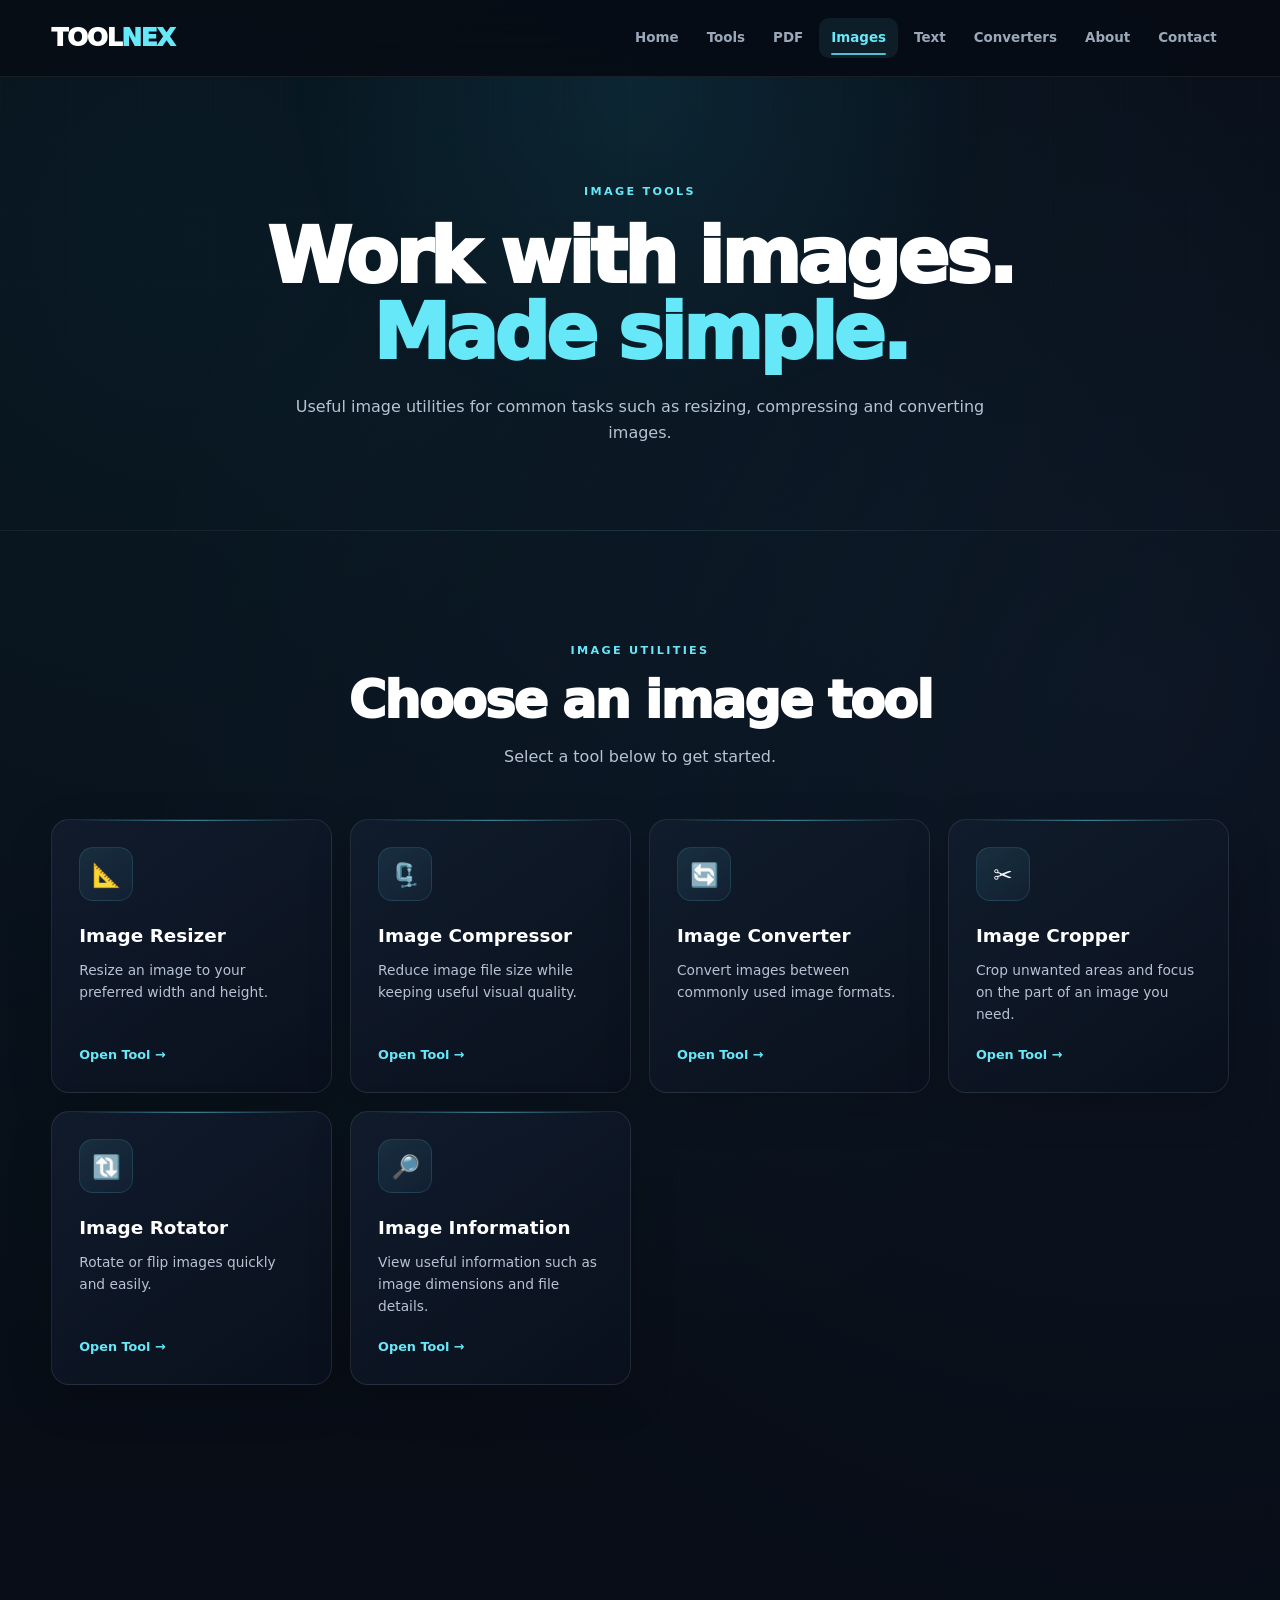
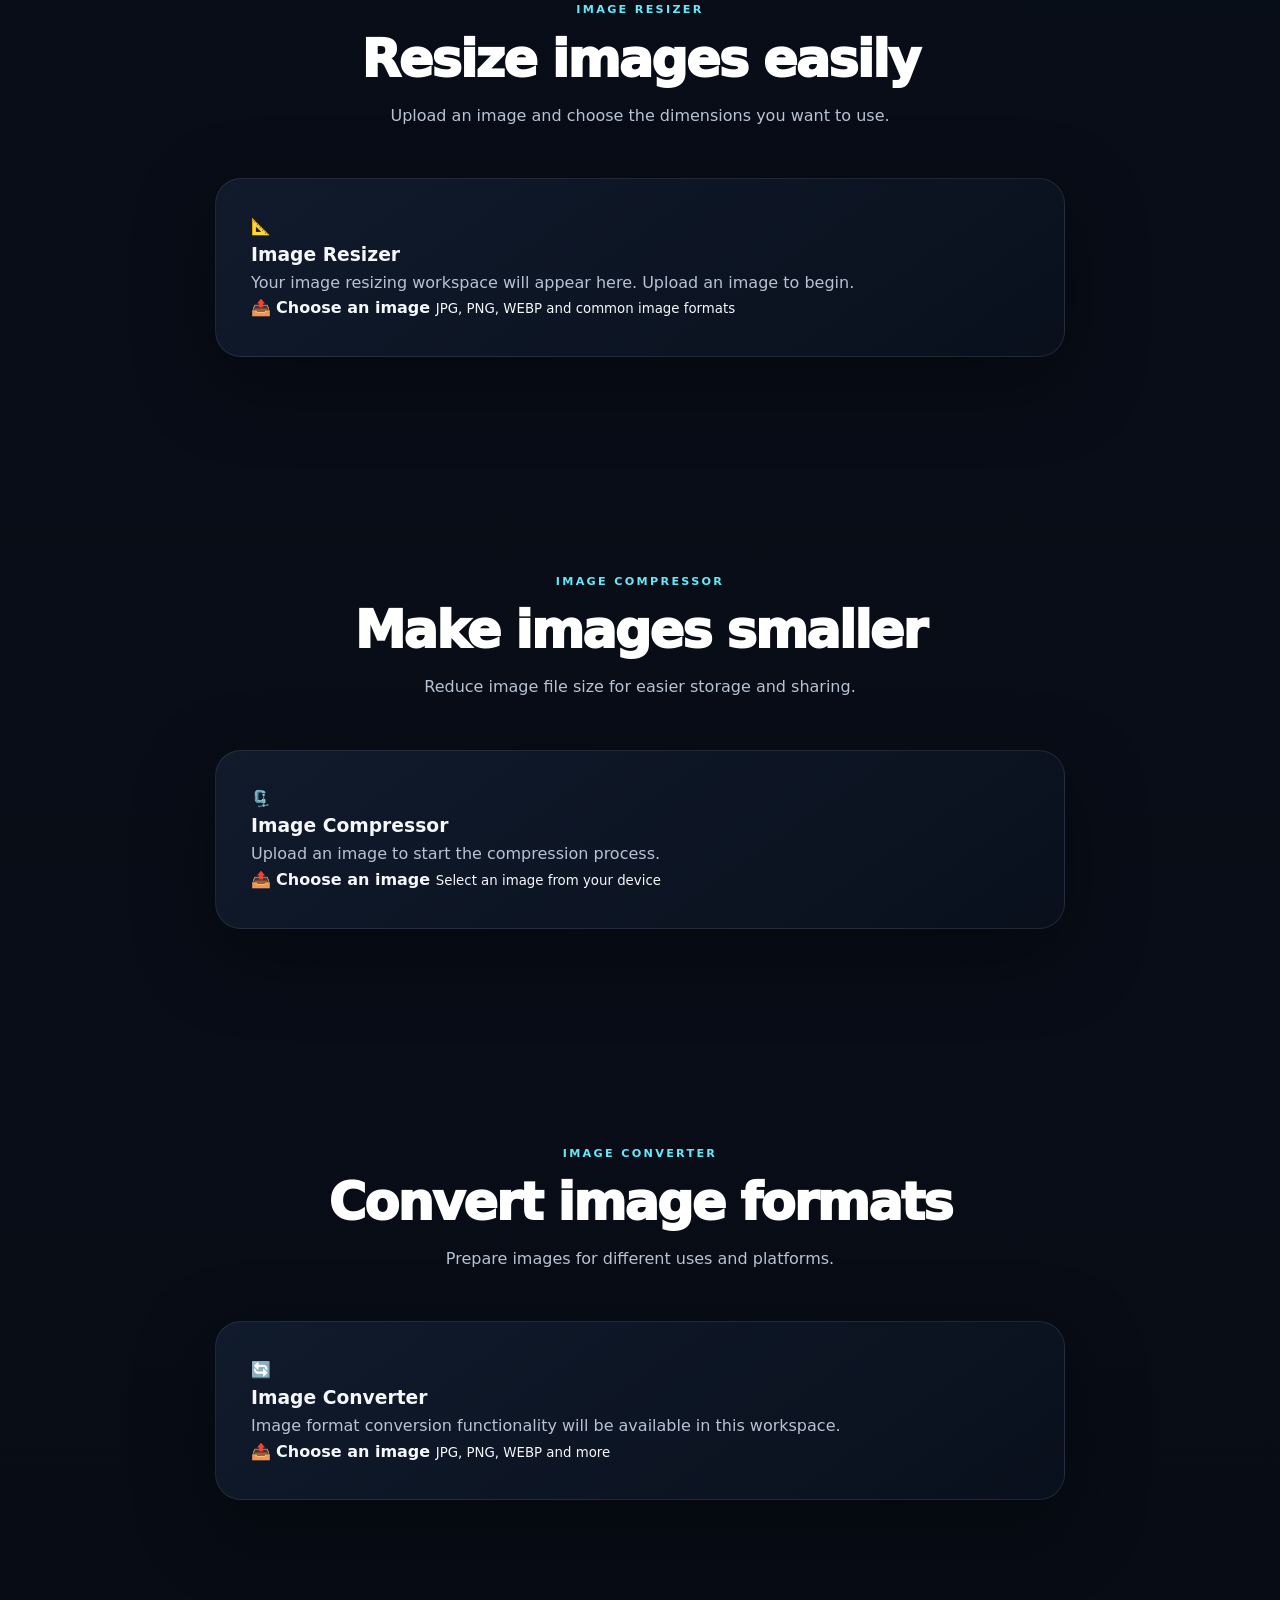
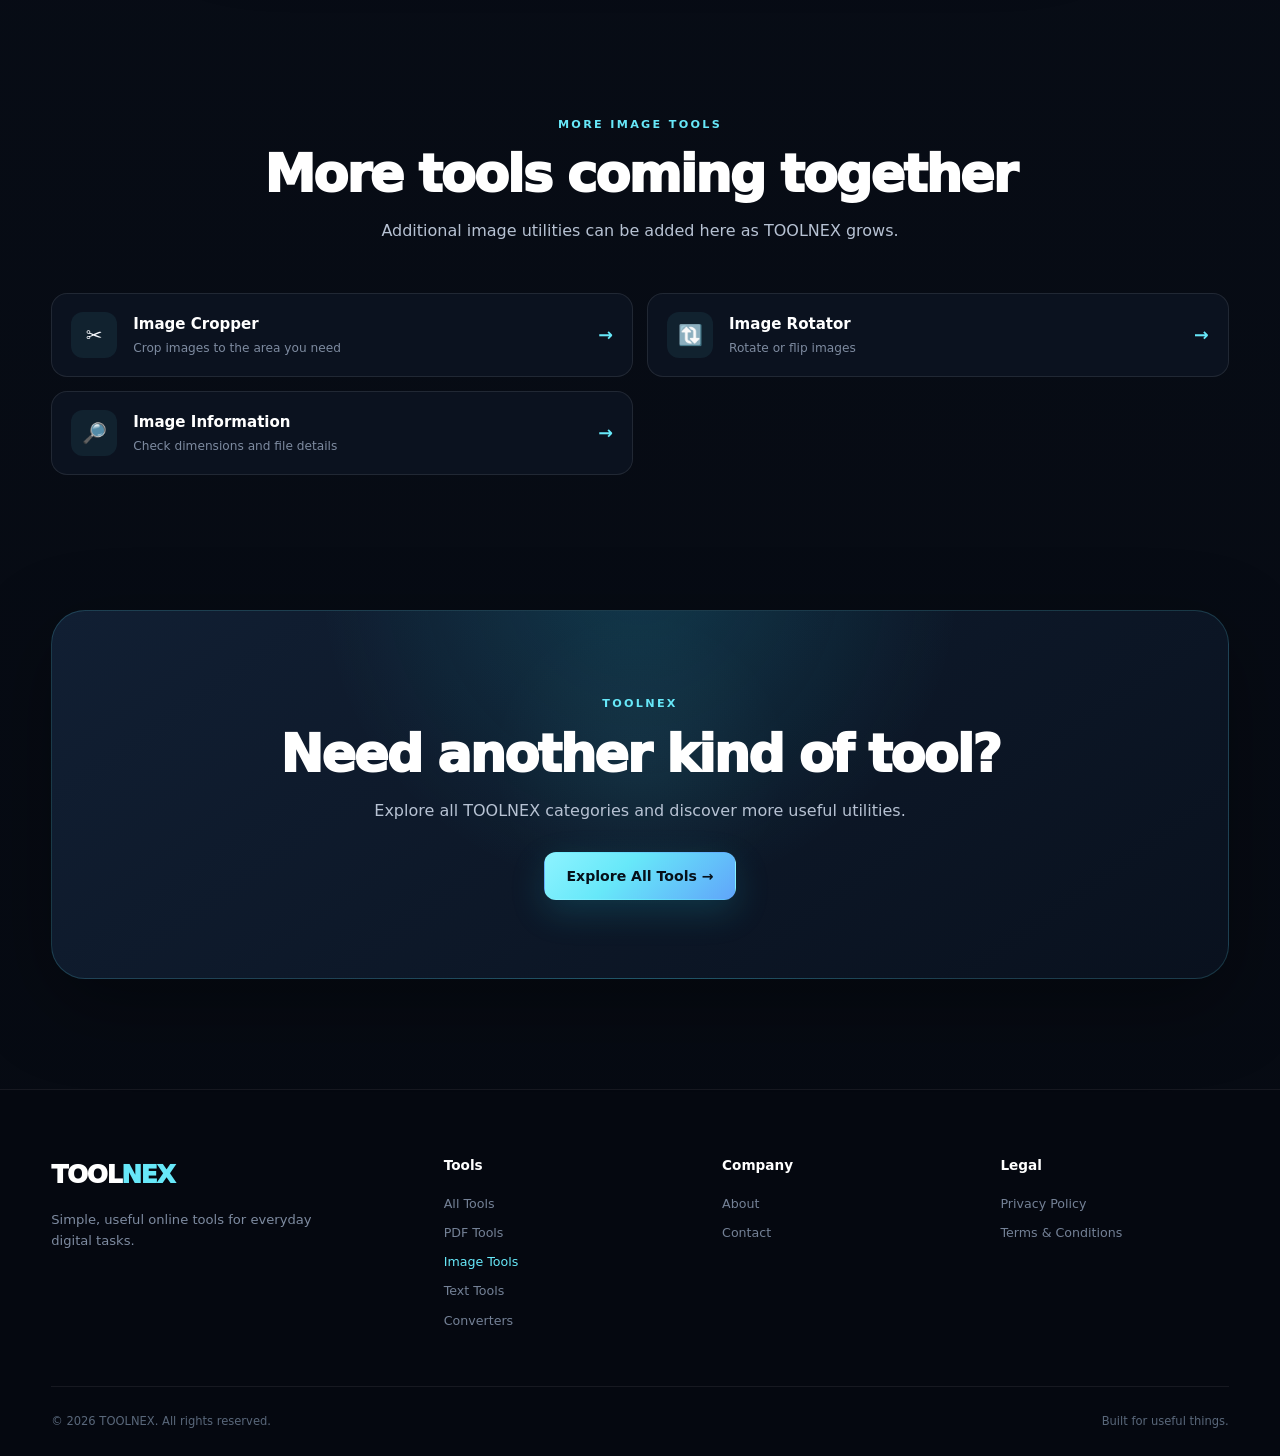
==== image-tools.html @ f95bafdc "Add files via upload" ====
<!DOCTYPE html>

<html lang="en">

<head>


<meta charset="UTF-8">

<meta
    name="viewport"
    content="width=device-width, initial-scale=1.0"
>

<meta
    name="description"
    content="TOOLNEX Image Tools — simple online tools for resizing, compressing and working with images."
>

<meta
    name="keywords"
    content="image tools, image resizer, image compressor, online image tools"
>

<meta
    name="author"
    content="TOOLNEX"
>

<title>Image Tools — TOOLNEX</title>

<link
    rel="stylesheet"
    href="style.css"
>


</head>

<body>


<!-- =========================
     HEADER / NAVBAR
========================== -->

<header class="site-header">

    <nav class="navbar">

        <a
            href="index.html"
            class="logo"
        >
            TOOL<span>NEX</span>
        </a>


        <button
            class="menu-toggle"
            id="menuToggle"
            aria-label="Open menu"
        >
            ☰
        </button>


        <div
            class="nav-links"
            id="navLinks"
        >

            <a href="index.html">
                Home
            </a>

            <a href="tools.html">
                Tools
            </a>

            <a href="pdf-tools.html">
                PDF
            </a>

            <a
                href="image-tools.html"
                class="active"
            >
                Images
            </a>

            <a href="text-tools.html">
                Text
            </a>

            <a href="converters.html">
                Converters
            </a>

            <a href="about.html">
                About
            </a>

            <a href="contact.html">
                Contact
            </a>

        </div>

    </nav>

</header>



<main>


    <!-- =========================
         PAGE HERO
    ========================== -->

    <section class="page-hero">

        <div class="page-hero-content">

            <span class="eyebrow">
                IMAGE TOOLS
            </span>

            <h1>
                Work with images.
                <span>Made simple.</span>
            </h1>

            <p>
                Useful image utilities for common tasks such as
                resizing, compressing and converting images.
            </p>

        </div>

    </section>



    <!-- =========================
         IMAGE TOOLS
    ========================== -->

    <section class="section">

        <div class="section-heading">

            <span class="eyebrow">
                IMAGE UTILITIES
            </span>

            <h2>
                Choose an image tool
            </h2>

            <p>
                Select a tool below to get started.
            </p>

        </div>


        <div class="tools-grid">


            <!-- IMAGE RESIZER -->

            <article
                class="tool-card tool-card-featured"
                data-tool="image resizer resize image"
            >

                <div class="tool-icon">
                    📐
                </div>

                <h3>
                    Image Resizer
                </h3>

                <p>
                    Resize an image to your preferred width
                    and height.
                </p>

                <a
                    href="#image-resizer"
                    class="tool-action"
                >
                    Open Tool →
                </a>

            </article>



            <!-- IMAGE COMPRESSOR -->

            <article
                class="tool-card"
                data-tool="image compressor compress image reduce size"
            >

                <div class="tool-icon">
                    🗜️
                </div>

                <h3>
                    Image Compressor
                </h3>

                <p>
                    Reduce image file size while keeping
                    useful visual quality.
                </p>

                <a
                    href="#image-compressor"
                    class="tool-action"
                >
                    Open Tool →
                </a>

            </article>



            <!-- IMAGE CONVERTER -->

            <article
                class="tool-card"
                data-tool="image converter jpg png webp convert image"
            >

                <div class="tool-icon">
                    🔄
                </div>

                <h3>
                    Image Converter
                </h3>

                <p>
                    Convert images between commonly used
                    image formats.
                </p>

                <a
                    href="#image-converter"
                    class="tool-action"
                >
                    Open Tool →
                </a>

            </article>



            <!-- IMAGE CROP -->

            <article
                class="tool-card"
                data-tool="image crop cropper"
            >

                <div class="tool-icon">
                    ✂️
                </div>

                <h3>
                    Image Cropper
                </h3>

                <p>
                    Crop unwanted areas and focus on the
                    part of an image you need.
                </p>

                <a
                    href="#image-cropper"
                    class="tool-action"
                >
                    Open Tool →
                </a>

            </article>



            <!-- IMAGE ROTATOR -->

            <article
                class="tool-card"
                data-tool="image rotate rotation flip image"
            >

                <div class="tool-icon">
                    🔃
                </div>

                <h3>
                    Image Rotator
                </h3>

                <p>
                    Rotate or flip images quickly and easily.
                </p>

                <a
                    href="#image-rotator"
                    class="tool-action"
                >
                    Open Tool →
                </a>

            </article>



            <!-- IMAGE INFORMATION -->

            <article
                class="tool-card"
                data-tool="image information image details metadata"
            >

                <div class="tool-icon">
                    🔎
                </div>

                <h3>
                    Image Information
                </h3>

                <p>
                    View useful information such as image
                    dimensions and file details.
                </p>

                <a
                    href="#image-information"
                    class="tool-action"
                >
                    Open Tool →
                </a>

            </article>


        </div>

    </section>



    <!-- =========================
         IMAGE RESIZER PREVIEW
    ========================== -->

    <section
        class="section tool-preview-section"
        id="image-resizer"
    >

        <div class="section-heading">

            <span class="eyebrow">
                IMAGE RESIZER
            </span>

            <h2>
                Resize images easily
            </h2>

            <p>
                Upload an image and choose the dimensions
                you want to use.
            </p>

        </div>


        <div class="tool-workspace">

            <div class="workspace-icon">
                📐
            </div>

            <h3>
                Image Resizer
            </h3>

            <p>
                Your image resizing workspace will appear here.
                Upload an image to begin.
            </p>

            <label
                class="upload-box"
                for="resizeImageInput"
            >

                <span>
                    📤
                </span>

                <strong>
                    Choose an image
                </strong>

                <small>
                    JPG, PNG, WEBP and common image formats
                </small>

            </label>

            <input
                type="file"
                id="resizeImageInput"
                accept="image/*"
                hidden
            >

        </div>

    </section>



    <!-- =========================
         COMPRESSOR PREVIEW
    ========================== -->

    <section
        class="section tool-preview-section"
        id="image-compressor"
    >

        <div class="section-heading">

            <span class="eyebrow">
                IMAGE COMPRESSOR
            </span>

            <h2>
                Make images smaller
            </h2>

            <p>
                Reduce image file size for easier storage
                and sharing.
            </p>

        </div>


        <div class="tool-workspace">

            <div class="workspace-icon">
                🗜️
            </div>

            <h3>
                Image Compressor
            </h3>

            <p>
                Upload an image to start the compression process.
            </p>

            <label
                class="upload-box"
                for="compressImageInput"
            >

                <span>
                    📤
                </span>

                <strong>
                    Choose an image
                </strong>

                <small>
                    Select an image from your device
                </small>

            </label>

            <input
                type="file"
                id="compressImageInput"
                accept="image/*"
                hidden
            >

        </div>

    </section>



    <!-- =========================
         CONVERTER PREVIEW
    ========================== -->

    <section
        class="section tool-preview-section"
        id="image-converter"
    >

        <div class="section-heading">

            <span class="eyebrow">
                IMAGE CONVERTER
            </span>

            <h2>
                Convert image formats
            </h2>

            <p>
                Prepare images for different uses and platforms.
            </p>

        </div>


        <div class="tool-workspace">

            <div class="workspace-icon">
                🔄
            </div>

            <h3>
                Image Converter
            </h3>

            <p>
                Image format conversion functionality will
                be available in this workspace.
            </p>

            <label
                class="upload-box"
                for="convertImageInput"
            >

                <span>
                    📤
                </span>

                <strong>
                    Choose an image
                </strong>

                <small>
                    JPG, PNG, WEBP and more
                </small>

            </label>

            <input
                type="file"
                id="convertImageInput"
                accept="image/*"
                hidden
            >

        </div>

    </section>



    <!-- =========================
         CROP / ROTATE / INFO
    ========================== -->

    <section class="section">

        <div class="section-heading">

            <span class="eyebrow">
                MORE IMAGE TOOLS
            </span>

            <h2>
                More tools coming together
            </h2>

            <p>
                Additional image utilities can be added here
                as TOOLNEX grows.
            </p>

        </div>


        <div class="quick-tools">


            <a
                href="#image-cropper"
                class="quick-tool"
            >

                <span>
                    ✂️
                </span>

                <div>

                    <strong>
                        Image Cropper
                    </strong>

                    <small>
                        Crop images to the area you need
                    </small>

                </div>

                <b>
                    →
                </b>

            </a>



            <a
                href="#image-rotator"
                class="quick-tool"
            >

                <span>
                    🔃
                </span>

                <div>

                    <strong>
                        Image Rotator
                    </strong>

                    <small>
                        Rotate or flip images
                    </small>

                </div>

                <b>
                    →
                </b>

            </a>



            <a
                href="#image-information"
                class="quick-tool"
            >

                <span>
                    🔎
                </span>

                <div>

                    <strong>
                        Image Information
                    </strong>

                    <small>
                        Check dimensions and file details
                    </small>

                </div>

                <b>
                    →
                </b>

            </a>


        </div>

    </section>



    <!-- =========================
         CTA
    ========================== -->

    <section class="cta-section">

        <div class="cta-box">

            <span class="eyebrow">
                TOOLNEX
            </span>

            <h2>
                Need another kind of tool?
            </h2>

            <p>
                Explore all TOOLNEX categories and discover
                more useful utilities.
            </p>

            <a
                href="tools.html"
                class="btn btn-primary"
            >
                Explore All Tools →
            </a>

        </div>

    </section>


</main>



<!-- =========================
     FOOTER
========================== -->

<footer class="footer">

    <div class="footer-main">


        <div class="footer-brand">

            <a
                href="index.html"
                class="logo"
            >
                TOOL<span>NEX</span>
            </a>

            <p>
                Simple, useful online tools for everyday
                digital tasks.
            </p>

        </div>



        <div class="footer-column">

            <h4>
                Tools
            </h4>

            <a href="tools.html">
                All Tools
            </a>

            <a href="pdf-tools.html">
                PDF Tools
            </a>

            <a
                href="image-tools.html"
                class="active"
            >
                Image Tools
            </a>

            <a href="text-tools.html">
                Text Tools
            </a>

            <a href="converters.html">
                Converters
            </a>

        </div>



        <div class="footer-column">

            <h4>
                Company
            </h4>

            <a href="about.html">
                About
            </a>

            <a href="contact.html">
                Contact
            </a>

        </div>



        <div class="footer-column">

            <h4>
                Legal
            </h4>

            <a href="privacy.html">
                Privacy Policy
            </a>

            <a href="terms.html">
                Terms & Conditions
            </a>

        </div>


    </div>



    <div class="footer-bottom">

        <p>
            © 2026 TOOLNEX. All rights reserved.
        </p>

        <p>
            Built for useful things.
        </p>

    </div>

</footer>



<script src="script.js"></script>


</body>

</html>
---- style.css ----
/* =========================================================
   TOOLNEX — MASTER STYLE
   Clean • Premium • Modern • Responsive
   ========================================================= */

/* =========================
   1. RESET
========================= */

* {
    margin: 0;
    padding: 0;
    box-sizing: border-box;
}

html {
    scroll-behavior: smooth;
}

body {
    min-height: 100vh;
    overflow-x: hidden;

    font-family:
        Inter,
        ui-sans-serif,
        system-ui,
        -apple-system,
        BlinkMacSystemFont,
        "Segoe UI",
        sans-serif;

    color: #f5f7fb;
    background: #070b14;
    line-height: 1.6;
}

a {
    color: inherit;
    text-decoration: none;
}

button,
input,
textarea,
select {
    font: inherit;
}

button {
    cursor: pointer;
}

img {
    display: block;
    max-width: 100%;
}

::selection {
    color: #07111d;
    background: #8df3ff;
}


/* =========================
   2. VARIABLES
========================= */

:root {
    --bg: #070b14;
    --bg-2: #0a101c;
    --bg-3: #0d1422;

    --card: rgba(15, 23, 38, 0.78);
    --card-solid: #0f1726;

    --line: rgba(255, 255, 255, 0.09);
    --line-hover: rgba(116, 230, 255, 0.38);

    --white: #ffffff;
    --text: #f5f7fb;
    --text-2: #b7c2d3;
    --muted: #7e8ba0;

    --cyan: #67e8f9;
    --cyan-2: #22d3ee;
    --blue: #60a5fa;
    --violet: #a78bfa;

    --max: 1180px;

    --radius-sm: 12px;
    --radius-md: 18px;
    --radius-lg: 26px;
    --radius-xl: 34px;

    --shadow:
        0 25px 80px rgba(0, 0, 0, 0.35);

    --ease: 0.25s ease;
}


/* =========================
   3. GLOBAL BACKGROUND
========================= */

body {
    background:
        radial-gradient(
            circle at 15% 5%,
            rgba(34, 211, 238, 0.07),
            transparent 28%
        ),
        radial-gradient(
            circle at 90% 15%,
            rgba(96, 165, 250, 0.06),
            transparent 25%
        ),
        linear-gradient(
            180deg,
            #070b14 0%,
            #080d17 50%,
            #060a12 100%
        );
}

body::before {
    content: "";
    position: fixed;
    inset: 0;

    pointer-events: none;
    z-index: -1;

    background:
        linear-gradient(
            rgba(255, 255, 255, 0.012) 1px,
            transparent 1px
        ),
        linear-gradient(
            90deg,
            rgba(255, 255, 255, 0.012) 1px,
            transparent 1px
        );

    background-size: 70px 70px;

    mask-image: linear-gradient(
        to bottom,
        black,
        transparent 75%
    );
}


/* =========================
   4. COMMON WIDTH
========================= */

.navbar,
.section,
.footer-main,
.footer-bottom,
.page-hero-content,
.cta-box {
    width: min(92%, var(--max));
    margin-left: auto;
    margin-right: auto;
}


/* =========================
   5. HEADER
========================= */

.site-header {
    position: sticky;
    top: 0;
    z-index: 1000;

    border-bottom: 1px solid rgba(255, 255, 255, 0.07);

    background: rgba(7, 11, 20, 0.82);

    backdrop-filter: blur(22px);
    -webkit-backdrop-filter: blur(22px);
}

.navbar {
    min-height: 76px;

    display: flex;
    align-items: center;
    justify-content: space-between;

    gap: 25px;
}


/* =========================
   LOGO
========================= */

.logo {
    display: inline-flex;
    align-items: center;

    font-size: 1.55rem;
    font-weight: 950;
    letter-spacing: -1.2px;

    color: #ffffff;
}

.logo span {
    color: var(--cyan);
}


/* =========================
   NAVIGATION
========================= */

.nav-links {
    display: flex;
    align-items: center;
    gap: 4px;
}

.nav-links a {
    position: relative;

    padding: 9px 12px;

    color: #9ba8ba;

    border-radius: 10px;

    font-size: 0.84rem;
    font-weight: 750;

    transition:
        color var(--ease),
        background var(--ease),
        transform var(--ease);
}

.nav-links a:hover {
    color: #ffffff;
    background: rgba(255, 255, 255, 0.05);
}

.nav-links a.active {
    color: var(--cyan);
    background: rgba(103, 232, 249, 0.08);
}

.nav-links a.active::after {
    content: "";

    position: absolute;
    left: 12px;
    right: 12px;
    bottom: 3px;

    height: 2px;

    border-radius: 99px;

    background: var(--cyan);

    opacity: 0.8;
}


/* =========================
   MOBILE MENU
========================= */

.menu-toggle {
    display: none;

    width: 44px;
    height: 44px;

    border: 1px solid var(--line);
    border-radius: 12px;

    color: #ffffff;
    background: rgba(255, 255, 255, 0.04);

    font-size: 1.25rem;

    transition:
        background var(--ease),
        border-color var(--ease);
}

.menu-toggle:hover {
    border-color: var(--line-hover);
    background: rgba(103, 232, 249, 0.07);
}


/* =========================
   6. BUTTONS
========================= */

.btn {
    min-height: 48px;

    display: inline-flex;
    align-items: center;
    justify-content: center;

    padding: 0 21px;

    border: 1px solid transparent;
    border-radius: 12px;

    font-size: 0.88rem;
    font-weight: 850;

    transition:
        transform var(--ease),
        box-shadow var(--ease),
        background var(--ease),
        border-color var(--ease);
}

.btn:hover {
    transform: translateY(-2px);
}

.btn-primary {
    color: #061019;

    background:
        linear-gradient(
            135deg,
            #8df3ff 0%,
            #67e8f9 40%,
            #60a5fa 100%
        );

    box-shadow:
        0 12px 35px rgba(34, 211, 238, 0.17);
}

.btn-primary:hover {
    box-shadow:
        0 18px 45px rgba(34, 211, 238, 0.28);
}

.btn-secondary {
    color: #e7edf6;

    border-color: rgba(255, 255, 255, 0.12);

    background: rgba(255, 255, 255, 0.035);
}

.btn-secondary:hover {
    border-color: var(--line-hover);
    background: rgba(103, 232, 249, 0.06);
}


/* =========================
   7. HERO
========================= */

.hero {
    position: relative;

    min-height: 690px;

    display: flex;
    align-items: center;

    padding: 110px 0;

    overflow: hidden;

    border-bottom: 1px solid rgba(255, 255, 255, 0.06);
}

.hero::before {
    content: "";

    position: absolute;

    width: 650px;
    height: 650px;

    right: -180px;
    top: 40px;

    border-radius: 50%;

    background:
        radial-gradient(
            circle,
            rgba(34, 211, 238, 0.13),
            rgba(34, 211, 238, 0.04) 35%,
            transparent 70%
        );

    filter: blur(8px);

    pointer-events: none;
}

.hero::after {
    content: "";

    position: absolute;

    width: 450px;
    height: 450px;

    right: 20%;
    bottom: -280px;

    border-radius: 50%;

    background:
        radial-gradient(
            circle,
            rgba(167, 139, 250, 0.09),
            transparent 70%
        );

    pointer-events: none;
}

.hero-content {
    position: relative;
    z-index: 2;

    width: min(92%, var(--max));
    margin: 0 auto;
}

.hero-badge,
.eyebrow {
    display: inline-flex;
    align-items: center;

    color: var(--cyan);

    font-size: 0.7rem;
    font-weight: 900;
    letter-spacing: 2.3px;
    text-transform: uppercase;
}

.hero-badge {
    padding: 8px 12px;

    border: 1px solid rgba(103, 232, 249, 0.2);
    border-radius: 999px;

    background: rgba(103, 232, 249, 0.055);
}

.hero h1 {
    max-width: 820px;

    margin-top: 22px;

    color: #ffffff;

    font-size: clamp(3.2rem, 7vw, 6.5rem);
    font-weight: 950;
    line-height: 0.94;
    letter-spacing: -5px;
}

.hero h1 span {
    display: block;

    color: transparent;

    background:
        linear-gradient(
            100deg,
            #8df3ff,
            #67e8f9 45%,
            #60a5fa
        );

    -webkit-background-clip: text;
    background-clip: text;
}

.hero p {
    max-width: 660px;

    margin-top: 28px;

    color: var(--text-2);

    font-size: 1.04rem;
    line-height: 1.8;
}

.hero-actions {
    display: flex;
    flex-wrap: wrap;
    gap: 12px;

    margin-top: 34px;
}


/* =========================
   HERO DECORATION
========================= */

.hero-decoration {
    position: absolute;
    inset: 0;

    pointer-events: none;
}

.hero-orb {
    position: absolute;

    border-radius: 50%;

    pointer-events: none;
}

.orb-one {
    width: 340px;
    height: 340px;

    right: 6%;
    top: 15%;

    border: 1px solid rgba(103, 232, 249, 0.08);

    background:
        radial-gradient(
            circle,
            rgba(103, 232, 249, 0.08),
            transparent 68%
        );
}

.orb-two {
    width: 220px;
    height: 220px;

    right: 24%;
    bottom: 5%;

    background:
        radial-gradient(
            circle,
            rgba(167, 139, 250, 0.08),
            transparent 70%
        );
}

.hero-grid {
    position: absolute;

    width: 520px;
    height: 520px;

    right: -100px;
    top: 70px;

    opacity: 0.32;

    background-image:
        linear-gradient(
            rgba(103, 232, 249, 0.07) 1px,
            transparent 1px
        ),
        linear-gradient(
            90deg,
            rgba(103, 232, 249, 0.07) 1px,
            transparent 1px
        );

    background-size: 40px 40px;

    transform:
        perspective(500px)
        rotateX(55deg)
        rotateZ(-12deg);

    mask-image:
        radial-gradient(
            circle,
            black,
            transparent 70%
        );
}


/* =========================
   8. PAGE HERO
========================= */

.page-hero {
    padding: 100px 0 85px;

    border-bottom: 1px solid rgba(255, 255, 255, 0.06);

    background:
        radial-gradient(
            circle at 50% 0%,
            rgba(34, 211, 238, 0.09),
            transparent 45%
        );
}

.page-hero-content {
    text-align: center;
}

.page-hero h1 {
    max-width: 900px;

    margin: 16px auto 0;

    color: #ffffff;

    font-size: clamp(2.7rem, 6vw, 5rem);
    font-weight: 950;
    line-height: 1;
    letter-spacing: -3.5px;
}

.page-hero h1 span {
    color: var(--cyan);
}

.page-hero p {
    max-width: 700px;

    margin: 22px auto 0;

    color: var(--text-2);

    font-size: 1rem;
}


/* =========================
   9. SECTIONS
========================= */

.section {
    padding-top: 105px;
    padding-bottom: 105px;
}

.section-heading {
    max-width: 760px;

    margin: 0 auto 50px;

    text-align: center;
}

.section-heading.align-left {
    margin-left: 0;
    margin-right: 0;

    text-align: left;
}

.section-heading h2 {
    margin-top: 12px;

    color: #ffffff;

    font-size: clamp(2rem, 4vw, 3.3rem);
    font-weight: 950;
    line-height: 1.05;
    letter-spacing: -2px;
}

.section-heading h2 span {
    color: var(--cyan);
}

.section-heading p {
    max-width: 650px;

    margin: 16px auto 0;

    color: var(--text-2);
}

.align-left p {
    margin-left: 0;
}


/* =========================
   10. SEARCH
========================= */

.search-section {
    padding: 100px 0 95px;

    border-bottom: 1px solid rgba(255, 255, 255, 0.06);

    background:
        linear-gradient(
            180deg,
            rgba(13, 20, 34, 0.75),
            rgba(7, 11, 20, 0.35)
        );
}

.search-section .section-heading {
    width: min(92%, 760px);
}

.tool-search {
    width: min(92%, 760px);
    min-height: 64px;

    display: flex;
    align-items: center;

    margin: 0 auto;

    padding: 7px;

    border: 1px solid rgba(255, 255, 255, 0.12);
    border-radius: 16px;

    background: #0d1523;

    box-shadow:
        0 20px 55px rgba(0, 0, 0, 0.25);

    transition:
        border-color var(--ease),
        box-shadow var(--ease);
}

.tool-search:focus-within {
    border-color: rgba(103, 232, 249, 0.5);

    box-shadow:
        0 0 0 4px rgba(103, 232, 249, 0.055),
        0 20px 60px rgba(0, 0, 0, 0.3);
}

.search-icon {
    width: 48px;

    display: flex;
    align-items: center;
    justify-content: center;

    color: var(--cyan);

    font-size: 1.6rem;
}

.tool-search input {
    flex: 1;
    min-width: 0;

    height: 48px;

    padding: 0 8px;

    border: 0;
    outline: 0;

    color: #ffffff;
    background: transparent;

    font-size: 0.98rem;
}

.tool-search input::placeholder {
    color: #69778a;
}

.tool-search button {
    min-height: 48px;

    padding: 0 21px;

    border: 0;
    border-radius: 11px;

    color: #061019;
    background: var(--cyan);

    font-weight: 900;

    transition:
        background var(--ease),
        transform var(--ease);
}

.tool-search button:hover {
    background: #a5f3fc;

    transform: translateY(-1px);
}


/* =========================
   SEARCH RESULTS
========================= */

.search-results {
    width: min(92%, 760px);

    margin: 22px auto 0;

    display: grid;
    gap: 12px;
}

.search-result {
    position: relative;

    display: flex;
    align-items: center;
    gap: 15px;

    padding: 17px;

    border: 1px solid var(--line);
    border-radius: 16px;

    background:
        linear-gradient(
            145deg,
            rgba(16, 26, 42, 0.95),
            rgba(10, 17, 29, 0.95)
        );

    transition:
        transform var(--ease),
        border-color var(--ease),
        background var(--ease),
        box-shadow var(--ease);
}

.search-result:hover {
    transform: translateY(-3px);

    border-color: var(--line-hover);

    background: #111d30;

    box-shadow:
        0 15px 40px rgba(0, 0, 0, 0.22);
}

.search-result-icon {
    width: 50px;
    height: 50px;

    flex: 0 0 50px;

    display: flex;
    align-items: center;
    justify-content: center;

    border: 1px solid rgba(103, 232, 249, 0.1);
    border-radius: 13px;

    background: rgba(103, 232, 249, 0.07);

    font-size: 1.35rem;
}

.search-result-content {
    flex: 1;
    min-width: 0;
}

.search-result-content h3 {
    color: #ffffff;

    font-size: 1rem;
    font-weight: 850;
}

.search-result-content p {
    margin-top: 3px;

    color: var(--text-2);

    font-size: 0.83rem;
}

.search-result-category {
    display: inline-block;

    margin-top: 5px;

    color: var(--cyan);

    font-size: 0.66rem;
    font-weight: 850;
    letter-spacing: 1px;
    text-transform: uppercase;
}

.search-result-arrow {
    color: var(--cyan);

    font-size: 1.1rem;
    font-weight: 900;
}

.no-results {
    padding: 24px;

    color: var(--muted);

    text-align: center;

    border: 1px dashed rgba(255, 255, 255, 0.13);
    border-radius: 15px;

    background: rgba(255, 255, 255, 0.02);
}


/* =========================
   11. TOOL GRID
========================= */

.tools-grid {
    display: grid;

    grid-template-columns: repeat(4, 1fr);

    gap: 18px;
}


/* =========================
   12. TOOL CARDS
========================= */

.tool-card {
    position: relative;

    min-height: 270px;

    display: flex;
    flex-direction: column;
    align-items: flex-start;

    padding: 27px;

    overflow: hidden;

    border: 1px solid var(--line);
    border-radius: var(--radius-md);

    background:
        linear-gradient(
            145deg,
            rgba(17, 28, 45, 0.95),
            rgba(10, 17, 29, 0.95)
        );

    box-shadow:
        0 15px 45px rgba(0, 0, 0, 0.16);

    transition:
        transform var(--ease),
        border-color var(--ease),
        box-shadow var(--ease);
}

.tool-card::before {
    content: "";

    position: absolute;

    left: 25px;
    right: 25px;
    top: 0;

    height: 1px;

    background:
        linear-gradient(
            90deg,
            transparent,
            rgba(103, 232, 249, 0.5),
            transparent
        );
}

.tool-card:hover {
    transform: translateY(-7px);

    border-color: var(--line-hover);

    box-shadow:
        0 25px 60px rgba(0, 0, 0, 0.3);
}

.tool-icon {
    width: 54px;
    height: 54px;

    display: flex;
    align-items: center;
    justify-content: center;

    margin-bottom: 20px;

    border: 1px solid rgba(103, 232, 249, 0.13);
    border-radius: 14px;

    background:
        linear-gradient(
            145deg,
            rgba(103, 232, 249, 0.1),
            rgba(96, 165, 250, 0.05)
        );

    font-size: 1.45rem;
}

.tool-card h3 {
    color: #ffffff;

    font-size: 1.15rem;
    font-weight: 900;
}

.tool-card p {
    margin-top: 8px;

    color: var(--text-2);

    font-size: 0.86rem;
}

.tool-card a {
    margin-top: auto;
    padding-top: 20px;

    color: var(--cyan);

    font-size: 0.8rem;
    font-weight: 900;

    transition: color var(--ease);
}

.tool-card a:hover {
    color: #b4f7ff;
}


/* =========================
   13. QUICK TOOLS
========================= */

.featured-section {
    background:
        linear-gradient(
            180deg,
            rgba(7, 11, 20, 0.2),
            rgba(13, 20, 34, 0.6)
        );
}

.quick-tools {
    display: grid;

    grid-template-columns: repeat(2, 1fr);

    gap: 14px;
}

.quick-tool {
    min-height: 84px;

    display: flex;
    align-items: center;

    gap: 16px;

    padding: 17px 19px;

    border: 1px solid var(--line);
    border-radius: 16px;

    background: rgba(13, 21, 35, 0.78);

    transition:
        transform var(--ease),
        border-color var(--ease),
        background var(--ease);
}

.quick-tool:hover {
    transform: translateX(5px);

    border-color: var(--line-hover);

    background: #111d30;
}

.quick-tool > span {
    width: 46px;
    height: 46px;

    flex: 0 0 46px;

    display: flex;
    align-items: center;
    justify-content: center;

    border-radius: 12px;

    background: rgba(103, 232, 249, 0.07);

    font-size: 1.25rem;
}

.quick-tool div {
    flex: 1;
}

.quick-tool strong {
    display: block;

    color: #ffffff;

    font-size: 0.94rem;
}

.quick-tool small {
    display: block;

    margin-top: 3px;

    color: var(--muted);

    font-size: 0.76rem;
}

.quick-tool b {
    color: var(--cyan);

    font-size: 1.1rem;
}


/* =========================
   14. CATEGORY CARDS
========================= */

.category-grid {
    display: grid;

    grid-template-columns: repeat(4, 1fr);

    gap: 18px;
}

.category-card {
    padding: 28px;

    border: 1px solid var(--line);
    border-radius: var(--radius-md);

    background: rgba(13, 21, 35, 0.72);

    transition:
        transform var(--ease),
        border-color var(--ease),
        background var(--ease);
}

.category-card:hover {
    transform: translateY(-6px);

    border-color: var(--line-hover);

    background: #111d30;
}

.category-card > span {
    display: block;

    margin-bottom: 17px;

    font-size: 2rem;
}

.category-card h3 {
    color: #ffffff;

    font-size: 1.18rem;
    font-weight: 900;
}

.category-card p {
    margin-top: 8px;

    color: var(--text-2);

    font-size: 0.84rem;
}

.category-card strong {
    display: inline-block;

    margin-top: 20px;

    color: var(--cyan);

    font-size: 0.77rem;
}


/* =========================
   15. WHY TOOLNEX
========================= */

.why-section {
    border-top: 1px solid rgba(255, 255, 255, 0.05);
    border-bottom: 1px solid rgba(255, 255, 255, 0.05);
}

.why-content {
    display: grid;

    grid-template-columns: 0.9fr 1.1fr;

    gap: 75px;

    align-items: center;
}

.benefits {
    display: grid;

    grid-template-columns: repeat(2, 1fr);

    gap: 15px;
}

.benefit {
    display: flex;
    align-items: flex-start;

    gap: 14px;

    padding: 20px;

    border: 1px solid var(--line);
    border-radius: 16px;

    background: rgba(13, 21, 35, 0.7);
}

.benefit-icon {
    width: 42px;
    height: 42px;

    flex: 0 0 42px;

    display: flex;
    align-items: center;
    justify-content: center;

    border-radius: 11px;

    background: rgba(103, 232, 249, 0.07);

    font-size: 1.1rem;
}

.benefit h3 {
    color: #ffffff;

    font-size: 0.95rem;
    font-weight: 850;
}

.benefit p {
    margin-top: 5px;

    color: var(--text-2);

    font-size: 0.77rem;
}


/* =========================
   16. HOW IT WORKS
========================= */

.steps {
    display: grid;

    grid-template-columns: repeat(3, 1fr);

    gap: 18px;
}

.step {
    position: relative;

    padding: 30px;

    border: 1px solid var(--line);
    border-radius: var(--radius-md);

    background: rgba(13, 21, 35, 0.65);
}

.step > span {
    display: inline-block;

    margin-bottom: 24px;

    color: var(--cyan);

    font-size: 0.73rem;
    font-weight: 900;
    letter-spacing: 2px;
}

.step h3 {
    color: #ffffff;

    font-size: 1.05rem;
    font-weight: 850;
}

.step p {
    margin-top: 8px;

    color: var(--text-2);

    font-size: 0.84rem;
}


/* =========================
   17. CTA
========================= */

.cta-section {
    padding: 30px 0 110px;
}

.cta-box {
    position: relative;

    overflow: hidden;

    padding: 78px 30px;

    text-align: center;

    border: 1px solid rgba(103, 232, 249, 0.18);
    border-radius: var(--radius-xl);

    background:
        radial-gradient(
            circle at 50% -10%,
            rgba(34, 211, 238, 0.16),
            transparent 45%
        ),
        linear-gradient(
            145deg,
            #111f33,
            #09111e
        );

    box-shadow: var(--shadow);
}

.cta-box::after {
    content: "";

    position: absolute;

    width: 300px;
    height: 300px;

    left: 50%;
    top: 0;

    transform: translateX(-50%);

    border-radius: 50%;

    background:
        radial-gradient(
            circle,
            rgba(103, 232, 249, 0.06),
            transparent 70%
        );

    pointer-events: none;
}

.cta-box h2 {
    position: relative;
    z-index: 1;

    max-width: 720px;

    margin: 13px auto 0;

    color: #ffffff;

    font-size: clamp(2rem, 4vw, 3.35rem);
    font-weight: 950;
    line-height: 1.05;
    letter-spacing: -2px;
}

.cta-box p {
    position: relative;
    z-index: 1;

    max-width: 600px;

    margin: 17px auto 28px;

    color: var(--text-2);
}

.cta-box .btn {
    position: relative;
    z-index: 2;
}


/* =========================
   18. ABOUT
========================= */

.about-content {
    display: grid;

    grid-template-columns: 1.2fr 0.8fr;

    gap: 70px;

    align-items: center;
}

.about-text h2 {
    margin-top: 12px;

    color: #ffffff;

    font-size: clamp(2rem, 4vw, 3.1rem);
    font-weight: 950;
    line-height: 1.05;
    letter-spacing: -2px;
}

.about-text p {
    max-width: 720px;

    margin-top: 18px;

    color: var(--text-2);
}

.about-highlight {
    padding: 38px;

    border: 1px solid rgba(103, 232, 249, 0.18);
    border-radius: var(--radius-lg);

    background:
        linear-gradient(
            145deg,
            rgba(17, 30, 48, 0.96),
            rgba(10, 17, 29, 0.96)
        );

    box-shadow: var(--shadow);
}

.highlight-icon {
    width: 55px;
    height: 55px;

    display: flex;
    align-items: center;
    justify-content: center;

    margin-bottom: 22px;

    border-radius: 15px;

    background: rgba(103, 232, 249, 0.08);

    color: var(--cyan);

    font-size: 1.6rem;
}

.about-highlight h3 {
    color: #ffffff;

    font-size: 1.4rem;
    font-weight: 900;
}

.about-highlight p {
    margin-top: 10px;

    color: var(--text-2);
}


/* =========================
   19. CONTACT
========================= */

.contact-layout {
    display: grid;

    grid-template-columns: 0.85fr 1.15fr;

    gap: 70px;

    align-items: start;
}

.contact-info h2 {
    margin-top: 12px;

    color: #ffffff;

    font-size: clamp(2rem, 4vw, 3rem);
    font-weight: 950;
    line-height: 1.05;
    letter-spacing: -2px;
}

.contact-info > p {
    margin-top: 18px;

    color: var(--text-2);
}

.contact-items {
    display: grid;

    gap: 14px;

    margin-top: 35px;
}

.contact-item {
    display: flex;

    gap: 15px;

    padding: 18px;

    border: 1px solid var(--line);
    border-radius: 16px;

    background: rgba(13, 21, 35, 0.65);
}

.contact-item-icon {
    width: 44px;
    height: 44px;

    flex: 0 0 44px;

    display: flex;
    align-items: center;
    justify-content: center;

    border-radius: 12px;

    background: rgba(103, 232, 249, 0.07);

    font-size: 1.15rem;
}

.contact-item h3 {
    color: #ffffff;

    font-size: 0.95rem;
}

.contact-item p {
    margin-top: 4px;

    color: var(--text-2);

    font-size: 0.78rem;
}


/* =========================
   CONTACT FORM
========================= */

.contact-form-wrapper {
    padding: 30px;

    border: 1px solid var(--line);
    border-radius: var(--radius-lg);

    background:
        linear-gradient(
            145deg,
            rgba(17, 28, 45, 0.95),
            rgba(10, 17, 29, 0.95)
        );

    box-shadow: var(--shadow);
}

.contact-form {
    display: grid;

    gap: 19px;
}

.form-group {
    display: grid;

    gap: 8px;
}

.form-group label {
    color: #dce6f4;

    font-size: 0.8rem;
    font-weight: 800;
}

.form-group input,
.form-group textarea,
.form-group select {
    width: 100%;

    border: 1px solid rgba(255, 255, 255, 0.11);
    border-radius: 12px;

    outline: none;

    color: #ffffff;
    background: #091321;

    transition:
        border-color var(--ease),
        box-shadow var(--ease);
}

.form-group input,
.form-group select {
    height: 51px;

    padding: 0 14px;
}

.form-group textarea {
    min-height: 150px;

    padding: 13px 14px;

    resize: vertical;
}

.form-group input::placeholder,
.form-group textarea::placeholder {
    color: #657388;
}

.form-group input:focus,
.form-group textarea:focus,
.form-group select:focus {
    border-color: rgba(103, 232, 249, 0.5);

    box-shadow:
        0 0 0 4px rgba(103, 232, 249, 0.055);
}

.form-submit {
    width: 100%;
}

.form-message {
    min-height: 20px;

    color: var(--cyan);

    font-size: 0.82rem;
}


/* =========================
   20. LEGAL
========================= */

.legal-section {
    padding-top: 85px;
}

.legal-content {
    width: min(100%, 850px);

    margin: auto;

    padding: 42px;

    border: 1px solid var(--line);
    border-radius: var(--radius-lg);

    background:
        linear-gradient(
            145deg,
            rgba(17, 28, 45, 0.9),
            rgba(8, 14, 24, 0.9)
        );
}

.legal-meta {
    margin-bottom: 40px;
    padding-bottom: 18px;

    border-bottom: 1px solid var(--line);

    color: var(--muted);

    font-size: 0.78rem;
}

.legal-block {
    padding-bottom: 35px;
    margin-bottom: 35px;

    border-bottom: 1px solid rgba(255, 255, 255, 0.07);
}

.legal-block:last-child {
    margin-bottom: 0;
    border-bottom: 0;
}

.legal-block h2 {
    margin-bottom: 13px;

    color: #ffffff;

    font-size: 1.3rem;
    font-weight: 900;
}

.legal-block p {
    margin-top: 10px;

    color: var(--text-2);

    font-size: 0.91rem;
}

.legal-block ul {
    margin-top: 14px;
    padding-left: 22px;

    color: var(--text-2);
}

.legal-block li {
    margin: 7px 0;
}


/* =========================
   21. TOOL WORKSPACE
========================= */

.tool-page {
    min-height: 500px;
}

.tool-workspace {
    width: min(100%, 850px);

    margin: auto;

    padding: 35px;

    border: 1px solid var(--line);
    border-radius: var(--radius-lg);

    background:
        linear-gradient(
            145deg,
            rgba(17, 28, 45, 0.95),
            rgba(10, 17, 29, 0.95)
        );

    box-shadow: var(--shadow);
}

.tool-workspace h2 {
    color: #ffffff;
}

.tool-workspace p {
    color: var(--text-2);
}


/* =========================
   22. FOOTER
========================= */

.footer {
    border-top: 1px solid rgba(255, 255, 255, 0.07);

    background: #050810;
}

.footer-main {
    display: grid;

    grid-template-columns: 1.5fr repeat(3, 1fr);

    gap: 50px;

    padding-top: 65px;
    padding-bottom: 55px;
}

.footer-brand p {
    max-width: 290px;

    margin-top: 14px;

    color: var(--muted);

    font-size: 0.82rem;
}

.footer-column {
    display: flex;
    flex-direction: column;
    align-items: flex-start;

    gap: 9px;
}

.footer-column h4 {
    margin-bottom: 8px;

    color: #ffffff;

    font-size: 0.85rem;
    font-weight: 850;
}

.footer-column a {
    color: #748196;

    font-size: 0.79rem;

    transition: color var(--ease);
}

.footer-column a:hover,
.footer-column a.active {
    color: var(--cyan);
}

.footer-bottom {
    min-height: 70px;

    display: flex;
    align-items: center;
    justify-content: space-between;

    gap: 20px;

    border-top: 1px solid rgba(255, 255, 255, 0.07);

    color: #59677a;

    font-size: 0.72rem;
}


/* =========================
   23. TABLET
========================= */

@media (max-width: 1050px) {

    .nav-links {
        gap: 1px;
    }

    .nav-links a {
        padding: 8px 8px;

        font-size: 0.77rem;
    }

    .tools-grid,
    .category-grid {
        grid-template-columns: repeat(2, 1fr);
    }

    .why-content {
        grid-template-columns: 1fr;

        gap: 45px;
    }

    .about-content {
        grid-template-columns: 1fr;

        gap: 45px;
    }

    .contact-layout {
        grid-template-columns: 1fr;

        gap: 45px;
    }
}


/* =========================
   24. MOBILE
========================= */

@media (max-width: 760px) {

    .navbar {
        min-height: 68px;
    }

    .menu-toggle {
        display: flex;

        align-items: center;
        justify-content: center;
    }

    .nav-links {
        position: absolute;

        top: calc(100% + 8px);
        left: 4%;
        right: 4%;

        display: none;
        flex-direction: column;
        align-items: stretch;

        padding: 9px;

        border: 1px solid var(--line);
        border-radius: 16px;

        background: rgba(5, 8, 16, 0.98);

        box-shadow: var(--shadow);
    }

    .nav-links.open {
        display: flex;
    }

    .nav-links a {
        padding: 12px 13px;
    }

    .nav-links a.active::after {
        display: none;
    }

    .hero {
        min-height: 620px;

        padding: 85px 0 90px;
    }

    .hero h1 {
        font-size: clamp(2.7rem, 13vw, 4.5rem);

        letter-spacing: -3px;
    }

    .hero p {
        font-size: 0.94rem;
    }

    .hero-actions {
        flex-direction: column;

        align-items: stretch;
    }

    .hero-actions .btn {
        width: 100%;
    }

    .hero-grid {
        right: -260px;
    }

    .section {
        padding-top: 78px;
        padding-bottom: 78px;
    }

    .search-section {
        padding-top: 78px;
        padding-bottom: 72px;
    }

    .section-heading {
        margin-bottom: 36px;
    }

    .section-heading h2 {
        font-size: 2rem;

        letter-spacing: -1.4px;
    }

    .section-heading p {
        font-size: 0.91rem;
    }

    .page-hero {
        padding: 78px 0 68px;
    }

    .page-hero h1 {
        font-size: 2.65rem;

        letter-spacing: -2px;
    }

    .page-hero p {
        font-size: 0.91rem;
    }

    .tools-grid,
    .category-grid,
    .quick-tools,
    .benefits,
    .steps {
        grid-template-columns: 1fr;
    }

    .tool-card {
        min-height: 240px;
    }

    .quick-tool {
        min-height: 78px;
    }

    .why-content {
        gap: 35px;
    }

    .cta-section {
        padding-bottom: 78px;
    }

    .cta-box {
        padding: 58px 22px;

        border-radius: 24px;
    }

    .cta-box h2 {
        font-size: 2rem;

        letter-spacing: -1.4px;
    }

    .about-text h2,
    .contact-info h2 {
        font-size: 2rem;

        letter-spacing: -1.3px;
    }

    .about-highlight {
        padding: 28px;
    }

    .contact-form-wrapper {
        padding: 22px;
    }

    .legal-section {
        padding-top: 65px;
    }

    .legal-content {
        padding: 25px 20px;

        border-radius: 18px;
    }

    .legal-block h2 {
        font-size: 1.15rem;
    }

    .legal-block p,
    .legal-block li {
        font-size: 0.86rem;
    }

    .footer-main {
        grid-template-columns: 1fr 1fr;

        gap: 38px 25px;

        padding-top: 50px;
        padding-bottom: 40px;
    }

    .footer-brand {
        grid-column: 1 / -1;
    }

    .footer-bottom {
        min-height: auto;

        flex-direction: column;
        align-items: flex-start;

        padding-top: 20px;
        padding-bottom: 20px;

        gap: 6px;
    }
}


/* =========================
   25. SMALL PHONES
========================= */

@media (max-width: 430px) {

    .navbar,
    .section,
    .footer-main,
    .footer-bottom,
    .page-hero-content,
    .cta-box {
        width: min(91%, var(--max));
    }

    .logo {
        font-size: 1.3rem;
    }

    .hero {
        min-height: 590px;
    }

    .hero h1 {
        font-size: 2.6rem;
    }

    .hero-badge {
        font-size: 0.62rem;

        letter-spacing: 1.4px;
    }

    .tool-search {
        display: grid;

        grid-template-columns: 40px 1fr;

        gap: 0;

        padding: 6px;
    }

    .tool-search button {
        grid-column: 1 / -1;

        width: 100%;

        margin-top: 6px;
    }

    .tool-search input {
        width: 100%;
    }

    .search-result {
        align-items: flex-start;

        padding: 15px;
    }

    .search-result-arrow {
        display: none;
    }

    .search-result-icon {
        width: 44px;
        height: 44px;

        flex-basis: 44px;
    }

    .footer-main {
        grid-template-columns: 1fr;
    }

    .footer-brand {
        grid-column: auto;
    }
}


/* =========================
   26. REDUCED MOTION
========================= */

@media (prefers-reduced-motion: reduce) {

    html {
        scroll-behavior: auto;
    }

    *,
    *::before,
    *::after {
        transition-duration: 0.01ms !important;
        animation-duration: 0.01ms !important;
        animation-iteration-count: 1 !important;
    }
}
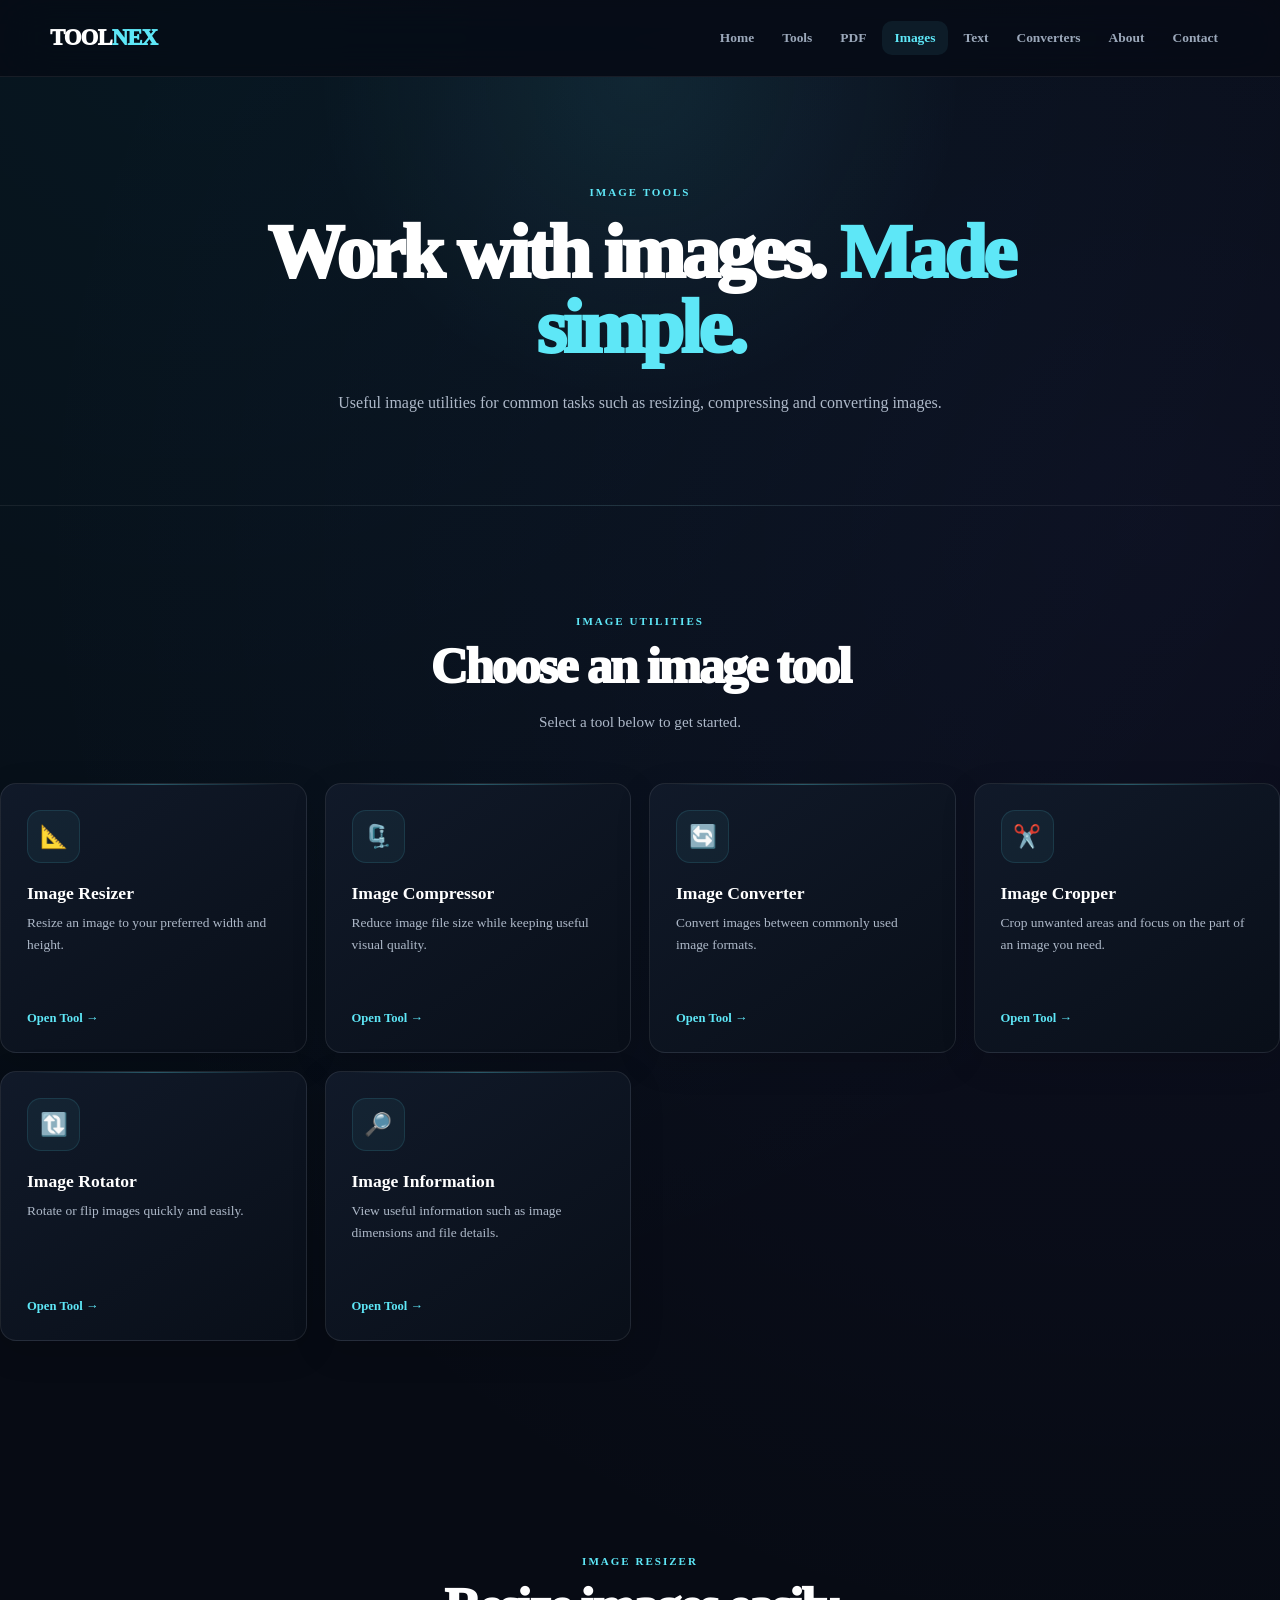
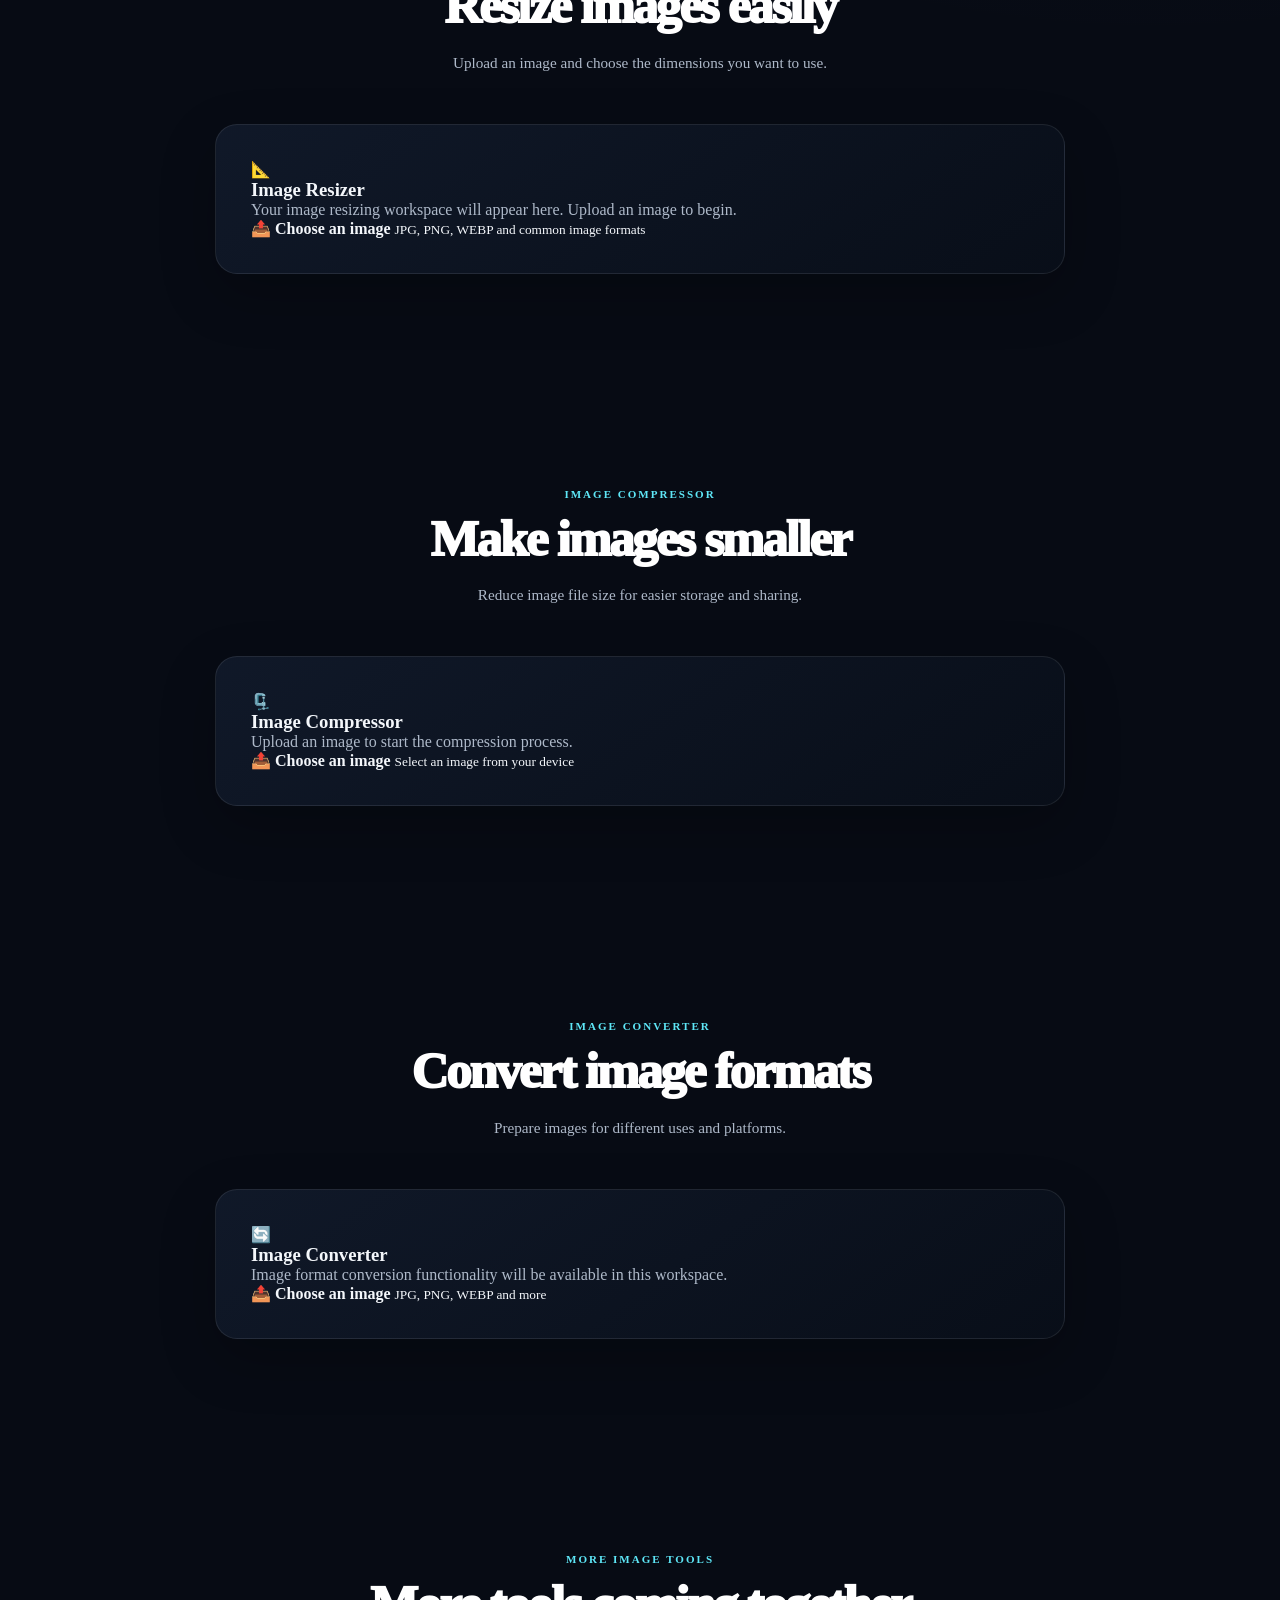
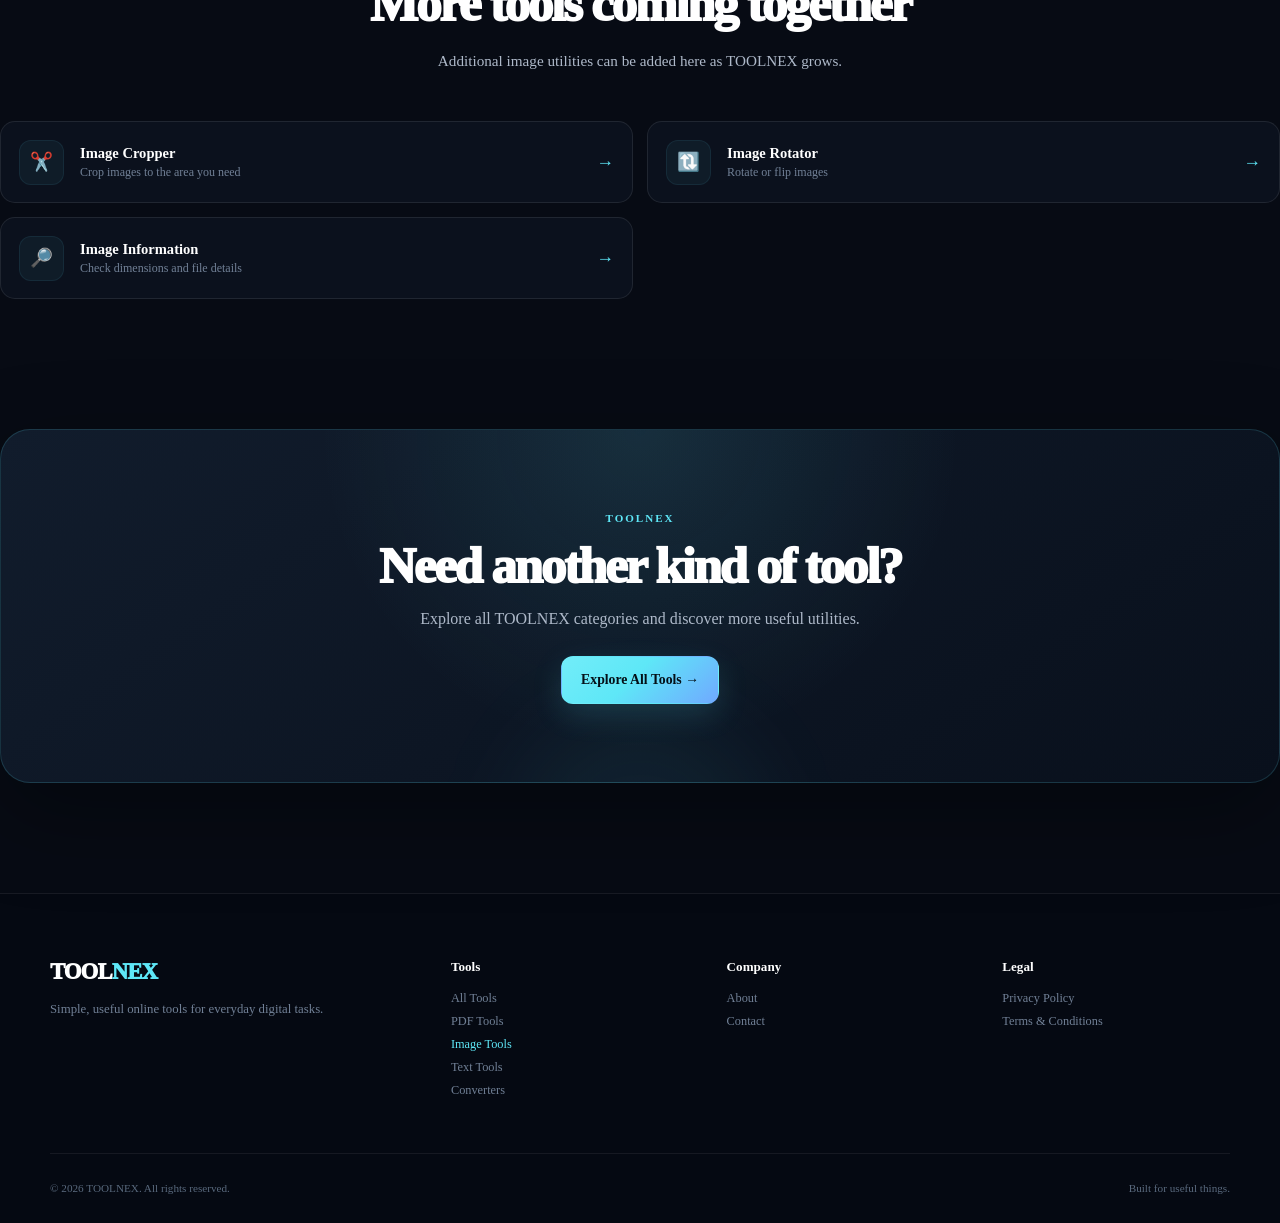
==== commit 4671ffa6: "Fix HTML structure and add JavaScript for image tools" ====
--- a/image-tools.html
+++ b/image-tools.html
@@ -845,7 +845,7 @@
             Built for useful things.
         </p>
 
-    </div>
+  </div>
 
 </footer>
 
@@ -853,7 +853,11 @@
 
 <script src="script.js"></script>
 
+<!-- IMAGE TOOLS JAVASCRIPT -->
+<script src="image-tools.js"></script>
+
 
 </body>
 
 </html>
+
--- a/style.css
+++ b/style.css
@@ -1,13 +1,15 @@
 /* =========================================================
-   TOOLNEX — MASTER STYLE
-   Clean • Premium • Modern • Responsive
-   ========================================================= */
-
-/* =========================
-   1. RESET
-========================= */
-
-* {
+   TOOLNEX — FINAL MASTER CSS
+   Premium Dark Utility Platform
+   ========================================================= */
+
+/* =========================================================
+   01 — RESET
+   ========================================================= */
+
+*,
+*::before,
+*::after {
     margin: 0;
     padding: 0;
     box-sizing: border-box;
@@ -15,11 +17,18 @@
 
 html {
     scroll-behavior: smooth;
+    background: #070b14;
 }
 
 body {
     min-height: 100vh;
     overflow-x: hidden;
+
+    color: #f4f7fb;
+    background:
+        radial-gradient(circle at 15% 0%, rgba(0, 229, 255, 0.055), transparent 30%),
+        radial-gradient(circle at 90% 12%, rgba(124, 92, 255, 0.055), transparent 28%),
+        #070b14;
 
     font-family:
         Inter,
@@ -28,18 +37,15 @@
         -apple-system,
         BlinkMacSystemFont,
         "Segoe UI",
+        Arial,
         sans-serif;
 
-    color: #f5f7fb;
-    background: #070b14;
     line-height: 1.6;
-}
-
-a {
-    color: inherit;
-    text-decoration: none;
-}
-
+    -webkit-font-smoothing: antialiased;
+    text-rendering: optimizeLegibility;
+}
+
+body,
 button,
 input,
 textarea,
@@ -47,806 +53,698 @@
     font: inherit;
 }
 
+button,
+a,
+input,
+textarea,
+select {
+    -webkit-tap-highlight-color: transparent;
+}
+
 button {
     cursor: pointer;
 }
 
-img {
+a {
+    color: inherit;
+    text-decoration: none;
+}
+
+img,
+svg {
     display: block;
     max-width: 100%;
 }
 
 ::selection {
-    color: #07111d;
-    background: #8df3ff;
-}
-
-
-/* =========================
-   2. VARIABLES
-========================= */
+    color: #061018;
+    background: #5ee7f7;
+}
+
+/* =========================================================
+   02 — DESIGN TOKENS
+   ========================================================= */
 
 :root {
     --bg: #070b14;
-    --bg-2: #0a101c;
-    --bg-3: #0d1422;
-
-    --card: rgba(15, 23, 38, 0.78);
-    --card-solid: #0f1726;
-
-    --line: rgba(255, 255, 255, 0.09);
-    --line-hover: rgba(116, 230, 255, 0.38);
-
-    --white: #ffffff;
-    --text: #f5f7fb;
-    --text-2: #b7c2d3;
-    --muted: #7e8ba0;
-
-    --cyan: #67e8f9;
-    --cyan-2: #22d3ee;
-    --blue: #60a5fa;
-    --violet: #a78bfa;
-
-    --max: 1180px;
-
-    --radius-sm: 12px;
-    --radius-md: 18px;
-    --radius-lg: 26px;
-    --radius-xl: 34px;
-
-    --shadow:
-        0 25px 80px rgba(0, 0, 0, 0.35);
-
-    --ease: 0.25s ease;
-}
-
-
-/* =========================
-   3. GLOBAL BACKGROUND
-========================= */
-
-body {
+    --bg-soft: #0a101b;
+    --surface: #0d1421;
+    --surface-2: #111a2a;
+    --surface-3: #151f31;
+
+    --line: rgba(255, 255, 255, 0.085);
+    --line-hover: rgba(94, 231, 247, 0.32);
+
+    --text: #f4f7fb;
+    --text-soft: #aeb9c9;
+    --text-muted: #718096;
+
+    --accent: #5ee7f7;
+    --accent-2: #38c9df;
+    --blue: #6ea8ff;
+    --purple: #9b8cff;
+
+    --success: #65e6a5;
+    --danger: #ff7f96;
+
+    --container: 1180px;
+
+    --radius-sm: 10px;
+    --radius-md: 16px;
+    --radius-lg: 22px;
+    --radius-xl: 30px;
+
+    --shadow-sm: 0 10px 30px rgba(0, 0, 0, 0.18);
+    --shadow-md: 0 20px 55px rgba(0, 0, 0, 0.24);
+    --shadow-lg: 0 30px 90px rgba(0, 0, 0, 0.34);
+
+    --ease: 220ms ease;
+}
+
+/* =========================================================
+   03 — GLOBAL
+   ========================================================= */
+
+.container,
+.navbar,
+.footer-main,
+.footer-bottom {
+    width: min(calc(100% - 40px), var(--container));
+    margin-inline: auto;
+}
+
+main {
+    position: relative;
+}
+
+section {
+    position: relative;
+}
+
+.section {
+    padding-block: 105px;
+}
+
+.muted {
+    color: var(--text-muted);
+}
+
+/* =========================================================
+   04 — HEADER / NAVBAR
+   ========================================================= */
+
+.site-header {
+    position: sticky;
+    top: 0;
+    z-index: 1000;
+
+    border-bottom: 1px solid rgba(255, 255, 255, 0.07);
+
+    background: rgba(7, 11, 20, 0.78);
+
+    backdrop-filter: blur(22px) saturate(140%);
+    -webkit-backdrop-filter: blur(22px) saturate(140%);
+}
+
+.navbar {
+    min-height: 76px;
+
+    display: flex;
+    align-items: center;
+    justify-content: space-between;
+
+    gap: 28px;
+}
+
+.logo {
+    display: inline-flex;
+    align-items: center;
+
+    flex-shrink: 0;
+
+    color: #ffffff;
+
+    font-size: 1.42rem;
+    font-weight: 950;
+    letter-spacing: -0.9px;
+}
+
+.logo span {
+    color: var(--accent);
+}
+
+.nav-links {
+    display: flex;
+    align-items: center;
+    justify-content: flex-end;
+
+    gap: 4px;
+}
+
+.nav-links a {
+    position: relative;
+
+    padding: 9px 12px;
+
+    color: #9ba8ba;
+
+    border-radius: 10px;
+
+    font-size: 0.84rem;
+    font-weight: 750;
+
+    transition:
+        color var(--ease),
+        background var(--ease),
+        transform var(--ease);
+}
+
+.nav-links a:hover {
+    color: #ffffff;
+    background: rgba(255, 255, 255, 0.045);
+}
+
+.nav-links a.active {
+    color: var(--accent);
+    background: rgba(94, 231, 247, 0.075);
+}
+
+.menu-toggle {
+    display: none;
+
+    width: 43px;
+    height: 43px;
+
+    align-items: center;
+    justify-content: center;
+
+    color: #ffffff;
+
+    border: 1px solid var(--line);
+    border-radius: 12px;
+
+    background: rgba(255, 255, 255, 0.035);
+
+    font-size: 1.2rem;
+
+    transition:
+        background var(--ease),
+        border-color var(--ease);
+}
+
+.menu-toggle:hover {
+    border-color: var(--line-hover);
+    background: rgba(94, 231, 247, 0.06);
+}
+
+/* =========================================================
+   05 — BUTTONS
+   ========================================================= */
+
+.btn {
+    min-height: 48px;
+
+    display: inline-flex;
+    align-items: center;
+    justify-content: center;
+
+    gap: 8px;
+
+    padding: 0 19px;
+
+    border: 1px solid transparent;
+    border-radius: 12px;
+
+    font-size: 0.86rem;
+    font-weight: 850;
+
+    transition:
+        transform var(--ease),
+        border-color var(--ease),
+        background var(--ease),
+        box-shadow var(--ease),
+        color var(--ease);
+}
+
+.btn:hover {
+    transform: translateY(-2px);
+}
+
+.btn-primary {
+    color: #041017;
+
+    background: linear-gradient(
+        135deg,
+        #72edf9 0%,
+        #5ee7f7 45%,
+        #70a9ff 100%
+    );
+
+    box-shadow: 0 10px 30px rgba(94, 231, 247, 0.15);
+}
+
+.btn-primary:hover {
+    box-shadow: 0 16px 42px rgba(94, 231, 247, 0.24);
+}
+
+.btn-secondary {
+    color: #e5edf7;
+
+    border-color: rgba(255, 255, 255, 0.12);
+
+    background: rgba(255, 255, 255, 0.035);
+}
+
+.btn-secondary:hover {
+    border-color: var(--line-hover);
+    background: rgba(94, 231, 247, 0.065);
+}
+
+/* =========================================================
+   06 — HERO
+   ========================================================= */
+
+.hero {
+    position: relative;
+    min-height: 690px;
+
+    display: flex;
+    align-items: center;
+
+    overflow: hidden;
+
+    border-bottom: 1px solid rgba(255, 255, 255, 0.065);
+
     background:
         radial-gradient(
-            circle at 15% 5%,
-            rgba(34, 211, 238, 0.07),
+            circle at 75% 28%,
+            rgba(94, 231, 247, 0.105),
             transparent 28%
         ),
         radial-gradient(
-            circle at 90% 15%,
-            rgba(96, 165, 250, 0.06),
-            transparent 25%
-        ),
+            circle at 85% 72%,
+            rgba(110, 168, 255, 0.075),
+            transparent 27%
+        );
+}
+
+.hero-content {
+    position: relative;
+    z-index: 5;
+
+    width: min(calc(100% - 40px), var(--container));
+    margin-inline: auto;
+}
+
+.hero-badge,
+.eyebrow {
+    display: inline-flex;
+    align-items: center;
+
+    color: var(--accent);
+
+    font-size: 0.69rem;
+    font-weight: 900;
+    letter-spacing: 2px;
+    text-transform: uppercase;
+}
+
+.hero-badge {
+    padding: 7px 11px;
+
+    border: 1px solid rgba(94, 231, 247, 0.18);
+    border-radius: 999px;
+
+    background: rgba(94, 231, 247, 0.055);
+}
+
+.hero h1 {
+    max-width: 850px;
+
+    margin-top: 22px;
+
+    color: #ffffff;
+
+    font-size: clamp(3.3rem, 7vw, 6.4rem);
+    line-height: 0.94;
+    letter-spacing: -5.5px;
+    font-weight: 950;
+}
+
+.hero h1 span {
+    color: var(--accent);
+}
+
+.hero p {
+    max-width: 650px;
+
+    margin-top: 27px;
+
+    color: var(--text-soft);
+
+    font-size: 1.06rem;
+    line-height: 1.75;
+}
+
+.hero-actions {
+    display: flex;
+    flex-wrap: wrap;
+
+    gap: 12px;
+
+    margin-top: 34px;
+}
+
+/* HERO DECORATION */
+
+.hero-decoration {
+    position: absolute;
+    inset: 0;
+
+    pointer-events: none;
+}
+
+.hero-orb {
+    position: absolute;
+
+    border-radius: 50%;
+
+    pointer-events: none;
+}
+
+.orb-one {
+    width: 390px;
+    height: 390px;
+
+    top: 9%;
+    right: 5%;
+
+    background:
+        radial-gradient(
+            circle,
+            rgba(94, 231, 247, 0.13),
+            rgba(94, 231, 247, 0.025) 56%,
+            transparent 72%
+        );
+
+    filter: blur(2px);
+}
+
+.orb-two {
+    width: 280px;
+    height: 280px;
+
+    right: 22%;
+    bottom: -3%;
+
+    background:
+        radial-gradient(
+            circle,
+            rgba(155, 140, 255, 0.095),
+            transparent 68%
+        );
+}
+
+.hero-grid {
+    position: absolute;
+
+    width: 570px;
+    height: 570px;
+
+    top: 55px;
+    right: -145px;
+
+    opacity: 0.28;
+
+    background-image:
         linear-gradient(
-            180deg,
-            #070b14 0%,
-            #080d17 50%,
-            #060a12 100%
-        );
-}
-
-body::before {
-    content: "";
-    position: fixed;
-    inset: 0;
-
-    pointer-events: none;
-    z-index: -1;
-
-    background:
-        linear-gradient(
-            rgba(255, 255, 255, 0.012) 1px,
+            rgba(94, 231, 247, 0.075) 1px,
             transparent 1px
         ),
         linear-gradient(
             90deg,
-            rgba(255, 255, 255, 0.012) 1px,
+            rgba(94, 231, 247, 0.075) 1px,
             transparent 1px
         );
 
-    background-size: 70px 70px;
-
-    mask-image: linear-gradient(
-        to bottom,
-        black,
-        transparent 75%
-    );
-}
-
-
-/* =========================
-   4. COMMON WIDTH
-========================= */
-
-.navbar,
-.section,
-.footer-main,
-.footer-bottom,
-.page-hero-content,
-.cta-box {
-    width: min(92%, var(--max));
-    margin-left: auto;
-    margin-right: auto;
-}
-
-
-/* =========================
-   5. HEADER
-========================= */
-
-.site-header {
-    position: sticky;
-    top: 0;
-    z-index: 1000;
-
-    border-bottom: 1px solid rgba(255, 255, 255, 0.07);
-
-    background: rgba(7, 11, 20, 0.82);
-
-    backdrop-filter: blur(22px);
-    -webkit-backdrop-filter: blur(22px);
-}
-
-.navbar {
-    min-height: 76px;
+    background-size: 42px 42px;
+
+    transform:
+        perspective(650px)
+        rotateX(58deg)
+        rotateZ(-13deg);
+
+    mask-image: radial-gradient(circle, #000, transparent 70%);
+    -webkit-mask-image: radial-gradient(circle, #000, transparent 70%);
+}
+
+/* =========================================================
+   07 — PAGE HERO
+   ========================================================= */
+
+.page-hero {
+    padding: 105px 0 88px;
+
+    border-bottom: 1px solid rgba(255, 255, 255, 0.065);
+
+    background:
+        radial-gradient(
+            circle at 50% 0%,
+            rgba(94, 231, 247, 0.085),
+            transparent 42%
+        );
+}
+
+.page-hero-content {
+    width: min(calc(100% - 40px), 900px);
+    margin-inline: auto;
+
+    text-align: center;
+}
+
+.page-hero h1 {
+    margin-top: 15px;
+
+    color: #ffffff;
+
+    font-size: clamp(2.8rem, 6vw, 5.1rem);
+    line-height: 0.98;
+    letter-spacing: -3.5px;
+    font-weight: 950;
+}
+
+.page-hero h1 span {
+    color: var(--accent);
+}
+
+.page-hero p {
+    max-width: 700px;
+
+    margin: 23px auto 0;
+
+    color: var(--text-soft);
+
+    font-size: 1rem;
+    line-height: 1.75;
+}
+
+/* =========================================================
+   08 — SECTION HEADINGS
+   ========================================================= */
+
+.section-heading {
+    max-width: 760px;
+
+    margin: 0 auto 48px;
+
+    text-align: center;
+}
+
+.section-heading.align-left {
+    margin-left: 0;
+    margin-right: 0;
+
+    text-align: left;
+}
+
+.section-heading h2 {
+    margin-top: 11px;
+
+    color: #ffffff;
+
+    font-size: clamp(2.1rem, 4vw, 3.35rem);
+    line-height: 1.03;
+    letter-spacing: -2.3px;
+    font-weight: 920;
+}
+
+.section-heading h2 span {
+    color: var(--accent);
+}
+
+.section-heading p {
+    max-width: 650px;
+
+    margin: 17px auto 0;
+
+    color: var(--text-soft);
+
+    font-size: 0.95rem;
+    line-height: 1.7;
+}
+
+.section-heading.align-left p {
+    margin-left: 0;
+}
+
+/* =========================================================
+   09 — SEARCH SECTION
+   ========================================================= */
+
+.search-section {
+    padding: 100px 0 92px;
+
+    border-bottom: 1px solid rgba(255, 255, 255, 0.065);
+
+    background:
+        linear-gradient(
+            180deg,
+            rgba(17, 26, 42, 0.32),
+            rgba(7, 11, 20, 0)
+        );
+}
+
+.search-section .section-heading {
+    width: min(calc(100% - 40px), 760px);
+}
+
+.tool-search {
+    width: min(calc(100% - 40px), 760px);
+    min-height: 64px;
 
     display: flex;
     align-items: center;
-    justify-content: space-between;
-
-    gap: 25px;
-}
-
-
-/* =========================
-   LOGO
-========================= */
-
-.logo {
-    display: inline-flex;
-    align-items: center;
-
-    font-size: 1.55rem;
-    font-weight: 950;
-    letter-spacing: -1.2px;
-
-    color: #ffffff;
-}
-
-.logo span {
-    color: var(--cyan);
-}
-
-
-/* =========================
-   NAVIGATION
-========================= */
-
-.nav-links {
+
+    gap: 6px;
+
+    margin-inline: auto;
+    padding: 7px;
+
+    border: 1px solid rgba(255, 255, 255, 0.105);
+    border-radius: 17px;
+
+    background: rgba(13, 20, 33, 0.9);
+
+    box-shadow: var(--shadow-sm);
+
+    transition:
+        border-color var(--ease),
+        box-shadow var(--ease),
+        transform var(--ease);
+}
+
+.tool-search:focus-within {
+    border-color: rgba(94, 231, 247, 0.45);
+
+    box-shadow:
+        0 0 0 4px rgba(94, 231, 247, 0.055),
+        var(--shadow-md);
+}
+
+.search-icon {
+    width: 46px;
+    height: 48px;
+
+    flex: 0 0 46px;
+
     display: flex;
     align-items: center;
-    gap: 4px;
-}
-
-.nav-links a {
-    position: relative;
-
-    padding: 9px 12px;
-
-    color: #9ba8ba;
-
-    border-radius: 10px;
-
-    font-size: 0.84rem;
-    font-weight: 750;
-
-    transition:
-        color var(--ease),
-        background var(--ease),
-        transform var(--ease);
-}
-
-.nav-links a:hover {
+    justify-content: center;
+
+    color: var(--accent);
+
+    font-size: 1.4rem;
+}
+
+.tool-search input {
+    flex: 1;
+    min-width: 0;
+
+    height: 48px;
+
+    outline: none;
+    border: 0;
+
     color: #ffffff;
-    background: rgba(255, 255, 255, 0.05);
-}
-
-.nav-links a.active {
-    color: var(--cyan);
-    background: rgba(103, 232, 249, 0.08);
-}
-
-.nav-links a.active::after {
-    content: "";
-
-    position: absolute;
-    left: 12px;
-    right: 12px;
-    bottom: 3px;
-
-    height: 2px;
-
-    border-radius: 99px;
-
-    background: var(--cyan);
-
-    opacity: 0.8;
-}
-
-
-/* =========================
-   MOBILE MENU
-========================= */
-
-.menu-toggle {
-    display: none;
-
-    width: 44px;
-    height: 44px;
-
-    border: 1px solid var(--line);
-    border-radius: 12px;
-
-    color: #ffffff;
-    background: rgba(255, 255, 255, 0.04);
-
-    font-size: 1.25rem;
+    background: transparent;
+
+    font-size: 0.95rem;
+}
+
+.tool-search input::placeholder {
+    color: #65758a;
+}
+
+.tool-search button {
+    min-height: 48px;
+
+    padding: 0 20px;
+
+    border: 0;
+    border-radius: 11px;
+
+    color: #041017;
+    background: var(--accent);
+
+    font-size: 0.82rem;
+    font-weight: 900;
 
     transition:
         background var(--ease),
-        border-color var(--ease);
-}
-
-.menu-toggle:hover {
-    border-color: var(--line-hover);
-    background: rgba(103, 232, 249, 0.07);
-}
-
-
-/* =========================
-   6. BUTTONS
-========================= */
-
-.btn {
-    min-height: 48px;
-
-    display: inline-flex;
+        transform var(--ease),
+        box-shadow var(--ease);
+}
+
+.tool-search button:hover {
+    background: #8af1fc;
+
+    transform: translateY(-1px);
+
+    box-shadow: 0 8px 25px rgba(94, 231, 247, 0.18);
+}
+
+/* SEARCH RESULTS */
+
+.search-results {
+    width: min(calc(100% - 40px), 760px);
+
+    display: grid;
+    gap: 12px;
+
+    margin: 24px auto 0;
+}
+
+.search-result {
+    position: relative;
+
+    display: flex;
     align-items: center;
-    justify-content: center;
-
-    padding: 0 21px;
-
-    border: 1px solid transparent;
-    border-radius: 12px;
-
-    font-size: 0.88rem;
-    font-weight: 850;
-
-    transition:
-        transform var(--ease),
-        box-shadow var(--ease),
-        background var(--ease),
-        border-color var(--ease);
-}
-
-.btn:hover {
-    transform: translateY(-2px);
-}
-
-.btn-primary {
-    color: #061019;
+
+    gap: 15px;
+
+    padding: 17px;
+
+    border: 1px solid var(--line);
+    border-radius: 16px;
 
     background:
         linear-gradient(
             135deg,
-            #8df3ff 0%,
-            #67e8f9 40%,
-            #60a5fa 100%
+            rgba(17, 26, 42, 0.96),
+            rgba(10, 16, 27, 0.96)
         );
 
-    box-shadow:
-        0 12px 35px rgba(34, 211, 238, 0.17);
-}
-
-.btn-primary:hover {
-    box-shadow:
-        0 18px 45px rgba(34, 211, 238, 0.28);
-}
-
-.btn-secondary {
-    color: #e7edf6;
-
-    border-color: rgba(255, 255, 255, 0.12);
-
-    background: rgba(255, 255, 255, 0.035);
-}
-
-.btn-secondary:hover {
-    border-color: var(--line-hover);
-    background: rgba(103, 232, 249, 0.06);
-}
-
-
-/* =========================
-   7. HERO
-========================= */
-
-.hero {
-    position: relative;
-
-    min-height: 690px;
-
-    display: flex;
-    align-items: center;
-
-    padding: 110px 0;
-
-    overflow: hidden;
-
-    border-bottom: 1px solid rgba(255, 255, 255, 0.06);
-}
-
-.hero::before {
-    content: "";
-
-    position: absolute;
-
-    width: 650px;
-    height: 650px;
-
-    right: -180px;
-    top: 40px;
-
-    border-radius: 50%;
-
-    background:
-        radial-gradient(
-            circle,
-            rgba(34, 211, 238, 0.13),
-            rgba(34, 211, 238, 0.04) 35%,
-            transparent 70%
-        );
-
-    filter: blur(8px);
-
-    pointer-events: none;
-}
-
-.hero::after {
-    content: "";
-
-    position: absolute;
-
-    width: 450px;
-    height: 450px;
-
-    right: 20%;
-    bottom: -280px;
-
-    border-radius: 50%;
-
-    background:
-        radial-gradient(
-            circle,
-            rgba(167, 139, 250, 0.09),
-            transparent 70%
-        );
-
-    pointer-events: none;
-}
-
-.hero-content {
-    position: relative;
-    z-index: 2;
-
-    width: min(92%, var(--max));
-    margin: 0 auto;
-}
-
-.hero-badge,
-.eyebrow {
-    display: inline-flex;
-    align-items: center;
-
-    color: var(--cyan);
-
-    font-size: 0.7rem;
-    font-weight: 900;
-    letter-spacing: 2.3px;
-    text-transform: uppercase;
-}
-
-.hero-badge {
-    padding: 8px 12px;
-
-    border: 1px solid rgba(103, 232, 249, 0.2);
-    border-radius: 999px;
-
-    background: rgba(103, 232, 249, 0.055);
-}
-
-.hero h1 {
-    max-width: 820px;
-
-    margin-top: 22px;
-
-    color: #ffffff;
-
-    font-size: clamp(3.2rem, 7vw, 6.5rem);
-    font-weight: 950;
-    line-height: 0.94;
-    letter-spacing: -5px;
-}
-
-.hero h1 span {
-    display: block;
-
-    color: transparent;
-
-    background:
-        linear-gradient(
-            100deg,
-            #8df3ff,
-            #67e8f9 45%,
-            #60a5fa
-        );
-
-    -webkit-background-clip: text;
-    background-clip: text;
-}
-
-.hero p {
-    max-width: 660px;
-
-    margin-top: 28px;
-
-    color: var(--text-2);
-
-    font-size: 1.04rem;
-    line-height: 1.8;
-}
-
-.hero-actions {
-    display: flex;
-    flex-wrap: wrap;
-    gap: 12px;
-
-    margin-top: 34px;
-}
-
-
-/* =========================
-   HERO DECORATION
-========================= */
-
-.hero-decoration {
-    position: absolute;
-    inset: 0;
-
-    pointer-events: none;
-}
-
-.hero-orb {
-    position: absolute;
-
-    border-radius: 50%;
-
-    pointer-events: none;
-}
-
-.orb-one {
-    width: 340px;
-    height: 340px;
-
-    right: 6%;
-    top: 15%;
-
-    border: 1px solid rgba(103, 232, 249, 0.08);
-
-    background:
-        radial-gradient(
-            circle,
-            rgba(103, 232, 249, 0.08),
-            transparent 68%
-        );
-}
-
-.orb-two {
-    width: 220px;
-    height: 220px;
-
-    right: 24%;
-    bottom: 5%;
-
-    background:
-        radial-gradient(
-            circle,
-            rgba(167, 139, 250, 0.08),
-            transparent 70%
-        );
-}
-
-.hero-grid {
-    position: absolute;
-
-    width: 520px;
-    height: 520px;
-
-    right: -100px;
-    top: 70px;
-
-    opacity: 0.32;
-
-    background-image:
-        linear-gradient(
-            rgba(103, 232, 249, 0.07) 1px,
-            transparent 1px
-        ),
-        linear-gradient(
-            90deg,
-            rgba(103, 232, 249, 0.07) 1px,
-            transparent 1px
-        );
-
-    background-size: 40px 40px;
-
-    transform:
-        perspective(500px)
-        rotateX(55deg)
-        rotateZ(-12deg);
-
-    mask-image:
-        radial-gradient(
-            circle,
-            black,
-            transparent 70%
-        );
-}
-
-
-/* =========================
-   8. PAGE HERO
-========================= */
-
-.page-hero {
-    padding: 100px 0 85px;
-
-    border-bottom: 1px solid rgba(255, 255, 255, 0.06);
-
-    background:
-        radial-gradient(
-            circle at 50% 0%,
-            rgba(34, 211, 238, 0.09),
-            transparent 45%
-        );
-}
-
-.page-hero-content {
-    text-align: center;
-}
-
-.page-hero h1 {
-    max-width: 900px;
-
-    margin: 16px auto 0;
-
-    color: #ffffff;
-
-    font-size: clamp(2.7rem, 6vw, 5rem);
-    font-weight: 950;
-    line-height: 1;
-    letter-spacing: -3.5px;
-}
-
-.page-hero h1 span {
-    color: var(--cyan);
-}
-
-.page-hero p {
-    max-width: 700px;
-
-    margin: 22px auto 0;
-
-    color: var(--text-2);
-
-    font-size: 1rem;
-}
-
-
-/* =========================
-   9. SECTIONS
-========================= */
-
-.section {
-    padding-top: 105px;
-    padding-bottom: 105px;
-}
-
-.section-heading {
-    max-width: 760px;
-
-    margin: 0 auto 50px;
-
-    text-align: center;
-}
-
-.section-heading.align-left {
-    margin-left: 0;
-    margin-right: 0;
-
-    text-align: left;
-}
-
-.section-heading h2 {
-    margin-top: 12px;
-
-    color: #ffffff;
-
-    font-size: clamp(2rem, 4vw, 3.3rem);
-    font-weight: 950;
-    line-height: 1.05;
-    letter-spacing: -2px;
-}
-
-.section-heading h2 span {
-    color: var(--cyan);
-}
-
-.section-heading p {
-    max-width: 650px;
-
-    margin: 16px auto 0;
-
-    color: var(--text-2);
-}
-
-.align-left p {
-    margin-left: 0;
-}
-
-
-/* =========================
-   10. SEARCH
-========================= */
-
-.search-section {
-    padding: 100px 0 95px;
-
-    border-bottom: 1px solid rgba(255, 255, 255, 0.06);
-
-    background:
-        linear-gradient(
-            180deg,
-            rgba(13, 20, 34, 0.75),
-            rgba(7, 11, 20, 0.35)
-        );
-}
-
-.search-section .section-heading {
-    width: min(92%, 760px);
-}
-
-.tool-search {
-    width: min(92%, 760px);
-    min-height: 64px;
-
-    display: flex;
-    align-items: center;
-
-    margin: 0 auto;
-
-    padding: 7px;
-
-    border: 1px solid rgba(255, 255, 255, 0.12);
-    border-radius: 16px;
-
-    background: #0d1523;
-
-    box-shadow:
-        0 20px 55px rgba(0, 0, 0, 0.25);
-
-    transition:
-        border-color var(--ease),
-        box-shadow var(--ease);
-}
-
-.tool-search:focus-within {
-    border-color: rgba(103, 232, 249, 0.5);
-
-    box-shadow:
-        0 0 0 4px rgba(103, 232, 249, 0.055),
-        0 20px 60px rgba(0, 0, 0, 0.3);
-}
-
-.search-icon {
-    width: 48px;
-
-    display: flex;
-    align-items: center;
-    justify-content: center;
-
-    color: var(--cyan);
-
-    font-size: 1.6rem;
-}
-
-.tool-search input {
-    flex: 1;
-    min-width: 0;
-
-    height: 48px;
-
-    padding: 0 8px;
-
-    border: 0;
-    outline: 0;
-
-    color: #ffffff;
-    background: transparent;
-
-    font-size: 0.98rem;
-}
-
-.tool-search input::placeholder {
-    color: #69778a;
-}
-
-.tool-search button {
-    min-height: 48px;
-
-    padding: 0 21px;
-
-    border: 0;
-    border-radius: 11px;
-
-    color: #061019;
-    background: var(--cyan);
-
-    font-weight: 900;
-
-    transition:
-        background var(--ease),
-        transform var(--ease);
-}
-
-.tool-search button:hover {
-    background: #a5f3fc;
-
-    transform: translateY(-1px);
-}
-
-
-/* =========================
-   SEARCH RESULTS
-========================= */
-
-.search-results {
-    width: min(92%, 760px);
-
-    margin: 22px auto 0;
-
-    display: grid;
-    gap: 12px;
-}
-
-.search-result {
-    position: relative;
-
-    display: flex;
-    align-items: center;
-    gap: 15px;
-
-    padding: 17px;
-
-    border: 1px solid var(--line);
-    border-radius: 16px;
-
-    background:
-        linear-gradient(
-            145deg,
-            rgba(16, 26, 42, 0.95),
-            rgba(10, 17, 29, 0.95)
-        );
+    box-shadow: 0 8px 30px rgba(0, 0, 0, 0.12);
 
     transition:
         transform var(--ease),
@@ -860,100 +758,104 @@
 
     border-color: var(--line-hover);
 
-    background: #111d30;
-
-    box-shadow:
-        0 15px 40px rgba(0, 0, 0, 0.22);
+    background:
+        linear-gradient(
+            135deg,
+            rgba(21, 31, 49, 0.98),
+            rgba(12, 20, 32, 0.98)
+        );
+
+    box-shadow: var(--shadow-sm);
 }
 
 .search-result-icon {
-    width: 50px;
-    height: 50px;
-
-    flex: 0 0 50px;
+    width: 48px;
+    height: 48px;
+
+    flex: 0 0 48px;
 
     display: flex;
     align-items: center;
     justify-content: center;
 
-    border: 1px solid rgba(103, 232, 249, 0.1);
+    border: 1px solid rgba(94, 231, 247, 0.11);
     border-radius: 13px;
 
-    background: rgba(103, 232, 249, 0.07);
-
-    font-size: 1.35rem;
+    color: var(--accent);
+
+    background: rgba(94, 231, 247, 0.055);
+
+    font-size: 1.25rem;
 }
 
 .search-result-content {
+    min-width: 0;
     flex: 1;
-    min-width: 0;
 }
 
 .search-result-content h3 {
     color: #ffffff;
 
-    font-size: 1rem;
+    font-size: 0.98rem;
     font-weight: 850;
 }
 
 .search-result-content p {
     margin-top: 3px;
 
-    color: var(--text-2);
-
-    font-size: 0.83rem;
+    color: var(--text-soft);
+
+    font-size: 0.82rem;
 }
 
 .search-result-category {
     display: inline-block;
 
-    margin-top: 5px;
-
-    color: var(--cyan);
-
-    font-size: 0.66rem;
+    margin-top: 4px;
+
+    color: var(--accent);
+
+    font-size: 0.64rem;
     font-weight: 850;
-    letter-spacing: 1px;
+    letter-spacing: 1.2px;
     text-transform: uppercase;
 }
 
 .search-result-arrow {
-    color: var(--cyan);
+    color: var(--accent);
 
     font-size: 1.1rem;
     font-weight: 900;
 }
 
 .no-results {
-    padding: 24px;
-
-    color: var(--muted);
+    padding: 25px;
+
+    color: var(--text-muted);
 
     text-align: center;
 
-    border: 1px dashed rgba(255, 255, 255, 0.13);
+    border: 1px dashed rgba(255, 255, 255, 0.14);
     border-radius: 15px;
 
-    background: rgba(255, 255, 255, 0.02);
-}
-
-
-/* =========================
-   11. TOOL GRID
-========================= */
+    background: rgba(255, 255, 255, 0.015);
+}
+
+/* =========================================================
+   10 — TOOL GRID
+   ========================================================= */
 
 .tools-grid {
     display: grid;
 
-    grid-template-columns: repeat(4, 1fr);
+    grid-template-columns: repeat(4, minmax(0, 1fr));
 
     gap: 18px;
 }
 
-
-/* =========================
-   12. TOOL CARDS
-========================= */
+/* =========================================================
+   11 — TOOL CARD
+   ========================================================= */
 
 .tool-card {
     position: relative;
@@ -964,9 +866,9 @@
     flex-direction: column;
     align-items: flex-start;
 
-    padding: 27px;
-
     overflow: hidden;
+
+    padding: 26px;
 
     border: 1px solid var(--line);
     border-radius: var(--radius-md);
@@ -974,12 +876,11 @@
     background:
         linear-gradient(
             145deg,
-            rgba(17, 28, 45, 0.95),
-            rgba(10, 17, 29, 0.95)
+            rgba(17, 26, 42, 0.98),
+            rgba(9, 15, 25, 0.98)
         );
 
-    box-shadow:
-        0 15px 45px rgba(0, 0, 0, 0.16);
+    box-shadow: 0 10px 35px rgba(0, 0, 0, 0.14);
 
     transition:
         transform var(--ease),
@@ -992,9 +893,9 @@
 
     position: absolute;
 
-    left: 25px;
-    right: 25px;
     top: 0;
+    left: 24px;
+    right: 24px;
 
     height: 1px;
 
@@ -1002,7 +903,7 @@
         linear-gradient(
             90deg,
             transparent,
-            rgba(103, 232, 249, 0.5),
+            rgba(94, 231, 247, 0.32),
             transparent
         );
 }
@@ -1010,15 +911,14 @@
 .tool-card:hover {
     transform: translateY(-7px);
 
-    border-color: var(--line-hover);
-
-    box-shadow:
-        0 25px 60px rgba(0, 0, 0, 0.3);
+    border-color: rgba(94, 231, 247, 0.27);
+
+    box-shadow: var(--shadow-md);
 }
 
 .tool-icon {
-    width: 54px;
-    height: 54px;
+    width: 53px;
+    height: 53px;
 
     display: flex;
     align-items: center;
@@ -1026,86 +926,83 @@
 
     margin-bottom: 20px;
 
-    border: 1px solid rgba(103, 232, 249, 0.13);
+    border: 1px solid rgba(94, 231, 247, 0.12);
     border-radius: 14px;
 
-    background:
-        linear-gradient(
-            145deg,
-            rgba(103, 232, 249, 0.1),
-            rgba(96, 165, 250, 0.05)
-        );
-
-    font-size: 1.45rem;
+    color: var(--accent);
+
+    background: rgba(94, 231, 247, 0.055);
+
+    font-size: 1.4rem;
 }
 
 .tool-card h3 {
     color: #ffffff;
 
-    font-size: 1.15rem;
+    font-size: 1.1rem;
     font-weight: 900;
 }
 
 .tool-card p {
     margin-top: 8px;
 
-    color: var(--text-2);
-
-    font-size: 0.86rem;
+    color: var(--text-soft);
+
+    font-size: 0.84rem;
+    line-height: 1.65;
 }
 
 .tool-card a {
     margin-top: auto;
-    padding-top: 20px;
-
-    color: var(--cyan);
-
-    font-size: 0.8rem;
+    padding-top: 21px;
+
+    color: var(--accent);
+
+    font-size: 0.79rem;
     font-weight: 900;
 
     transition: color var(--ease);
 }
 
 .tool-card a:hover {
-    color: #b4f7ff;
-}
-
-
-/* =========================
-   13. QUICK TOOLS
-========================= */
+    color: #a2f5fd;
+}
+
+/* =========================================================
+   12 — QUICK TOOLS
+   ========================================================= */
 
 .featured-section {
     background:
         linear-gradient(
             180deg,
-            rgba(7, 11, 20, 0.2),
-            rgba(13, 20, 34, 0.6)
+            rgba(255, 255, 255, 0.008),
+            rgba(17, 26, 42, 0.22)
         );
 }
 
 .quick-tools {
     display: grid;
 
-    grid-template-columns: repeat(2, 1fr);
+    grid-template-columns: repeat(2, minmax(0, 1fr));
 
     gap: 14px;
 }
 
 .quick-tool {
-    min-height: 84px;
+    min-height: 82px;
 
     display: flex;
     align-items: center;
 
     gap: 16px;
 
-    padding: 17px 19px;
+    padding: 16px 18px;
 
     border: 1px solid var(--line);
-    border-radius: 16px;
-
-    background: rgba(13, 21, 35, 0.78);
+    border-radius: 15px;
+
+    background: rgba(13, 20, 33, 0.78);
 
     transition:
         transform var(--ease),
@@ -1114,32 +1011,36 @@
 }
 
 .quick-tool:hover {
-    transform: translateX(5px);
+    transform: translateX(4px);
 
     border-color: var(--line-hover);
 
-    background: #111d30;
+    background: rgba(17, 26, 42, 0.95);
 }
 
 .quick-tool > span {
-    width: 46px;
-    height: 46px;
-
-    flex: 0 0 46px;
+    width: 45px;
+    height: 45px;
+
+    flex: 0 0 45px;
 
     display: flex;
     align-items: center;
     justify-content: center;
 
+    border: 1px solid rgba(94, 231, 247, 0.08);
     border-radius: 12px;
 
-    background: rgba(103, 232, 249, 0.07);
-
-    font-size: 1.25rem;
+    color: var(--accent);
+
+    background: rgba(94, 231, 247, 0.05);
+
+    font-size: 1.15rem;
 }
 
 .quick-tool div {
     flex: 1;
+    min-width: 0;
 }
 
 .quick-tool strong {
@@ -1147,7 +1048,8 @@
 
     color: #ffffff;
 
-    font-size: 0.94rem;
+    font-size: 0.91rem;
+    font-weight: 850;
 }
 
 .quick-tool small {
@@ -1155,26 +1057,25 @@
 
     margin-top: 3px;
 
-    color: var(--muted);
-
-    font-size: 0.76rem;
+    color: var(--text-muted);
+
+    font-size: 0.75rem;
 }
 
 .quick-tool b {
-    color: var(--cyan);
+    color: var(--accent);
 
     font-size: 1.1rem;
 }
 
-
-/* =========================
-   14. CATEGORY CARDS
-========================= */
+/* =========================================================
+   13 — CATEGORY CARDS
+   ========================================================= */
 
 .category-grid {
     display: grid;
 
-    grid-template-columns: repeat(4, 1fr);
+    grid-template-columns: repeat(4, minmax(0, 1fr));
 
     gap: 18px;
 }
@@ -1185,12 +1086,13 @@
     border: 1px solid var(--line);
     border-radius: var(--radius-md);
 
-    background: rgba(13, 21, 35, 0.72);
+    background: rgba(13, 20, 33, 0.78);
 
     transition:
         transform var(--ease),
         border-color var(--ease),
-        background var(--ease);
+        background var(--ease),
+        box-shadow var(--ease);
 }
 
 .category-card:hover {
@@ -1198,58 +1100,61 @@
 
     border-color: var(--line-hover);
 
-    background: #111d30;
+    background: rgba(17, 26, 42, 0.96);
+
+    box-shadow: var(--shadow-sm);
 }
 
 .category-card > span {
     display: block;
 
-    margin-bottom: 17px;
-
-    font-size: 2rem;
+    margin-bottom: 18px;
+
+    color: var(--accent);
+
+    font-size: 1.9rem;
 }
 
 .category-card h3 {
     color: #ffffff;
 
-    font-size: 1.18rem;
+    font-size: 1.13rem;
     font-weight: 900;
 }
 
 .category-card p {
     margin-top: 8px;
 
-    color: var(--text-2);
-
-    font-size: 0.84rem;
+    color: var(--text-soft);
+
+    font-size: 0.83rem;
 }
 
 .category-card strong {
     display: inline-block;
 
-    margin-top: 20px;
-
-    color: var(--cyan);
-
-    font-size: 0.77rem;
-}
-
-
-/* =========================
-   15. WHY TOOLNEX
-========================= */
+    margin-top: 19px;
+
+    color: var(--accent);
+
+    font-size: 0.75rem;
+}
+
+/* =========================================================
+   14 — WHY / BENEFITS
+   ========================================================= */
 
 .why-section {
-    border-top: 1px solid rgba(255, 255, 255, 0.05);
-    border-bottom: 1px solid rgba(255, 255, 255, 0.05);
+    border-top: 1px solid rgba(255, 255, 255, 0.055);
+    border-bottom: 1px solid rgba(255, 255, 255, 0.055);
 }
 
 .why-content {
     display: grid;
 
-    grid-template-columns: 0.9fr 1.1fr;
-
-    gap: 75px;
+    grid-template-columns: 0.88fr 1.12fr;
+
+    gap: 80px;
 
     align-items: center;
 }
@@ -1257,9 +1162,9 @@
 .benefits {
     display: grid;
 
-    grid-template-columns: repeat(2, 1fr);
-
-    gap: 15px;
+    grid-template-columns: repeat(2, minmax(0, 1fr));
+
+    gap: 16px;
 }
 
 .benefit {
@@ -1271,9 +1176,22 @@
     padding: 20px;
 
     border: 1px solid var(--line);
-    border-radius: 16px;
-
-    background: rgba(13, 21, 35, 0.7);
+    border-radius: 15px;
+
+    background: rgba(13, 20, 33, 0.68);
+
+    transition:
+        border-color var(--ease),
+        background var(--ease),
+        transform var(--ease);
+}
+
+.benefit:hover {
+    transform: translateY(-3px);
+
+    border-color: rgba(94, 231, 247, 0.2);
+
+    background: rgba(17, 26, 42, 0.9);
 }
 
 .benefit-icon {
@@ -1288,58 +1206,67 @@
 
     border-radius: 11px;
 
-    background: rgba(103, 232, 249, 0.07);
-
-    font-size: 1.1rem;
+    color: var(--accent);
+
+    background: rgba(94, 231, 247, 0.055);
+
+    font-size: 1rem;
 }
 
 .benefit h3 {
     color: #ffffff;
 
-    font-size: 0.95rem;
+    font-size: 0.92rem;
     font-weight: 850;
 }
 
 .benefit p {
     margin-top: 5px;
 
-    color: var(--text-2);
-
-    font-size: 0.77rem;
-}
-
-
-/* =========================
-   16. HOW IT WORKS
-========================= */
+    color: var(--text-soft);
+
+    font-size: 0.76rem;
+}
+
+/* =========================================================
+   15 — STEPS
+   ========================================================= */
 
 .steps {
     display: grid;
 
-    grid-template-columns: repeat(3, 1fr);
+    grid-template-columns: repeat(3, minmax(0, 1fr));
 
     gap: 18px;
 }
 
 .step {
-    position: relative;
-
-    padding: 30px;
+    padding: 29px;
 
     border: 1px solid var(--line);
     border-radius: var(--radius-md);
 
-    background: rgba(13, 21, 35, 0.65);
+    background: rgba(13, 20, 33, 0.68);
+
+    transition:
+        transform var(--ease),
+        border-color var(--ease);
+}
+
+.step:hover {
+    transform: translateY(-5px);
+
+    border-color: rgba(94, 231, 247, 0.22);
 }
 
 .step > span {
     display: inline-block;
 
-    margin-bottom: 24px;
-
-    color: var(--cyan);
-
-    font-size: 0.73rem;
+    margin-bottom: 22px;
+
+    color: var(--accent);
+
+    font-size: 0.7rem;
     font-weight: 900;
     letter-spacing: 2px;
 }
@@ -1347,25 +1274,24 @@
 .step h3 {
     color: #ffffff;
 
-    font-size: 1.05rem;
+    font-size: 1.03rem;
     font-weight: 850;
 }
 
 .step p {
     margin-top: 8px;
 
-    color: var(--text-2);
-
-    font-size: 0.84rem;
-}
-
-
-/* =========================
-   17. CTA
-========================= */
+    color: var(--text-soft);
+
+    font-size: 0.82rem;
+}
+
+/* =========================================================
+   16 — CTA
+   ========================================================= */
 
 .cta-section {
-    padding: 30px 0 110px;
+    padding: 25px 0 110px;
 }
 
 .cta-box {
@@ -1377,22 +1303,22 @@
 
     text-align: center;
 
-    border: 1px solid rgba(103, 232, 249, 0.18);
+    border: 1px solid rgba(94, 231, 247, 0.16);
     border-radius: var(--radius-xl);
 
     background:
         radial-gradient(
-            circle at 50% -10%,
-            rgba(34, 211, 238, 0.16),
-            transparent 45%
+            circle at 50% 0%,
+            rgba(94, 231, 247, 0.11),
+            transparent 44%
         ),
         linear-gradient(
             145deg,
-            #111f33,
-            #09111e
+            #111c2c,
+            #09101c
         );
 
-    box-shadow: var(--shadow);
+    box-shadow: var(--shadow-lg);
 }
 
 .cta-box::after {
@@ -1400,106 +1326,106 @@
 
     position: absolute;
 
-    width: 300px;
-    height: 300px;
+    width: 260px;
+    height: 260px;
 
     left: 50%;
-    top: 0;
+    bottom: -190px;
 
     transform: translateX(-50%);
 
     border-radius: 50%;
 
-    background:
-        radial-gradient(
-            circle,
-            rgba(103, 232, 249, 0.06),
-            transparent 70%
-        );
+    background: rgba(94, 231, 247, 0.06);
+
+    filter: blur(45px);
 
     pointer-events: none;
 }
 
 .cta-box h2 {
     position: relative;
-    z-index: 1;
-
-    max-width: 720px;
+    z-index: 2;
+
+    max-width: 700px;
 
     margin: 13px auto 0;
 
     color: #ffffff;
 
-    font-size: clamp(2rem, 4vw, 3.35rem);
-    font-weight: 950;
-    line-height: 1.05;
-    letter-spacing: -2px;
+    font-size: clamp(2.1rem, 4vw, 3.45rem);
+    line-height: 1.04;
+    letter-spacing: -2.3px;
+    font-weight: 920;
 }
 
 .cta-box p {
     position: relative;
-    z-index: 1;
+    z-index: 2;
 
     max-width: 600px;
 
     margin: 17px auto 28px;
 
-    color: var(--text-2);
+    color: var(--text-soft);
 }
 
 .cta-box .btn {
     position: relative;
-    z-index: 2;
-}
-
-
-/* =========================
-   18. ABOUT
-========================= */
+    z-index: 3;
+}
+
+/* =========================================================
+   17 — ABOUT
+   ========================================================= */
 
 .about-content {
     display: grid;
 
-    grid-template-columns: 1.2fr 0.8fr;
+    grid-template-columns: 1.18fr 0.82fr;
 
     gap: 70px;
 
     align-items: center;
 }
 
-.about-text h2 {
+.about-text h2,
+.contact-info h2 {
     margin-top: 12px;
 
     color: #ffffff;
 
-    font-size: clamp(2rem, 4vw, 3.1rem);
-    font-weight: 950;
-    line-height: 1.05;
+    font-size: clamp(2rem, 4vw, 3.15rem);
+    line-height: 1.04;
     letter-spacing: -2px;
-}
-
-.about-text p {
+    font-weight: 920;
+}
+
+.about-text p,
+.contact-info > p {
     max-width: 720px;
 
     margin-top: 18px;
 
-    color: var(--text-2);
+    color: var(--text-soft);
+
+    line-height: 1.75;
 }
 
 .about-highlight {
     padding: 38px;
 
-    border: 1px solid rgba(103, 232, 249, 0.18);
+    border: 1px solid rgba(94, 231, 247, 0.16);
     border-radius: var(--radius-lg);
 
     background:
         linear-gradient(
             145deg,
-            rgba(17, 30, 48, 0.96),
-            rgba(10, 17, 29, 0.96)
+            rgba(17, 26, 42, 0.98),
+            rgba(9, 15, 25, 0.98)
         );
 
-    box-shadow: var(--shadow);
+    box-shadow: var(--shadow-md);
 }
 
 .highlight-icon {
@@ -1514,11 +1440,11 @@
 
     border-radius: 15px;
 
-    background: rgba(103, 232, 249, 0.08);
-
-    color: var(--cyan);
-
-    font-size: 1.6rem;
+    color: var(--accent);
+
+    background: rgba(94, 231, 247, 0.06);
+
+    font-size: 1.5rem;
 }
 
 .about-highlight h3 {
@@ -1531,13 +1457,12 @@
 .about-highlight p {
     margin-top: 10px;
 
-    color: var(--text-2);
-}
-
-
-/* =========================
-   19. CONTACT
-========================= */
+    color: var(--text-soft);
+}
+
+/* =========================================================
+   18 — CONTACT
+   ========================================================= */
 
 .contact-layout {
     display: grid;
@@ -1549,29 +1474,12 @@
     align-items: start;
 }
 
-.contact-info h2 {
-    margin-top: 12px;
-
-    color: #ffffff;
-
-    font-size: clamp(2rem, 4vw, 3rem);
-    font-weight: 950;
-    line-height: 1.05;
-    letter-spacing: -2px;
-}
-
-.contact-info > p {
-    margin-top: 18px;
-
-    color: var(--text-2);
-}
-
 .contact-items {
     display: grid;
 
-    gap: 14px;
-
-    margin-top: 35px;
+    gap: 13px;
+
+    margin-top: 34px;
 }
 
 .contact-item {
@@ -1582,9 +1490,19 @@
     padding: 18px;
 
     border: 1px solid var(--line);
-    border-radius: 16px;
-
-    background: rgba(13, 21, 35, 0.65);
+    border-radius: 15px;
+
+    background: rgba(13, 20, 33, 0.66);
+
+    transition:
+        border-color var(--ease),
+        transform var(--ease);
+}
+
+.contact-item:hover {
+    transform: translateY(-2px);
+
+    border-color: rgba(94, 231, 247, 0.2);
 }
 
 .contact-item-icon {
@@ -1599,29 +1517,27 @@
 
     border-radius: 12px;
 
-    background: rgba(103, 232, 249, 0.07);
-
-    font-size: 1.15rem;
+    color: var(--accent);
+
+    background: rgba(94, 231, 247, 0.055);
+
+    font-size: 1.1rem;
 }
 
 .contact-item h3 {
     color: #ffffff;
 
-    font-size: 0.95rem;
+    font-size: 0.93rem;
+    font-weight: 850;
 }
 
 .contact-item p {
     margin-top: 4px;
 
-    color: var(--text-2);
-
-    font-size: 0.78rem;
-}
-
-
-/* =========================
-   CONTACT FORM
-========================= */
+    color: var(--text-soft);
+
+    font-size: 0.77rem;
+}
 
 .contact-form-wrapper {
     padding: 30px;
@@ -1632,17 +1548,17 @@
     background:
         linear-gradient(
             145deg,
-            rgba(17, 28, 45, 0.95),
-            rgba(10, 17, 29, 0.95)
+            rgba(17, 26, 42, 0.94),
+            rgba(9, 15, 25, 0.94)
         );
 
-    box-shadow: var(--shadow);
+    box-shadow: var(--shadow-md);
 }
 
 .contact-form {
     display: grid;
 
-    gap: 19px;
+    gap: 18px;
 }
 
 .form-group {
@@ -1652,10 +1568,10 @@
 }
 
 .form-group label {
-    color: #dce6f4;
-
-    font-size: 0.8rem;
-    font-weight: 800;
+    color: #dbe5f2;
+
+    font-size: 0.77rem;
+    font-weight: 850;
 }
 
 .form-group input,
@@ -1663,22 +1579,24 @@
 .form-group select {
     width: 100%;
 
-    border: 1px solid rgba(255, 255, 255, 0.11);
-    border-radius: 12px;
-
     outline: none;
 
     color: #ffffff;
-    background: #091321;
+
+    border: 1px solid rgba(255, 255, 255, 0.1);
+    border-radius: 11px;
+
+    background: #0a111d;
 
     transition:
         border-color var(--ease),
-        box-shadow var(--ease);
+        box-shadow var(--ease),
+        background var(--ease);
 }
 
 .form-group input,
 .form-group select {
-    height: 51px;
+    height: 50px;
 
     padding: 0 14px;
 }
@@ -1693,44 +1611,48 @@
 
 .form-group input::placeholder,
 .form-group textarea::placeholder {
-    color: #657388;
+    color: #596a7f;
 }
 
 .form-group input:focus,
 .form-group textarea:focus,
 .form-group select:focus {
-    border-color: rgba(103, 232, 249, 0.5);
-
-    box-shadow:
-        0 0 0 4px rgba(103, 232, 249, 0.055);
+    border-color: rgba(94, 231, 247, 0.45);
+
+    background: #0b1422;
+
+    box-shadow: 0 0 0 4px rgba(94, 231, 247, 0.055);
+}
+
+.form-group select {
+    cursor: pointer;
 }
 
 .form-submit {
     width: 100%;
+    margin-top: 3px;
 }
 
 .form-message {
     min-height: 20px;
 
-    color: var(--cyan);
-
-    font-size: 0.82rem;
-}
-
-
-/* =========================
-   20. LEGAL
-========================= */
+    color: var(--accent);
+
+    font-size: 0.8rem;
+}
+
+/* =========================================================
+   19 — LEGAL PAGES
+   ========================================================= */
 
 .legal-section {
-    padding-top: 85px;
+    padding-top: 82px;
 }
 
 .legal-content {
     width: min(100%, 850px);
 
-    margin: auto;
-
+    margin-inline: auto;
     padding: 42px;
 
     border: 1px solid var(--line);
@@ -1739,66 +1661,72 @@
     background:
         linear-gradient(
             145deg,
-            rgba(17, 28, 45, 0.9),
+            rgba(17, 26, 42, 0.9),
             rgba(8, 14, 24, 0.9)
         );
 }
 
 .legal-meta {
-    margin-bottom: 40px;
+    margin-bottom: 38px;
     padding-bottom: 18px;
 
     border-bottom: 1px solid var(--line);
 
-    color: var(--muted);
-
-    font-size: 0.78rem;
+    color: var(--text-muted);
+
+    font-size: 0.76rem;
 }
 
 .legal-block {
-    padding-bottom: 35px;
-    margin-bottom: 35px;
-
-    border-bottom: 1px solid rgba(255, 255, 255, 0.07);
+    margin-bottom: 34px;
+    padding-bottom: 34px;
+
+    border-bottom: 1px solid rgba(255, 255, 255, 0.065);
 }
 
 .legal-block:last-child {
     margin-bottom: 0;
+    padding-bottom: 0;
+
     border-bottom: 0;
 }
 
 .legal-block h2 {
-    margin-bottom: 13px;
+    margin-bottom: 12px;
 
     color: #ffffff;
 
-    font-size: 1.3rem;
-    font-weight: 900;
+    font-size: 1.25rem;
+    font-weight: 850;
 }
 
 .legal-block p {
-    margin-top: 10px;
-
-    color: var(--text-2);
-
-    font-size: 0.91rem;
+    margin-top: 9px;
+
+    color: var(--text-soft);
+
+    font-size: 0.88rem;
+    line-height: 1.75;
 }
 
 .legal-block ul {
-    margin-top: 14px;
-    padding-left: 22px;
-
-    color: var(--text-2);
+    margin-top: 13px;
+    padding-left: 21px;
+
+    color: var(--text-soft);
 }
 
 .legal-block li {
     margin: 7px 0;
 }
 
-
-/* =========================
-   21. TOOL WORKSPACE
-========================= */
+.legal-block .btn {
+    margin-top: 21px;
+}
+
+/* =========================================================
+   20 — TOOL WORKSPACE
+   ========================================================= */
 
 .tool-page {
     min-height: 500px;
@@ -1807,8 +1735,7 @@
 .tool-workspace {
     width: min(100%, 850px);
 
-    margin: auto;
-
+    margin-inline: auto;
     padding: 35px;
 
     border: 1px solid var(--line);
@@ -1817,51 +1744,99 @@
     background:
         linear-gradient(
             145deg,
-            rgba(17, 28, 45, 0.95),
-            rgba(10, 17, 29, 0.95)
+            rgba(17, 26, 42, 0.94),
+            rgba(9, 15, 25, 0.94)
         );
 
-    box-shadow: var(--shadow);
+    box-shadow: var(--shadow-md);
 }
 
 .tool-workspace h2 {
     color: #ffffff;
+
+    font-size: 1.35rem;
+    font-weight: 900;
 }
 
 .tool-workspace p {
-    color: var(--text-2);
-}
-
-
-/* =========================
-   22. FOOTER
-========================= */
+    color: var(--text-soft);
+}
+
+/* Generic controls used by tool pages */
+
+.tool-workspace input[type="text"],
+.tool-workspace input[type="number"],
+.tool-workspace input[type="file"],
+.tool-workspace textarea,
+.tool-workspace select {
+    width: 100%;
+
+    outline: none;
+
+    color: #ffffff;
+
+    border: 1px solid rgba(255, 255, 255, 0.1);
+    border-radius: 11px;
+
+    background: #0a111d;
+}
+
+.tool-workspace input[type="text"],
+.tool-workspace input[type="number"],
+.tool-workspace select {
+    min-height: 48px;
+
+    padding: 0 13px;
+}
+
+.tool-workspace textarea {
+    min-height: 170px;
+
+    padding: 13px;
+
+    resize: vertical;
+}
+
+.tool-workspace input:focus,
+.tool-workspace textarea:focus,
+.tool-workspace select:focus {
+    border-color: rgba(94, 231, 247, 0.42);
+
+    box-shadow: 0 0 0 4px rgba(94, 231, 247, 0.05);
+}
+
+/* =========================================================
+   21 — FOOTER
+   ========================================================= */
 
 .footer {
-    border-top: 1px solid rgba(255, 255, 255, 0.07);
-
-    background: #050810;
+    margin-top: 0;
+
+    border-top: 1px solid rgba(255, 255, 255, 0.075);
+
+    background: #050912;
 }
 
 .footer-main {
     display: grid;
 
-    grid-template-columns: 1.5fr repeat(3, 1fr);
-
-    gap: 50px;
+    grid-template-columns: 1.55fr repeat(3, 1fr);
+
+    gap: 48px;
 
     padding-top: 65px;
     padding-bottom: 55px;
 }
 
 .footer-brand p {
-    max-width: 290px;
+    max-width: 300px;
 
     margin-top: 14px;
 
-    color: var(--muted);
-
-    font-size: 0.82rem;
+    color: var(--text-muted);
+
+    font-size: 0.8rem;
+    line-height: 1.7;
 }
 
 .footer-column {
@@ -1869,7 +1844,7 @@
     flex-direction: column;
     align-items: flex-start;
 
-    gap: 9px;
+    gap: 8px;
 }
 
 .footer-column h4 {
@@ -1877,21 +1852,21 @@
 
     color: #ffffff;
 
-    font-size: 0.85rem;
+    font-size: 0.82rem;
     font-weight: 850;
 }
 
 .footer-column a {
-    color: #748196;
-
-    font-size: 0.79rem;
+    color: #718096;
+
+    font-size: 0.77rem;
 
     transition: color var(--ease);
 }
 
 .footer-column a:hover,
 .footer-column a.active {
-    color: var(--cyan);
+    color: var(--accent);
 }
 
 .footer-bottom {
@@ -1903,60 +1878,73 @@
 
     gap: 20px;
 
-    border-top: 1px solid rgba(255, 255, 255, 0.07);
-
-    color: #59677a;
-
-    font-size: 0.72rem;
-}
-
-
-/* =========================
-   23. TABLET
-========================= */
-
-@media (max-width: 1050px) {
+    border-top: 1px solid rgba(255, 255, 255, 0.065);
+
+    color: #59697d;
+
+    font-size: 0.7rem;
+}
+
+/* =========================================================
+   22 — UTILITY / ACCESSIBILITY
+   ========================================================= */
+
+:focus-visible {
+    outline: 2px solid var(--accent);
+    outline-offset: 3px;
+}
+
+a,
+button {
+    user-select: none;
+}
+
+/* =========================================================
+   23 — TABLET
+   ========================================================= */
+
+@media (max-width: 1080px) {
 
     .nav-links {
         gap: 1px;
     }
 
     .nav-links a {
-        padding: 8px 8px;
+        padding-inline: 8px;
 
         font-size: 0.77rem;
     }
 
     .tools-grid,
     .category-grid {
-        grid-template-columns: repeat(2, 1fr);
+        grid-template-columns: repeat(2, minmax(0, 1fr));
     }
 
     .why-content {
         grid-template-columns: 1fr;
 
-        gap: 45px;
-    }
-
-    .about-content {
-        grid-template-columns: 1fr;
-
-        gap: 45px;
-    }
-
+        gap: 48px;
+    }
+
+    .about-content,
     .contact-layout {
         grid-template-columns: 1fr;
 
-        gap: 45px;
-    }
-}
-
-
-/* =========================
-   24. MOBILE
-========================= */
-
-@media (max-width: 760px) {
+        gap: 48px;
+    }
+
+    .footer-main {
+        grid-template-columns: 1.5fr repeat(3, 1fr);
+
+        gap: 28px;
+    }
+}
+
+/* =========================================================
+   24 — MOBILE NAVIGATION
+   ========================================================= */
+
+@media (max-width: 800px) {
 
     .navbar {
         min-height: 68px;
@@ -1964,30 +1952,33 @@
 
     .menu-toggle {
         display: flex;
-
-        align-items: center;
-        justify-content: center;
     }
 
     .nav-links {
         position: absolute;
 
         top: calc(100% + 8px);
-        left: 4%;
-        right: 4%;
+        left: 20px;
+        right: 20px;
 
         display: none;
+
         flex-direction: column;
         align-items: stretch;
 
+        gap: 3px;
+
         padding: 9px;
 
         border: 1px solid var(--line);
         border-radius: 16px;
 
-        background: rgba(5, 8, 16, 0.98);
-
-        box-shadow: var(--shadow);
+        background: rgba(7, 11, 20, 0.97);
+
+        box-shadow: var(--shadow-lg);
+
+        backdrop-filter: blur(20px);
+        -webkit-backdrop-filter: blur(20px);
     }
 
     .nav-links.open {
@@ -1998,29 +1989,68 @@
         padding: 12px 13px;
     }
 
-    .nav-links a.active::after {
-        display: none;
-    }
-
     .hero {
-        min-height: 620px;
-
-        padding: 85px 0 90px;
+        min-height: 625px;
+    }
+
+    .hero-grid {
+        right: -270px;
+    }
+
+    .footer-main {
+        grid-template-columns: 1fr 1fr;
+
+        gap: 38px 24px;
+    }
+
+    .footer-brand {
+        grid-column: 1 / -1;
+    }
+}
+
+/* =========================================================
+   25 — MOBILE
+   ========================================================= */
+
+@media (max-width: 600px) {
+
+    .container,
+    .navbar,
+    .footer-main,
+    .footer-bottom {
+        width: min(calc(100% - 30px), var(--container));
+    }
+
+    .section {
+        padding-block: 75px;
+    }
+
+    .hero-content {
+        width: min(calc(100% - 30px), var(--container));
+    }
+
+    .hero {
+        min-height: 590px;
+
+        padding-block: 80px 85px;
     }
 
     .hero h1 {
-        font-size: clamp(2.7rem, 13vw, 4.5rem);
-
-        letter-spacing: -3px;
+        max-width: 100%;
+
+        font-size: clamp(2.7rem, 14vw, 4.3rem);
+
+        letter-spacing: -3.5px;
     }
 
     .hero p {
-        font-size: 0.94rem;
+        margin-top: 22px;
+
+        font-size: 0.91rem;
     }
 
     .hero-actions {
         flex-direction: column;
-
         align-items: stretch;
     }
 
@@ -2028,22 +2058,26 @@
         width: 100%;
     }
 
-    .hero-grid {
-        right: -260px;
-    }
-
-    .section {
-        padding-top: 78px;
-        padding-bottom: 78px;
-    }
-
-    .search-section {
-        padding-top: 78px;
-        padding-bottom: 72px;
+    .page-hero {
+        padding: 78px 0 68px;
+    }
+
+    .page-hero-content {
+        width: min(calc(100% - 30px), 900px);
+    }
+
+    .page-hero h1 {
+        font-size: 2.65rem;
+
+        letter-spacing: -2.2px;
+    }
+
+    .page-hero p {
+        font-size: 0.9rem;
     }
 
     .section-heading {
-        margin-bottom: 36px;
+        margin-bottom: 35px;
     }
 
     .section-heading h2 {
@@ -2053,21 +2087,39 @@
     }
 
     .section-heading p {
-        font-size: 0.91rem;
-    }
-
-    .page-hero {
-        padding: 78px 0 68px;
-    }
-
-    .page-hero h1 {
-        font-size: 2.65rem;
-
-        letter-spacing: -2px;
-    }
-
-    .page-hero p {
-        font-size: 0.91rem;
+        font-size: 0.87rem;
+    }
+
+    .search-section {
+        padding-block: 75px 70px;
+    }
+
+    .tool-search,
+    .search-results {
+        width: min(calc(100% - 30px), 760px);
+    }
+
+    .tool-search {
+        min-height: 59px;
+    }
+
+    .search-icon {
+        width: 39px;
+        height: 46px;
+
+        flex-basis: 39px;
+    }
+
+    .tool-search input {
+        height: 46px;
+
+        font-size: 0.88rem;
+    }
+
+    .tool-search button {
+        min-height: 46px;
+
+        padding-inline: 15px;
     }
 
     .tools-grid,
@@ -2083,27 +2135,33 @@
     }
 
     .quick-tool {
-        min-height: 78px;
-    }
-
-    .why-content {
-        gap: 35px;
+        min-height: 76px;
+    }
+
+    .benefit {
+        padding: 17px;
+    }
+
+    .step {
+        padding: 25px;
     }
 
     .cta-section {
-        padding-bottom: 78px;
+        padding-bottom: 75px;
     }
 
     .cta-box {
-        padding: 58px 22px;
-
-        border-radius: 24px;
+        width: min(calc(100% - 30px), var(--container));
+
+        padding: 55px 20px;
+
+        border-radius: 22px;
     }
 
     .cta-box h2 {
         font-size: 2rem;
 
-        letter-spacing: -1.4px;
+        letter-spacing: -1.5px;
     }
 
     .about-text h2,
@@ -2118,39 +2176,43 @@
     }
 
     .contact-form-wrapper {
-        padding: 22px;
+        padding: 21px;
     }
 
     .legal-section {
-        padding-top: 65px;
+        padding-top: 62px;
     }
 
     .legal-content {
-        padding: 25px 20px;
+        padding: 25px 19px;
 
         border-radius: 18px;
     }
 
     .legal-block h2 {
-        font-size: 1.15rem;
+        font-size: 1.12rem;
     }
 
     .legal-block p,
     .legal-block li {
-        font-size: 0.86rem;
+        font-size: 0.84rem;
+    }
+
+    .tool-workspace {
+        padding: 22px 18px;
+
+        border-radius: 18px;
     }
 
     .footer-main {
-        grid-template-columns: 1fr 1fr;
-
-        gap: 38px 25px;
+        grid-template-columns: 1fr;
 
         padding-top: 50px;
         padding-bottom: 40px;
     }
 
     .footer-brand {
-        grid-column: 1 / -1;
+        grid-column: auto;
     }
 
     .footer-bottom {
@@ -2166,36 +2228,28 @@
     }
 }
 
-
-/* =========================
-   25. SMALL PHONES
-========================= */
+/* =========================================================
+   26 — SMALL PHONES
+   ========================================================= */
 
 @media (max-width: 430px) {
 
-    .navbar,
-    .section,
-    .footer-main,
-    .footer-bottom,
-    .page-hero-content,
-    .cta-box {
-        width: min(91%, var(--max));
-    }
-
     .logo {
-        font-size: 1.3rem;
+        font-size: 1.24rem;
     }
 
     .hero {
-        min-height: 590px;
+        min-height: 565px;
     }
 
     .hero h1 {
-        font-size: 2.6rem;
+        font-size: 2.55rem;
+
+        letter-spacing: -2.8px;
     }
 
     .hero-badge {
-        font-size: 0.62rem;
+        font-size: 0.61rem;
 
         letter-spacing: 1.4px;
     }
@@ -2203,7 +2257,7 @@
     .tool-search {
         display: grid;
 
-        grid-template-columns: 40px 1fr;
+        grid-template-columns: 39px 1fr;
 
         gap: 0;
 
@@ -2225,33 +2279,28 @@
     .search-result {
         align-items: flex-start;
 
-        padding: 15px;
+        padding: 14px;
+    }
+
+    .search-result-icon {
+        width: 43px;
+        height: 43px;
+
+        flex-basis: 43px;
     }
 
     .search-result-arrow {
         display: none;
     }
 
-    .search-result-icon {
-        width: 44px;
-        height: 44px;
-
-        flex-basis: 44px;
-    }
-
-    .footer-main {
-        grid-template-columns: 1fr;
-    }
-
-    .footer-brand {
-        grid-column: auto;
-    }
-}
-
-
-/* =========================
-   26. REDUCED MOTION
-========================= */
+    .cta-box {
+        padding-inline: 17px;
+    }
+}
+
+/* =========================================================
+   27 — REDUCED MOTION
+   ========================================================= */
 
 @media (prefers-reduced-motion: reduce) {
 
@@ -2262,8 +2311,100 @@
     *,
     *::before,
     *::after {
-        transition-duration: 0.01ms !important;
         animation-duration: 0.01ms !important;
         animation-iteration-count: 1 !important;
-    }
-}+        transition-duration: 0.01ms !important;
+    }
+}
+
+/* =========================================================
+PDF TOOL ACTIONS
+========================================================= */
+
+.tool-action {
+width: 100%;
+display: flex;
+flex-direction: column;
+gap: 10px;
+margin-top: 20px;
+}
+
+.file-button {
+width: 100%;
+min-height: 46px;
+
+
+display: inline-flex;
+align-items: center;
+justify-content: center;
+
+padding: 0 16px;
+
+border: 1px solid rgba(103, 232, 249, 0.22);
+border-radius: 11px;
+
+color: #dffbff;
+background: rgba(103, 232, 249, 0.07);
+
+font-size: 0.85rem;
+font-weight: 800;
+
+cursor: pointer;
+
+transition:
+    background 0.25s ease,
+    border-color 0.25s ease,
+    transform 0.25s ease;
+
+
+}
+
+.file-button:hover {
+background: rgba(103, 232, 249, 0.13);
+border-color: rgba(103, 232, 249, 0.45);
+transform: translateY(-1px);
+}
+
+.file-button:active {
+transform: translateY(0);
+}
+
+.pdf-action {
+width: 100%;
+}
+
+.tool-status {
+width: 100%;
+min-height: 20px;
+margin-top: 12px;
+
+
+color: var(--cyan);
+font-size: 0.78rem;
+line-height: 1.5;
+
+
+}
+
+.pdf-action:disabled {
+opacity: 0.65;
+cursor: wait;
+transform: none;
+}
+/* =========================================================
+   PDF TOOL CARD — BUTTON ALIGNMENT FIX
+========================================================= */
+
+.pdf-tool {
+    display: flex;
+    flex-direction: column;
+}
+
+.pdf-tool .tool-action {
+    margin-top: auto;
+    padding-top: 20px;
+}
+
+.pdf-tool .tool-status {
+    margin-top: 12px;
+}
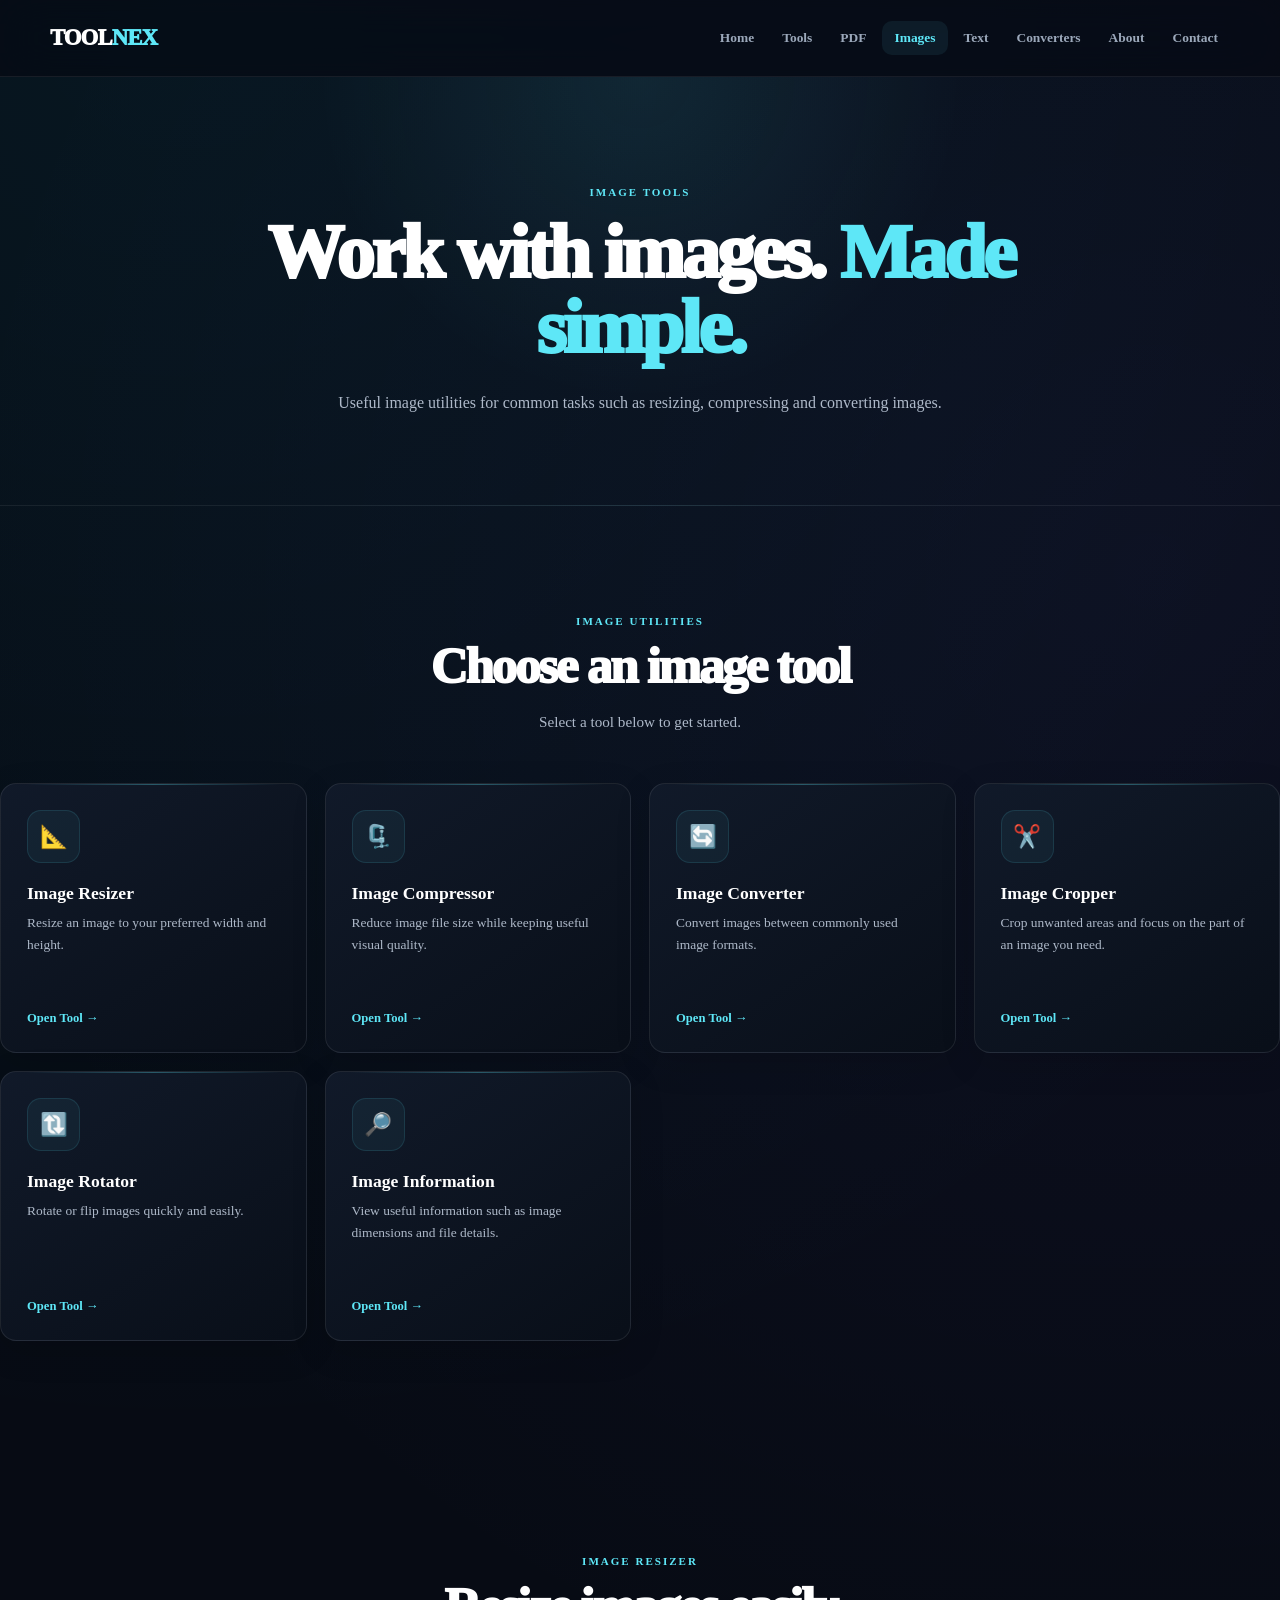
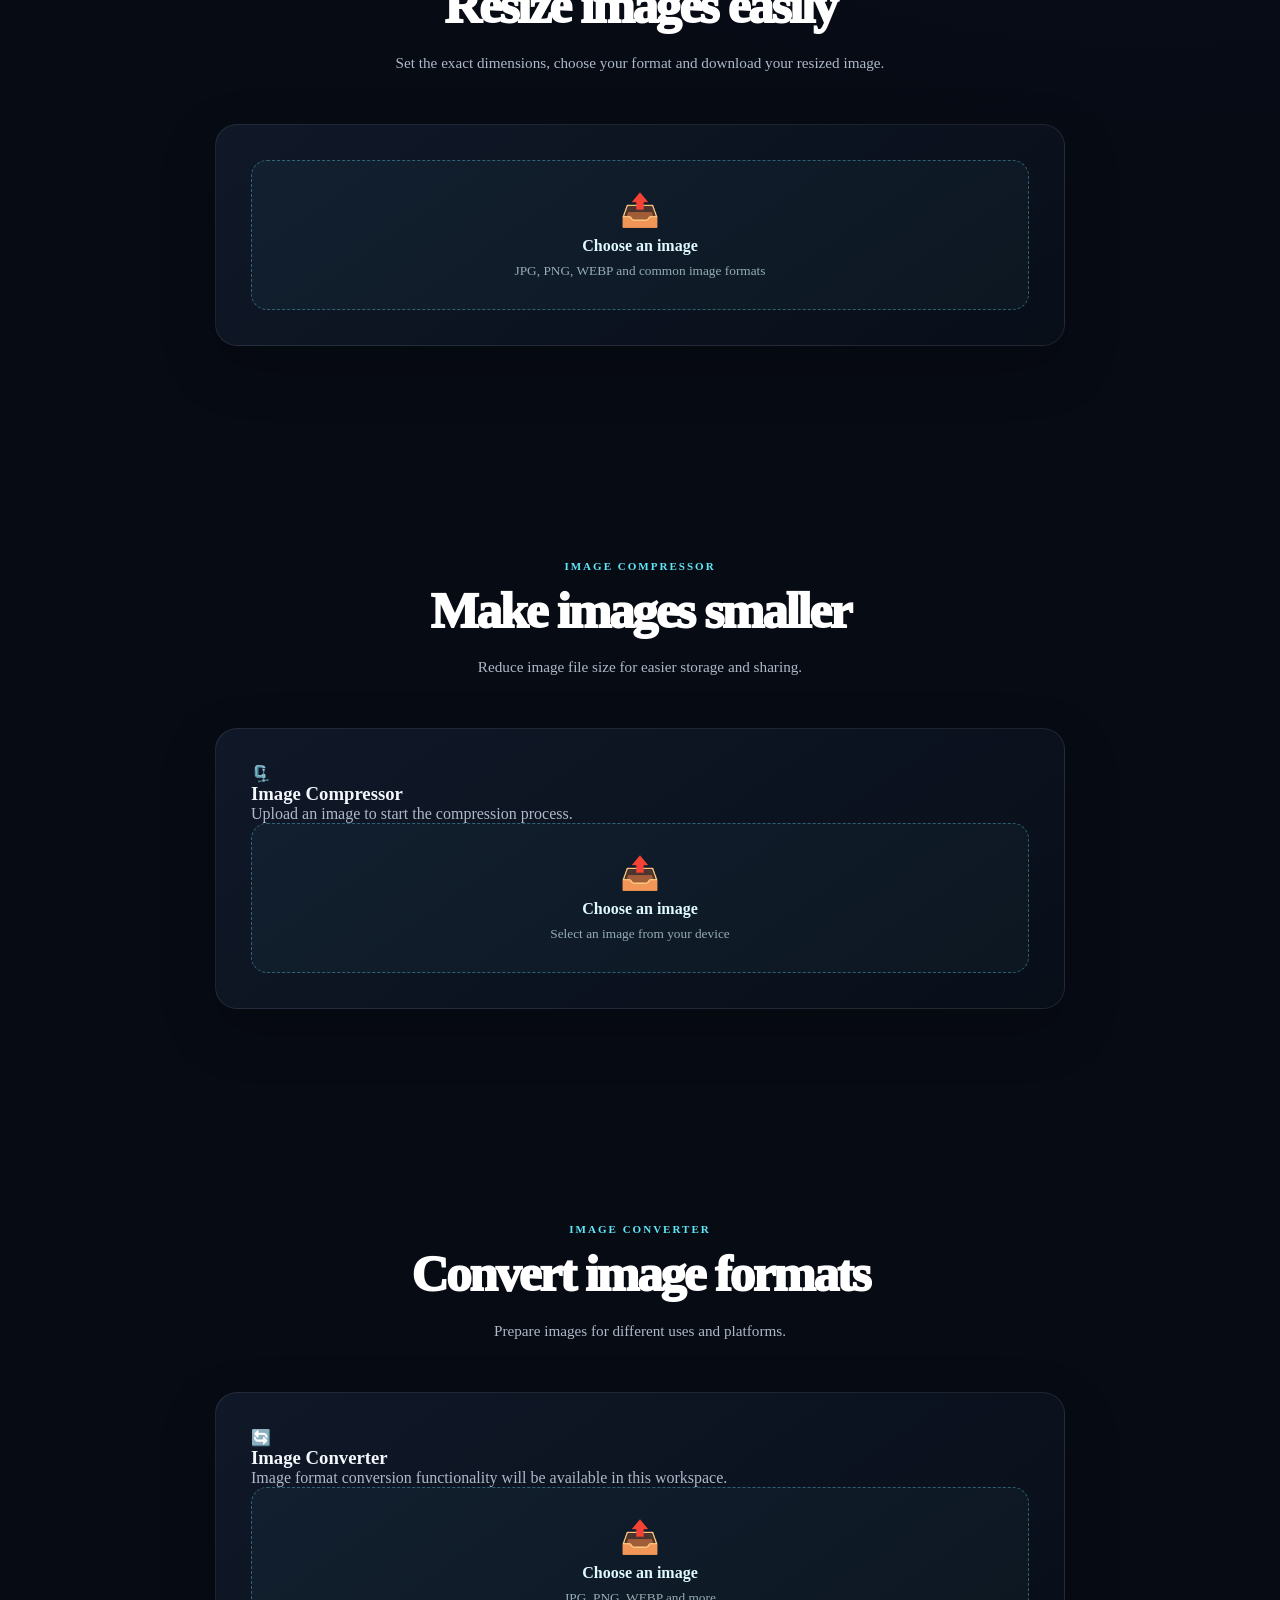
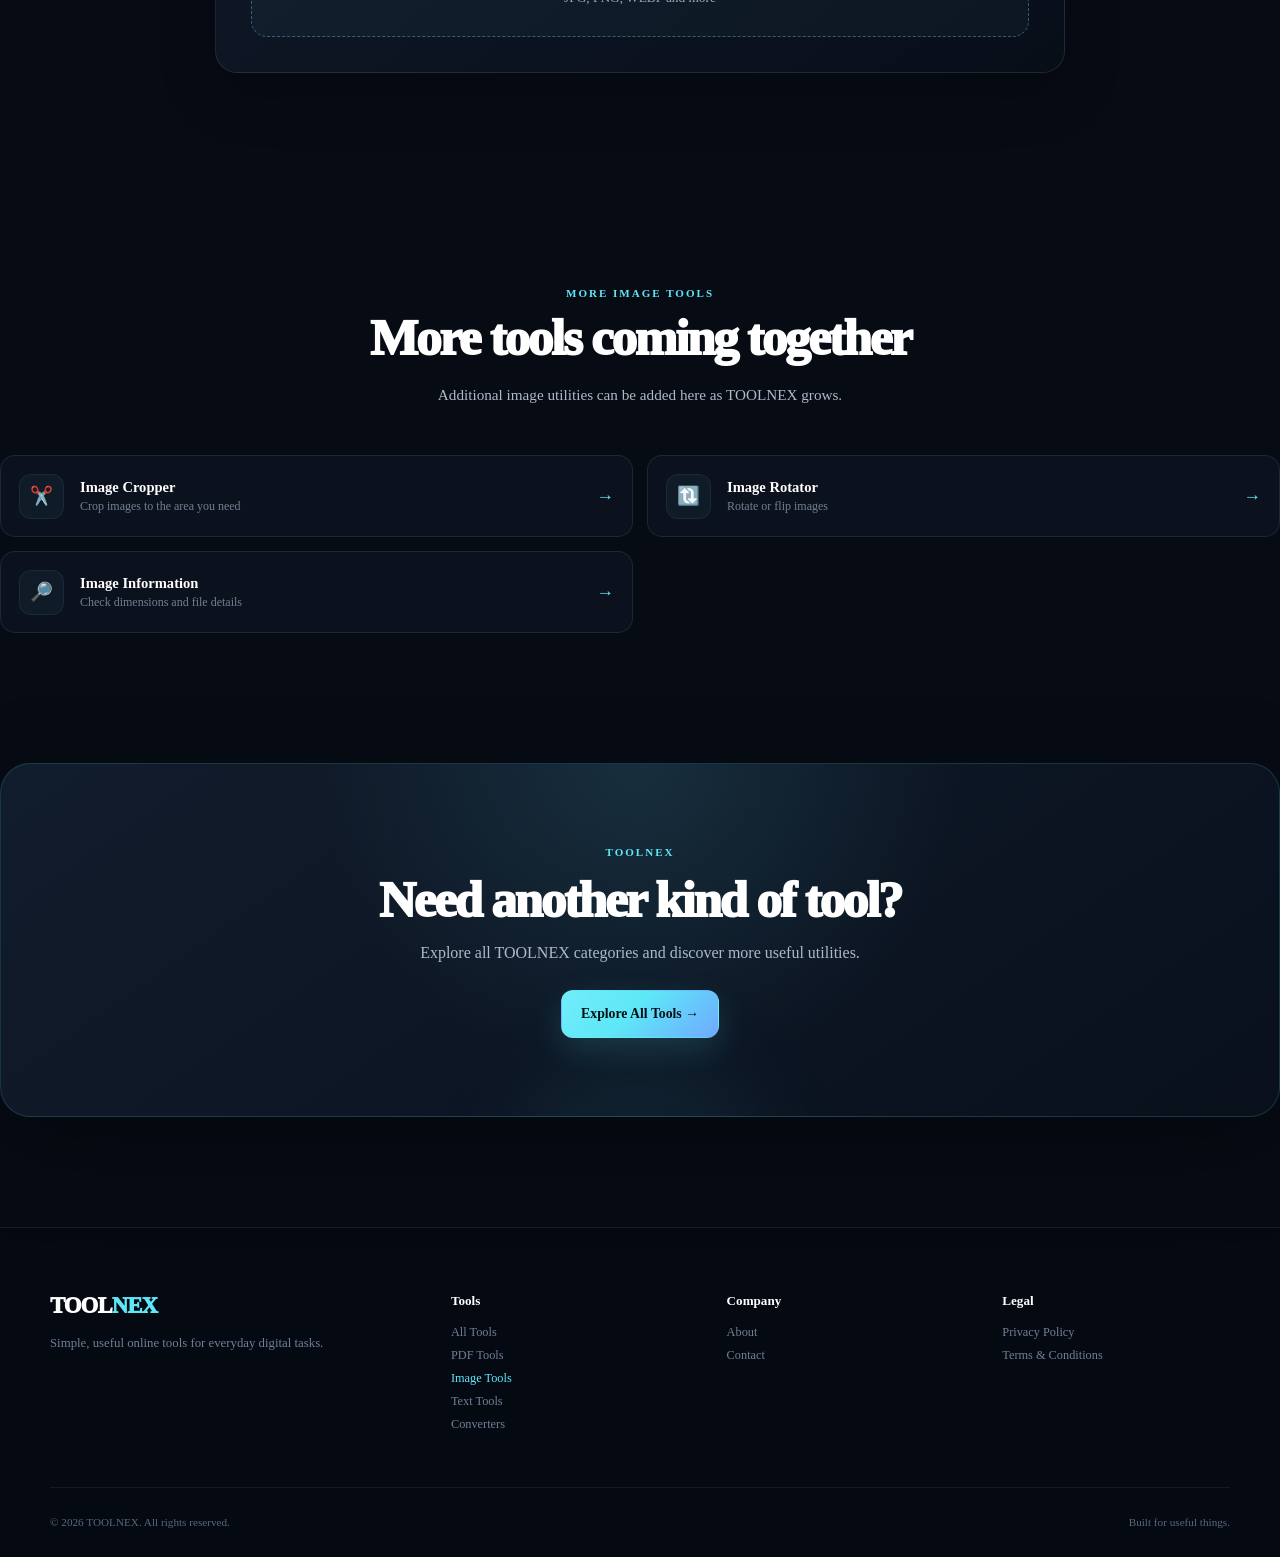
==== commit cc7c0a4f: "Update print statement from 'Hello' to 'Goodbye'" ====
--- a/image-tools.html
+++ b/image-tools.html
@@ -360,77 +360,239 @@
 
 
 
-    <!-- =========================
-         IMAGE RESIZER PREVIEW
-    ========================== -->
-
-    <section
-        class="section tool-preview-section"
-        id="image-resizer"
-    >
-
-        <div class="section-heading">
-
-            <span class="eyebrow">
-                IMAGE RESIZER
+ 
+<!-- =========================
+     PROFESSIONAL IMAGE RESIZER
+========================== -->
+
+<section
+    class="section tool-preview-section"
+    id="image-resizer"
+>
+
+    <div class="section-heading">
+
+        <span class="eyebrow">
+            IMAGE RESIZER
+        </span>
+
+        <h2>
+            Resize images easily
+        </h2>
+
+        <p>
+            Set the exact dimensions, choose your format
+            and download your resized image.
+        </p>
+
+    </div>
+
+
+    <div class="tool-workspace image-resizer-workspace">
+
+
+        <!-- UPLOAD -->
+
+        <label
+            class="upload-box"
+            for="resizeImageInput"
+        >
+
+            <span>
+                📤
             </span>
 
-            <h2>
-                Resize images easily
-            </h2>
-
-            <p>
-                Upload an image and choose the dimensions
-                you want to use.
-            </p>
-
-        </div>
-
-
-        <div class="tool-workspace">
-
-            <div class="workspace-icon">
-                📐
+            <strong>
+                Choose an image
+            </strong>
+
+            <small>
+                JPG, PNG, WEBP and common image formats
+            </small>
+
+        </label>
+
+
+        <input
+            type="file"
+            id="resizeImageInput"
+            accept="image/*"
+            hidden
+        >
+
+
+        <!-- IMAGE PREVIEW -->
+
+        <div
+            class="image-preview-area"
+            id="resizePreviewArea"
+            hidden
+        >
+
+            <img
+                id="resizePreview"
+                alt="Selected image preview"
+            >
+
+            <div class="image-original-info">
+
+                <strong>
+                    Original Image
+                </strong>
+
+                <span id="resizeOriginalInfo">
+                    —
+                </span>
+
             </div>
 
-            <h3>
-                Image Resizer
-            </h3>
-
-            <p>
-                Your image resizing workspace will appear here.
-                Upload an image to begin.
-            </p>
-
-            <label
-                class="upload-box"
-                for="resizeImageInput"
-            >
+        </div>
+
+
+        <!-- RESIZE CONTROLS -->
+
+        <div
+            class="image-controls"
+            id="resizeControls"
+            hidden
+        >
+
+            <div class="control-group">
+
+                <label for="resizeWidth">
+                    Width
+                </label>
+
+                <input
+                    type="number"
+                    id="resizeWidth"
+                    min="1"
+                    step="1"
+                    placeholder="Width"
+                >
 
                 <span>
-                    📤
+                    px
                 </span>
 
-                <strong>
-                    Choose an image
-                </strong>
-
-                <small>
-                    JPG, PNG, WEBP and common image formats
-                </small>
+            </div>
+
+
+            <div class="control-group">
+
+                <label for="resizeHeight">
+                    Height
+                </label>
+
+                <input
+                    type="number"
+                    id="resizeHeight"
+                    min="1"
+                    step="1"
+                    placeholder="Height"
+                >
+
+                <span>
+                    px
+                </span>
+
+            </div>
+
+
+            <!-- ASPECT RATIO -->
+
+            <label class="aspect-ratio-control">
+
+                <input
+                    type="checkbox"
+                    id="keepAspectRatio"
+                    checked
+                >
+
+                <span>
+                    🔒 Keep aspect ratio
+                </span>
 
             </label>
 
-            <input
-                type="file"
-                id="resizeImageInput"
-                accept="image/*"
-                hidden
-            >
-
-        </div>
-
-    </section>
+
+            <!-- FORMAT -->
+
+            <div class="control-group">
+
+                <label for="resizeFormat">
+                    Output Format
+                </label>
+
+                <select id="resizeFormat">
+
+                    <option value="image/png">
+                        PNG
+                    </option>
+
+                    <option value="image/jpeg">
+                        JPG
+                    </option>
+
+                    <option value="image/webp">
+                        WEBP
+                    </option>
+
+                </select>
+
+            </div>
+
+
+            <!-- QUALITY -->
+
+            <div
+                class="control-group"
+                id="resizeQualityGroup"
+            >
+
+                <label for="resizeQuality">
+                    Quality
+                </label>
+
+                <input
+                    type="range"
+                    id="resizeQuality"
+                    min="10"
+                    max="100"
+                    value="90"
+                >
+
+                <span id="resizeQualityValue">
+                    90%
+                </span>
+
+            </div>
+
+
+            <!-- BUTTON -->
+
+            <button
+                type="button"
+                class="btn btn-primary"
+                id="resizeImageButton"
+            >
+                Resize & Download →
+            </button>
+
+
+            <!-- STATUS -->
+
+            <div
+                class="tool-status"
+                id="resizeStatus"
+            ></div>
+
+        </div>
+
+    </div>
+
+</section>
+
 
 
 
@@ -845,7 +1007,8 @@
             Built for useful things.
         </p>
 
-  </div>
+
+</div>
 
 </footer>
 
--- a/style.css
+++ b/style.css
@@ -2408,3 +2408,66 @@
 .pdf-tool .tool-status {
     margin-top: 12px;
 }
+
+/* =========================================================
+   TOOLNEX — IMAGE UPLOAD BOX FIX
+========================================================= */
+
+.upload-box {
+    position: relative;
+    z-index: 5;
+    width: 100%;
+    min-height: 150px;
+
+    display: flex;
+    flex-direction: column;
+    align-items: center;
+    justify-content: center;
+
+    gap: 8px;
+
+    padding: 28px 20px;
+
+    border: 1px dashed rgba(103, 232, 249, 0.35);
+    border-radius: 16px;
+
+    background: rgba(103, 232, 249, 0.04);
+
+    cursor: pointer;
+
+    pointer-events: auto;
+
+    transition:
+        background 0.25s ease,
+        border-color 0.25s ease,
+        transform 0.25s ease;
+}
+
+.upload-box:hover {
+    background: rgba(103, 232, 249, 0.08);
+    border-color: rgba(103, 232, 249, 0.65);
+    transform: translateY(-2px);
+}
+
+.upload-box:active {
+    transform: translateY(0);
+}
+
+.upload-box span {
+    font-size: 2rem;
+}
+
+.upload-box strong {
+    color: #dffbff;
+    font-weight: 800;
+}
+
+.upload-box small {
+    color: rgba(223, 251, 255, 0.65);
+    text-align: center;
+}
+
+.tool-workspace input[type="file"][hidden] {
+    display: none !important;
+}
+
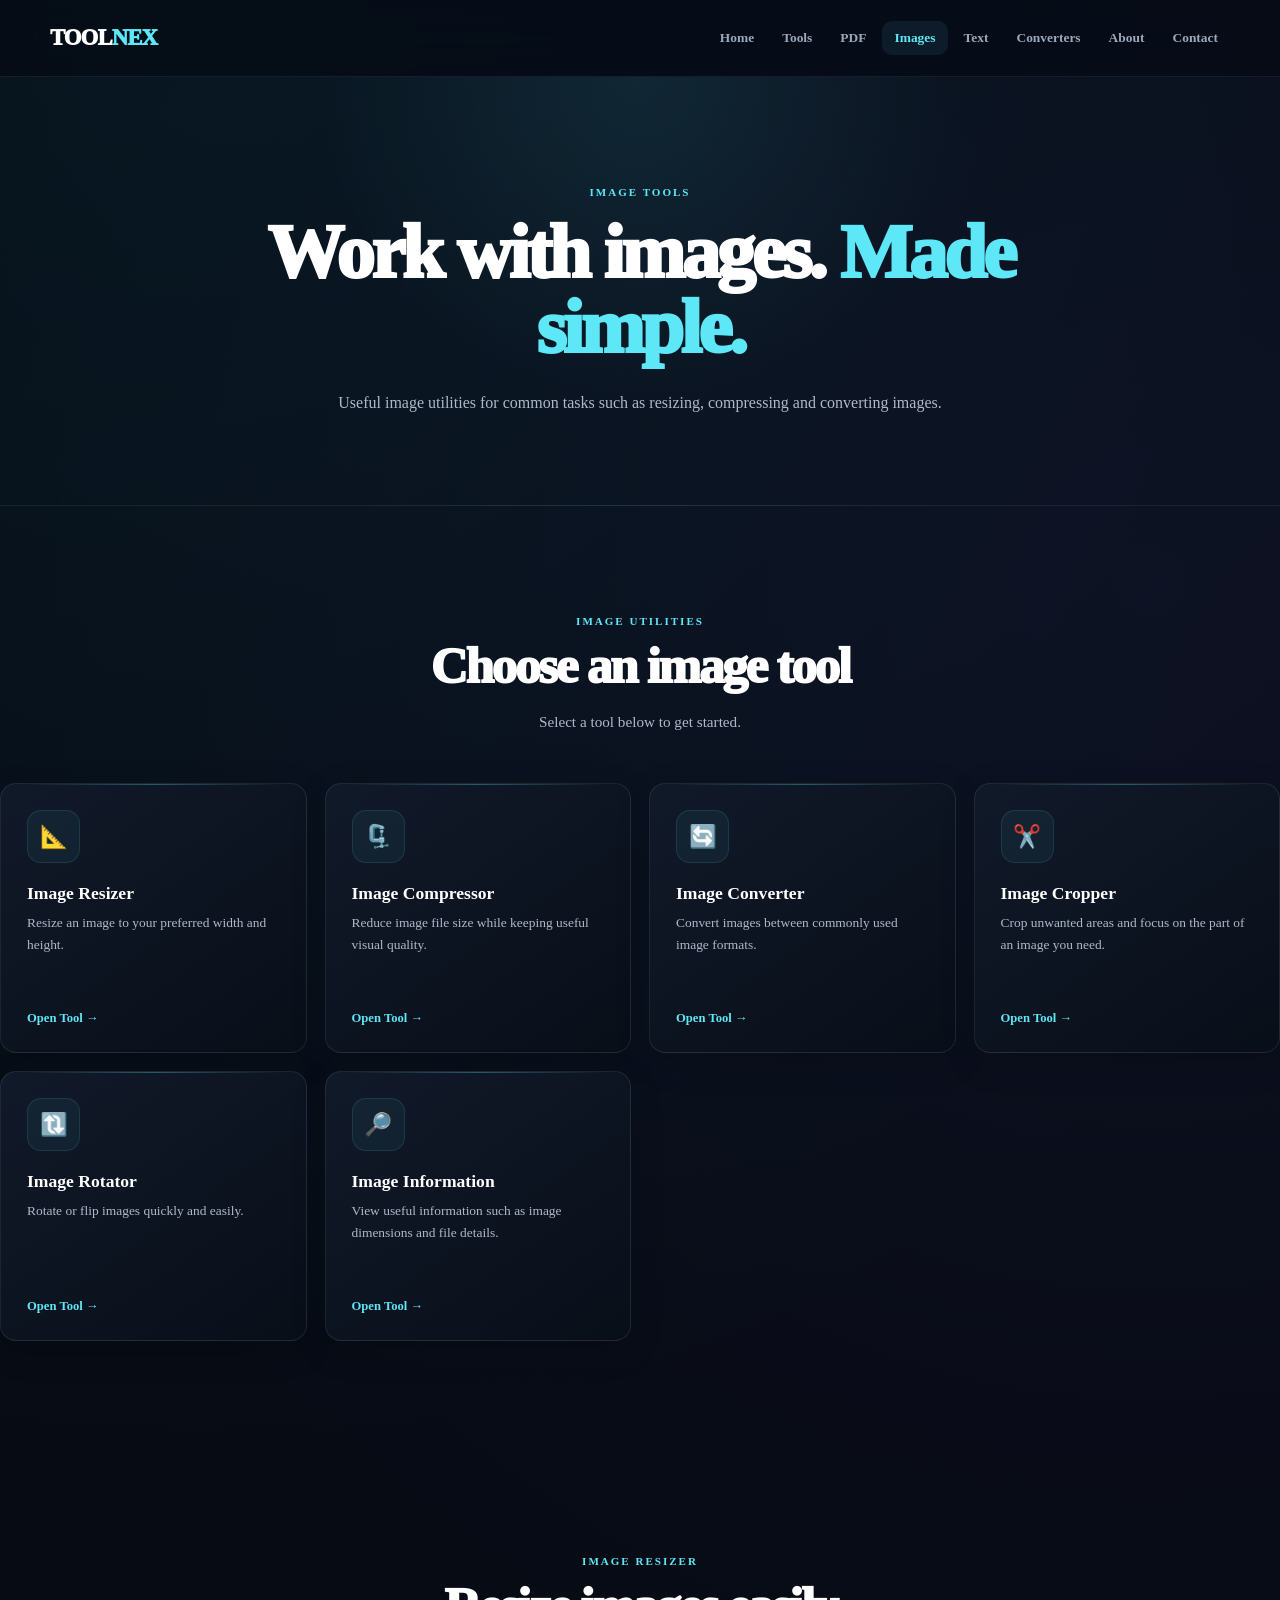
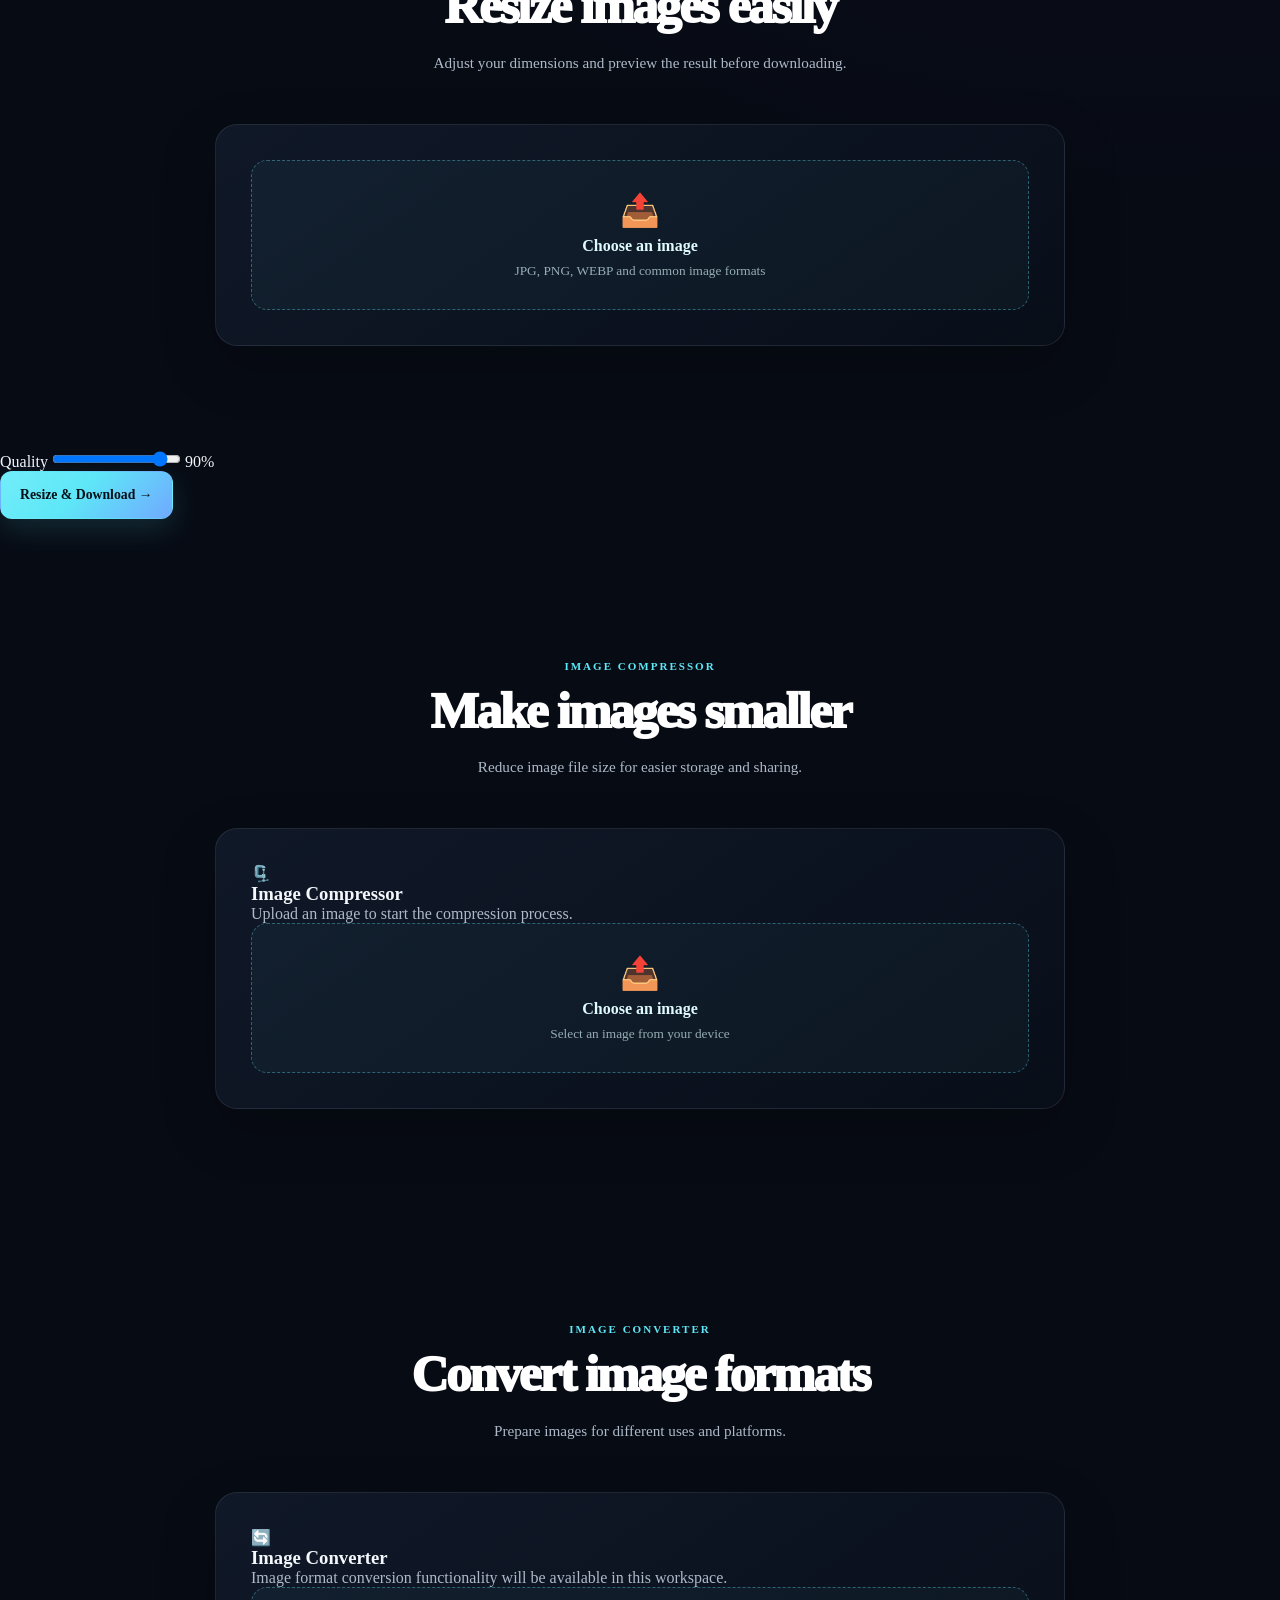
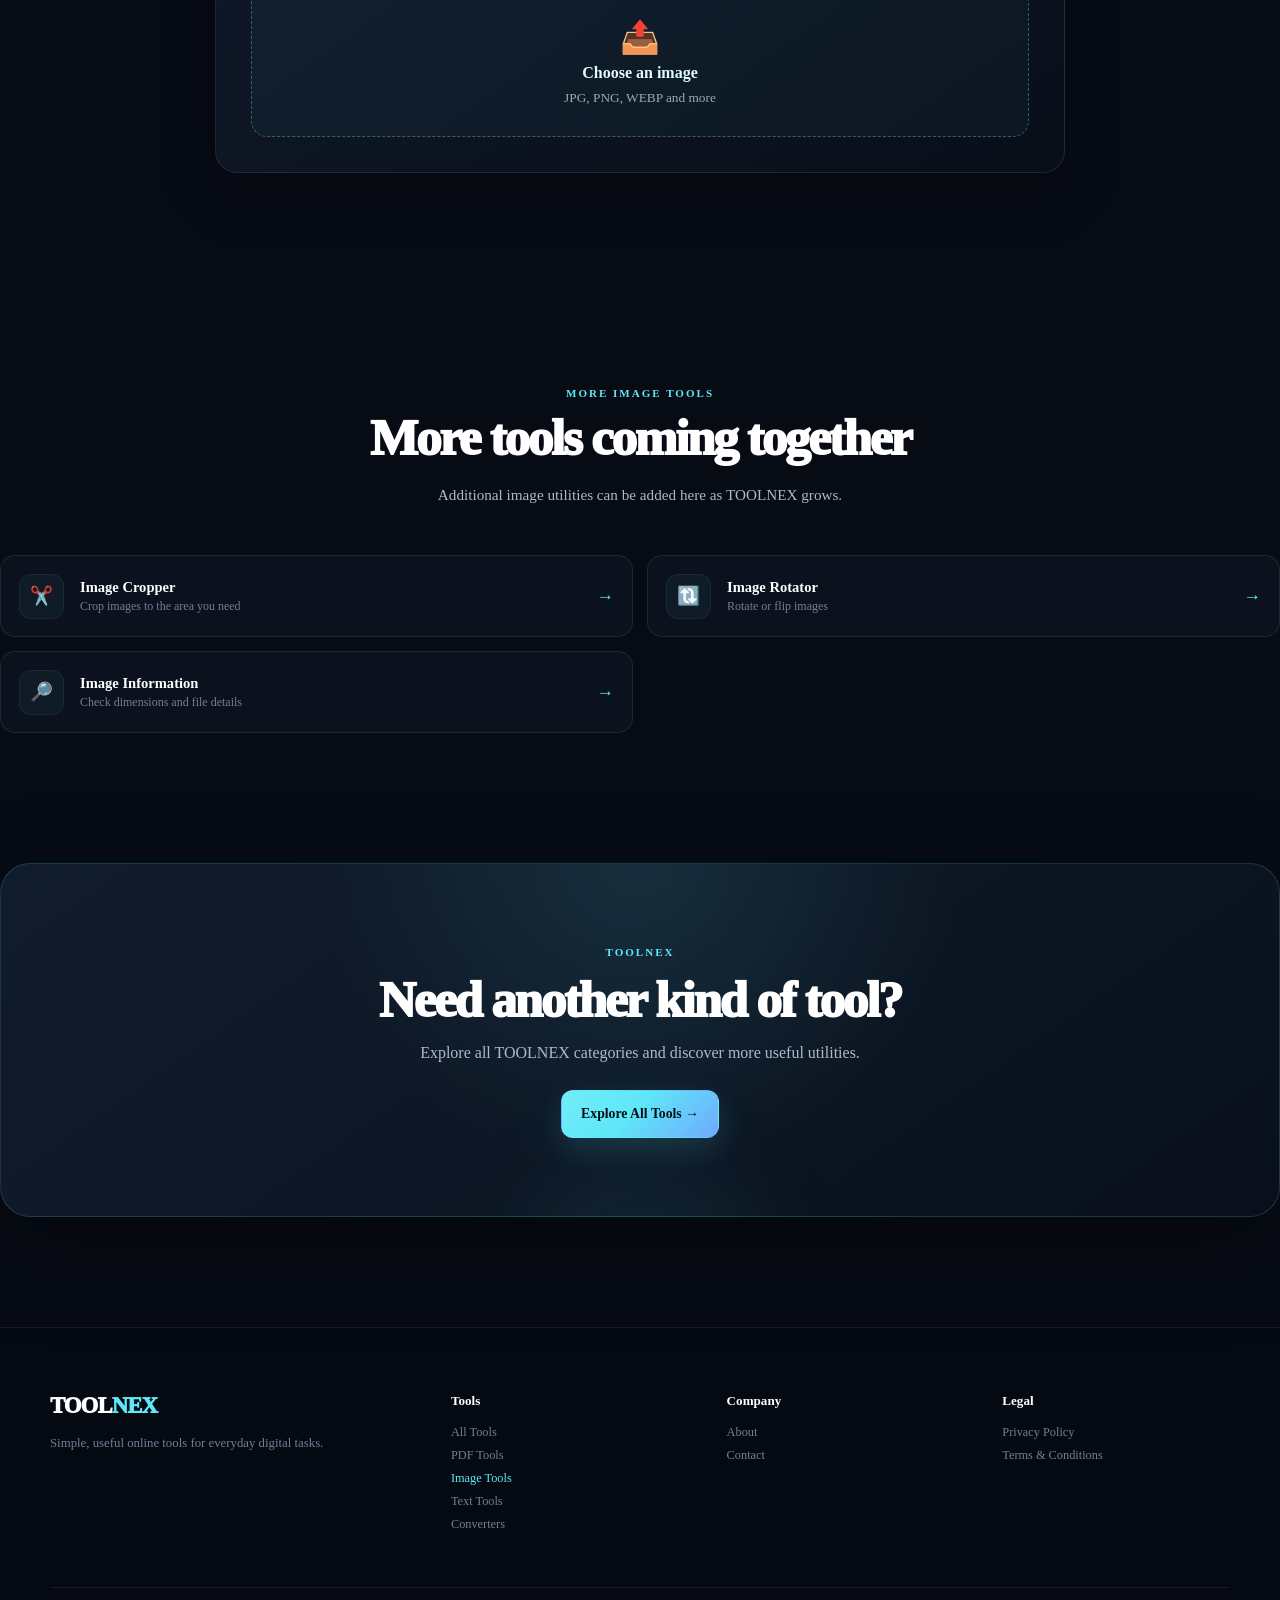
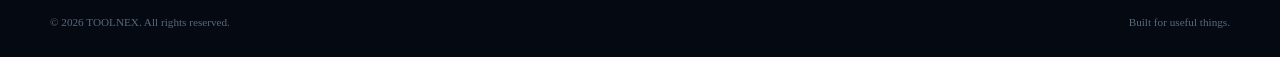
==== commit 67fa63ac: "Update print statement from 'Hello' to 'Goodbye'" ====
--- a/image-tools.html
+++ b/image-tools.html
@@ -362,7 +362,7 @@
 
  
 <!-- =========================
-     PROFESSIONAL IMAGE RESIZER
+     PROFESSIONAL LIVE IMAGE RESIZER
 ========================== -->
 
 <section
@@ -381,8 +381,8 @@
         </h2>
 
         <p>
-            Set the exact dimensions, choose your format
-            and download your resized image.
+            Adjust your dimensions and preview the result
+            before downloading.
         </p>
 
     </div>
@@ -391,7 +391,7 @@
     <div class="tool-workspace image-resizer-workspace">
 
 
-        <!-- UPLOAD -->
+        <!-- IMAGE UPLOAD -->
 
         <label
             class="upload-box"
@@ -421,7 +421,7 @@
         >
 
 
-        <!-- IMAGE PREVIEW -->
+        <!-- PREVIEW -->
 
         <div
             class="image-preview-area"
@@ -429,27 +429,67 @@
             hidden
         >
 
-            <img
-                id="resizePreview"
-                alt="Selected image preview"
-            >
-
-            <div class="image-original-info">
+            <div class="preview-heading">
 
                 <strong>
-                    Original Image
+                    Live Preview
                 </strong>
 
-                <span id="resizeOriginalInfo">
-                    —
+                <span id="resizePreviewStatus">
+                    Original
                 </span>
 
             </div>
 
-        </div>
-
-
-        <!-- RESIZE CONTROLS -->
+
+            <div class="preview-image-wrapper">
+
+                <img
+                    id="resizePreview"
+                    alt="Image resize preview"
+                >
+
+            </div>
+
+
+            <div class="image-size-comparison">
+
+                <div>
+
+                    <small>
+                        Original
+                    </small>
+
+                    <strong id="resizeOriginalInfo">
+                        —
+                    </strong>
+
+                </div>
+
+
+                <div class="size-arrow">
+                    →
+                </div>
+
+
+                <div>
+
+                    <small>
+                        New Size
+                    </small>
+
+                    <strong id="resizeNewInfo">
+                        —
+                    </strong>
+
+                </div>
+
+            </div>
+
+        </div>
+
+
+        <!-- CONTROLS -->
 
         <div
             class="image-controls"
@@ -457,26 +497,35 @@
             hidden
         >
 
+
+            <!-- WIDTH -->
+
             <div class="control-group">
 
                 <label for="resizeWidth">
                     Width
                 </label>
 
-                <input
-                    type="number"
-                    id="resizeWidth"
-                    min="1"
-                    step="1"
-                    placeholder="Width"
-                >
-
-                <span>
-                    px
-                </span>
+                <div class="input-with-unit">
+
+                    <input
+                        type="number"
+                        id="resizeWidth"
+                        min="1"
+                        step="1"
+                        placeholder="Width"
+                    >
+
+                    <span>
+                        px
+                    </span>
+
+                </div>
 
             </div>
 
+
+            <!-- HEIGHT -->
 
             <div class="control-group">
 
@@ -484,17 +533,21 @@
                     Height
                 </label>
 
-                <input
-                    type="number"
-                    id="resizeHeight"
-                    min="1"
-                    step="1"
-                    placeholder="Height"
-                >
-
-                <span>
-                    px
-                </span>
+                <div class="input-with-unit">
+
+                    <input
+                        type="number"
+                        id="resizeHeight"
+                        min="1"
+                        step="1"
+                        placeholder="Height"
+                    >
+
+                    <span>
+                        px
+                    </span>
+
+                </div>
 
             </div>
 
@@ -539,6 +592,78 @@
                     </option>
 
                 </select>
+
+            </div>
+
+
+            <!-- QUALITY -->
+
+            <div
+                class="control-group"
+                id="resizeQualityGroup"
+            >
+
+                <label for="resizeQuality">
+                    Quality
+                </label>
+
+                <div class="quality-row">
+
+                    <input
+                        type="range"
+                        id="resizeQuality"
+                        min="10"
+                        max="100"
+                        value="90"
+                    >
+
+                    <span id="resizeQualityValue">
+                        90%
+                    </span>
+
+                </div>
+
+            </div>
+
+
+            <!-- ACTION BUTTONS -->
+
+            <div class="resize-actions">
+
+                <button
+                    type="button"
+                    class="btn btn-primary"
+                    id="applyResizeButton"
+                >
+                    Apply Resize ✓
+                </button>
+
+
+                <button
+                    type="button"
+                    class="btn btn-secondary"
+                    id="downloadResizeButton"
+                    disabled
+                >
+                    Download Image ↓
+                </button>
+
+            </div>
+
+
+            <!-- STATUS -->
+
+            <div
+                class="tool-status"
+                id="resizeStatus"
+            ></div>
+
+        </div>
+
+    </div>
+
+</section>
+
 
             </div>
 
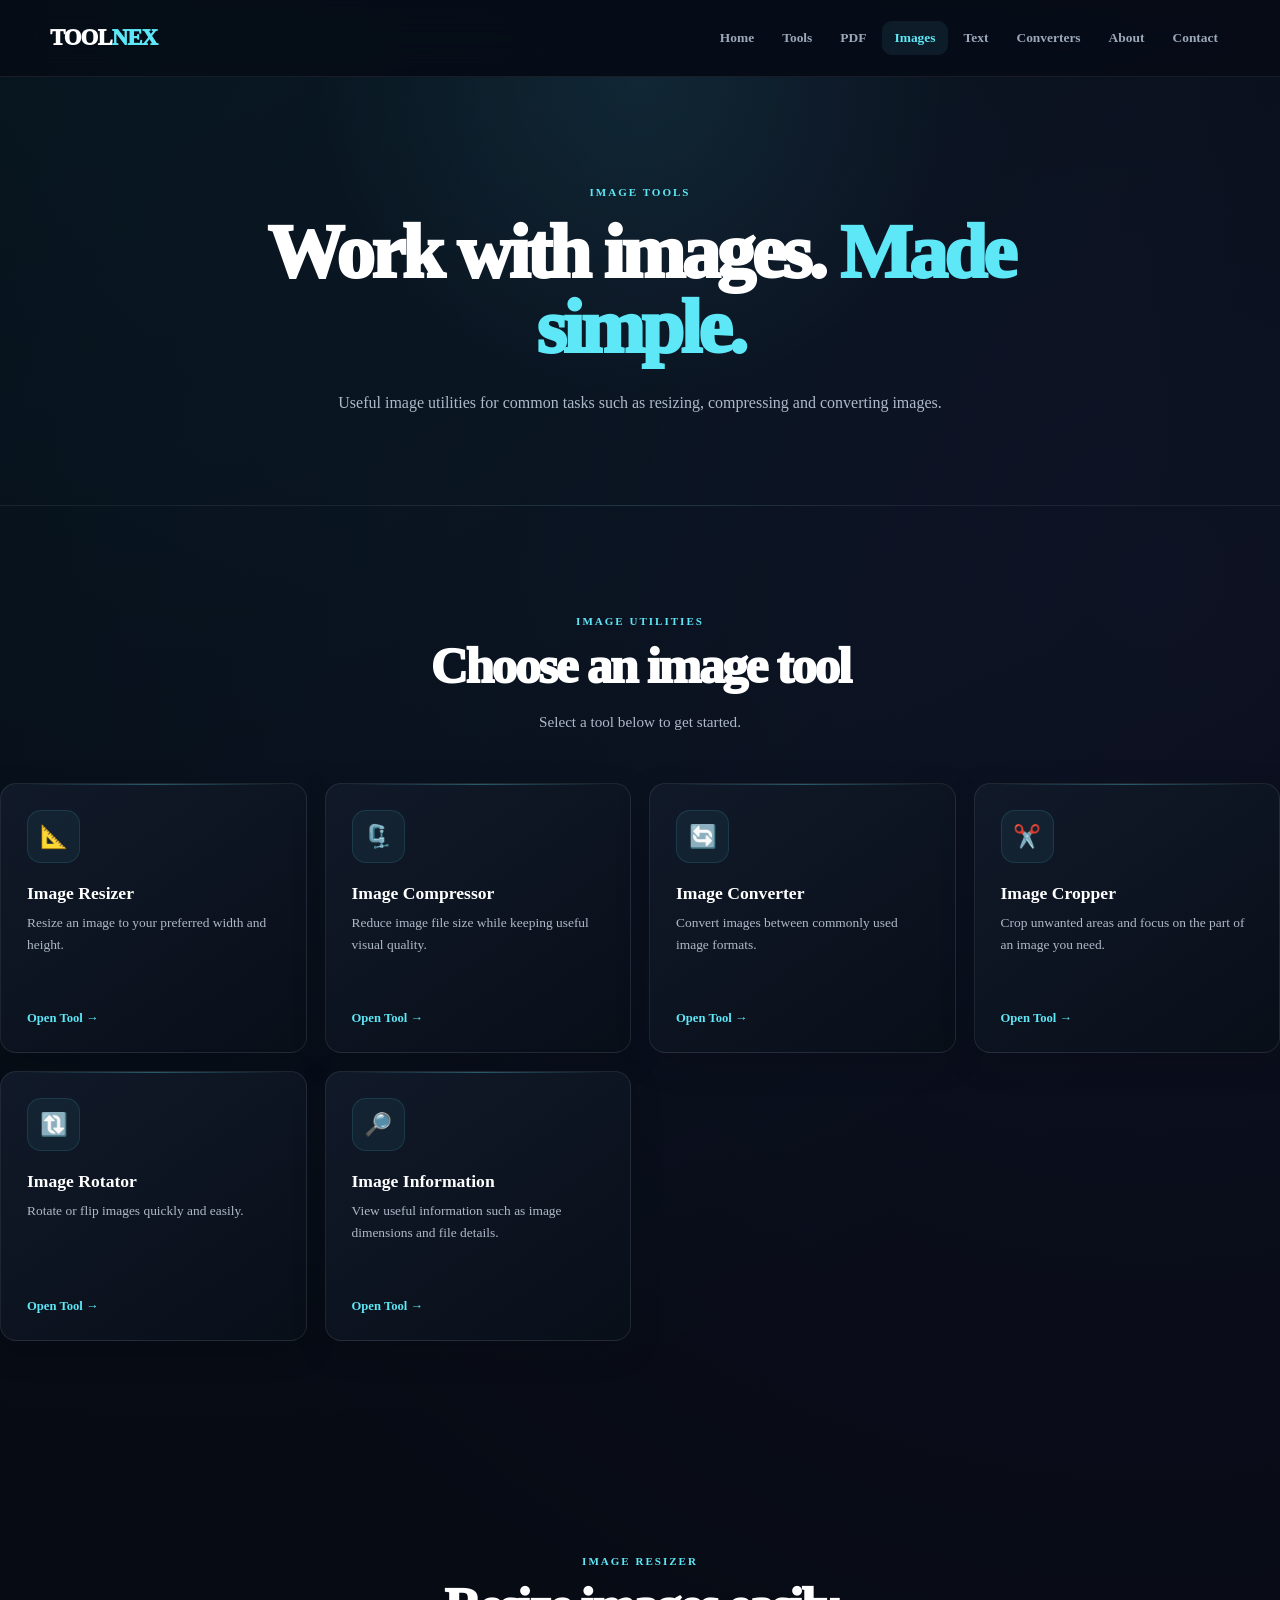
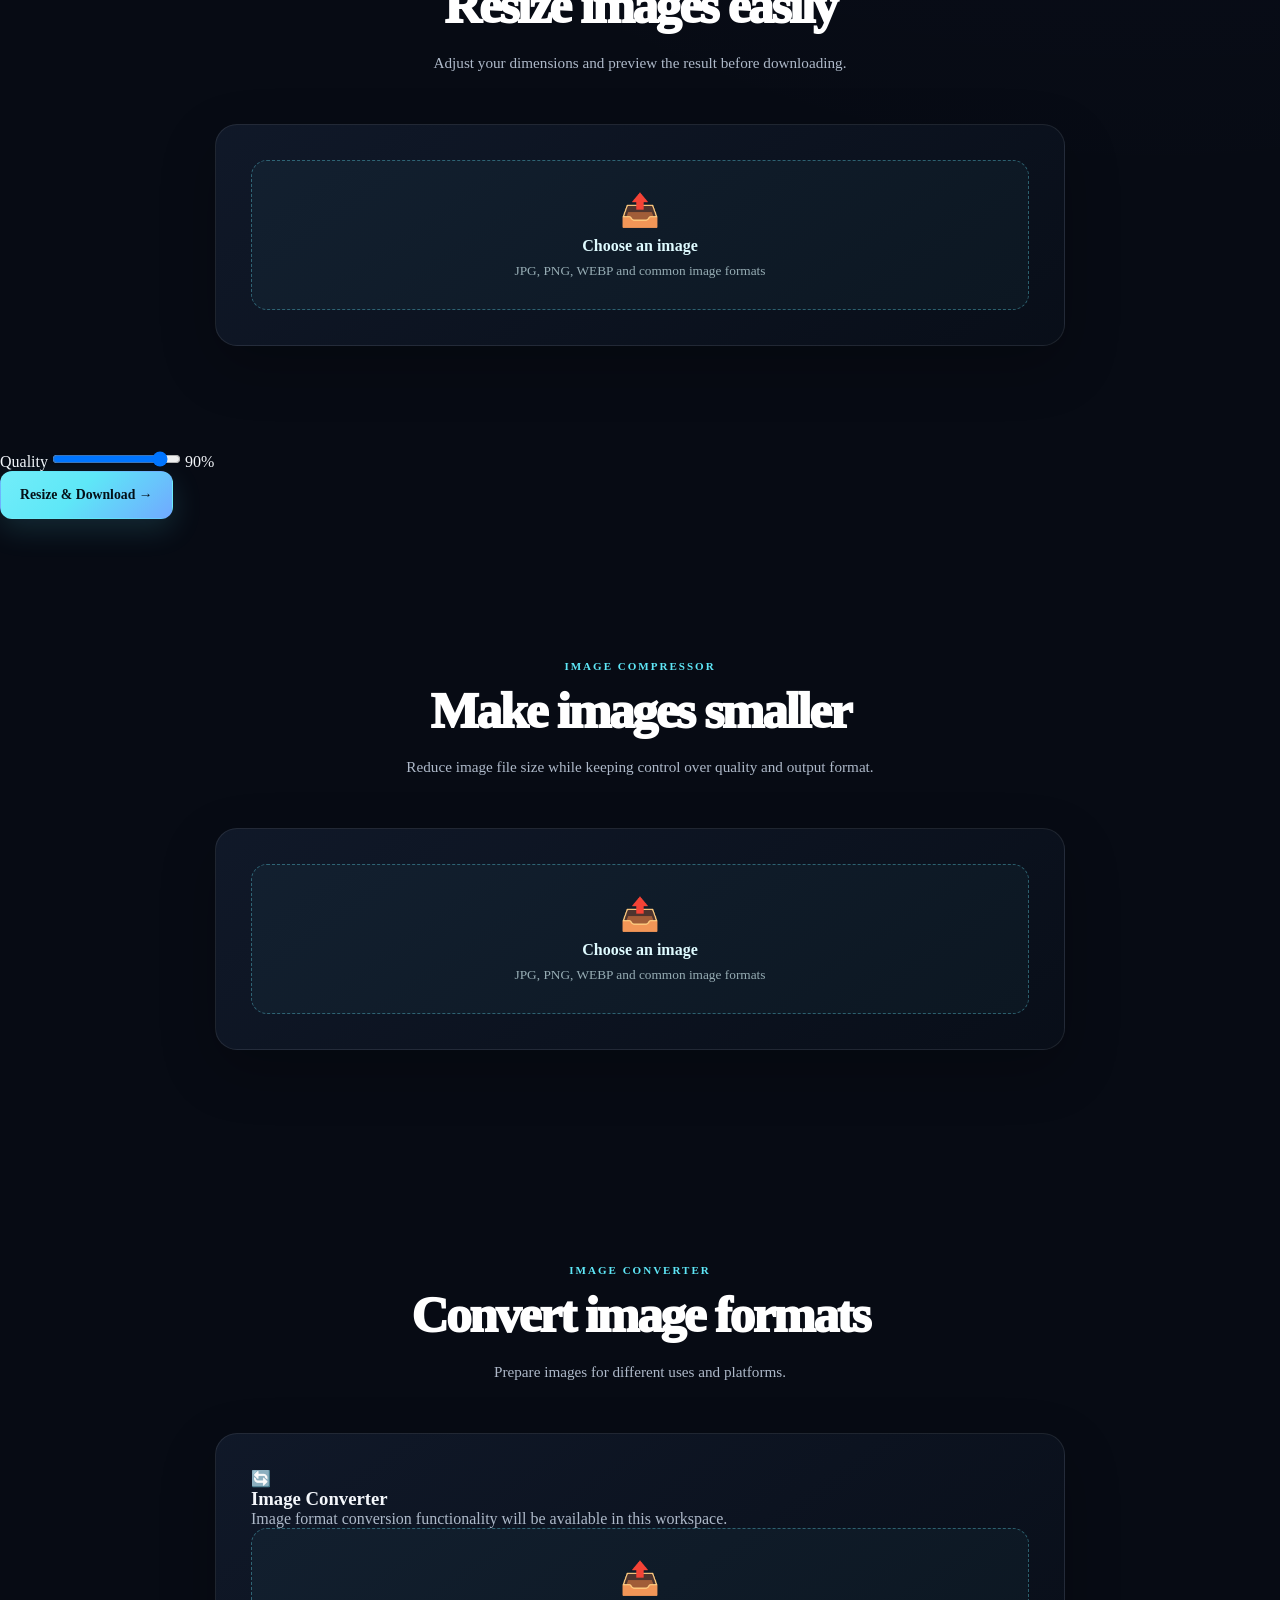
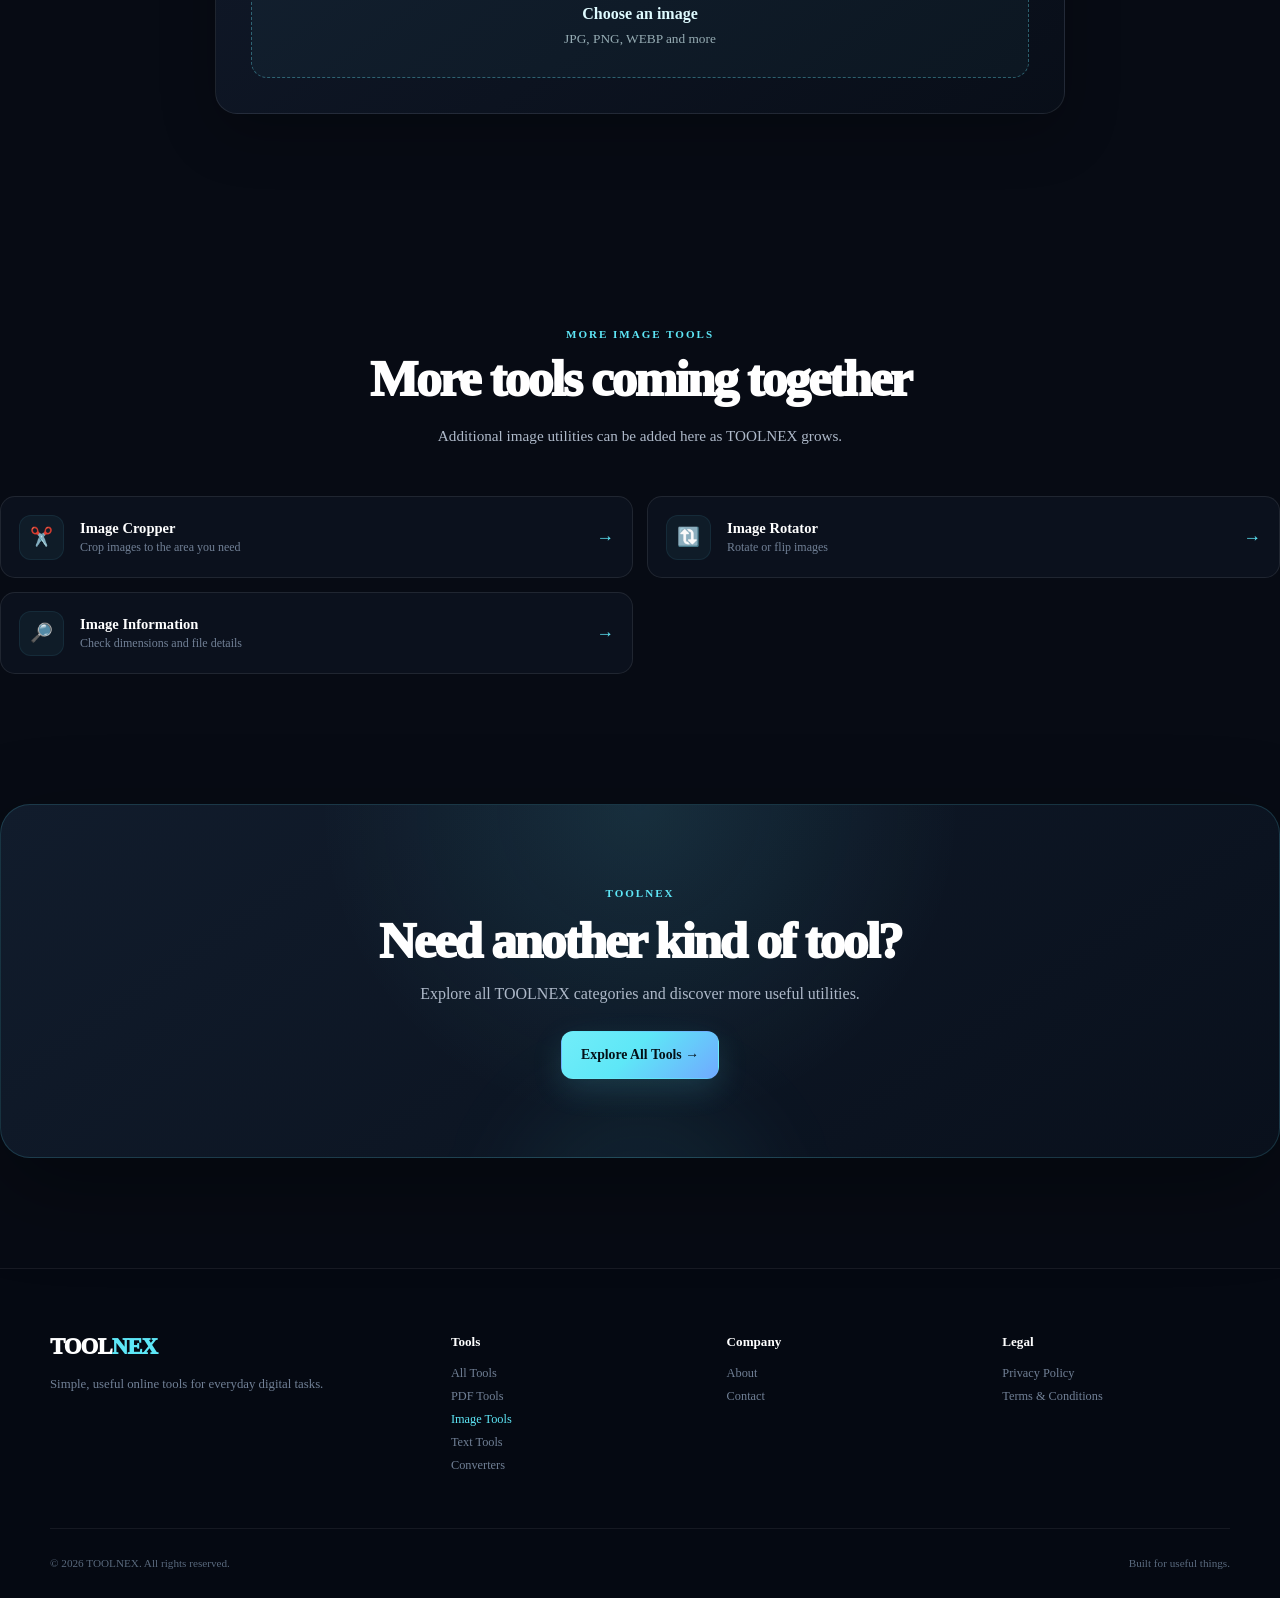
==== commit 593838ed: "Update print statement from 'Hello' to 'Goodbye'" ====
--- a/image-tools.html
+++ b/image-tools.html
@@ -721,76 +721,237 @@
 
 
 
-    <!-- =========================
-         COMPRESSOR PREVIEW
-    ========================== -->
-
-    <section
-        class="section tool-preview-section"
-        id="image-compressor"
-    >
-
-        <div class="section-heading">
-
-            <span class="eyebrow">
-                IMAGE COMPRESSOR
+<!-- =========================
+     PROFESSIONAL IMAGE COMPRESSOR
+========================== -->
+
+<section
+    class="section tool-preview-section"
+    id="image-compressor"
+>
+
+    <div class="section-heading">
+
+        <span class="eyebrow">
+            IMAGE COMPRESSOR
+        </span>
+
+        <h2>
+            Make images smaller
+        </h2>
+
+        <p>
+            Reduce image file size while keeping control
+            over quality and output format.
+        </p>
+
+    </div>
+
+
+    <div class="tool-workspace image-compressor-workspace">
+
+
+        <!-- UPLOAD -->
+
+        <label
+            class="upload-box"
+            for="compressImageInput"
+        >
+
+            <span>
+                📤
             </span>
 
-            <h2>
-                Make images smaller
-            </h2>
-
-            <p>
-                Reduce image file size for easier storage
-                and sharing.
-            </p>
-
-        </div>
-
-
-        <div class="tool-workspace">
-
-            <div class="workspace-icon">
-                🗜️
-            </div>
-
-            <h3>
-                Image Compressor
-            </h3>
-
-            <p>
-                Upload an image to start the compression process.
-            </p>
-
-            <label
-                class="upload-box"
-                for="compressImageInput"
-            >
-
-                <span>
-                    📤
+            <strong>
+                Choose an image
+            </strong>
+
+            <small>
+                JPG, PNG, WEBP and common image formats
+            </small>
+
+        </label>
+
+
+        <input
+            type="file"
+            id="compressImageInput"
+            accept="image/*"
+            hidden
+        >
+
+
+        <!-- PREVIEW -->
+
+        <div
+            class="image-preview-area"
+            id="compressPreviewArea"
+            hidden
+        >
+
+            <div class="preview-heading">
+
+                <strong>
+                    Compression Preview
+                </strong>
+
+                <span id="compressPreviewStatus">
+                    Original
                 </span>
 
-                <strong>
-                    Choose an image
-                </strong>
-
-                <small>
-                    Select an image from your device
-                </small>
-
-            </label>
-
-            <input
-                type="file"
-                id="compressImageInput"
-                accept="image/*"
-                hidden
-            >
-
-        </div>
-
-    </section>
+            </div>
+
+
+            <div class="preview-image-wrapper">
+
+                <img
+                    id="compressPreview"
+                    alt="Image compression preview"
+                >
+
+            </div>
+
+
+            <!-- FILE SIZE COMPARISON -->
+
+            <div class="image-size-comparison">
+
+                <div>
+
+                    <small>
+                        Original
+                    </small>
+
+                    <strong id="compressOriginalInfo">
+                        —
+                    </strong>
+
+                </div>
+
+
+                <div class="size-arrow">
+                    →
+                </div>
+
+
+                <div>
+
+                    <small>
+                        Estimated
+                    </small>
+
+                    <strong id="compressEstimatedInfo">
+                        —
+                    </strong>
+
+                </div>
+
+            </div>
+
+        </div>
+
+
+        <!-- CONTROLS -->
+
+        <div
+            class="image-controls"
+            id="compressControls"
+            hidden
+        >
+
+
+            <!-- QUALITY -->
+
+            <div class="control-group">
+
+                <label for="compressQuality">
+                    Compression Quality
+                </label>
+
+                <div class="quality-row">
+
+                    <input
+                        type="range"
+                        id="compressQuality"
+                        min="10"
+                        max="100"
+                        value="80"
+                    >
+
+                    <span id="compressQualityValue">
+                        80%
+                    </span>
+
+                </div>
+
+            </div>
+
+
+            <!-- FORMAT -->
+
+            <div class="control-group">
+
+                <label for="compressFormat">
+                    Output Format
+                </label>
+
+                <select id="compressFormat">
+
+                    <option value="image/jpeg">
+                        JPG
+                    </option>
+
+                    <option value="image/webp">
+                        WEBP
+                    </option>
+
+                    <option value="image/png">
+                        PNG
+                    </option>
+
+                </select>
+
+            </div>
+
+
+            <!-- ACTIONS -->
+
+            <div class="resize-actions">
+
+                <button
+                    type="button"
+                    class="btn btn-primary"
+                    id="compressImageButton"
+                >
+                    Compress Image ✓
+                </button>
+
+
+                <button
+                    type="button"
+                    class="btn btn-secondary"
+                    id="downloadCompressedButton"
+                    disabled
+                >
+                    Download Image ↓
+                </button>
+
+            </div>
+
+
+            <!-- STATUS -->
+
+            <div
+                class="tool-status"
+                id="compressStatus"
+            ></div>
+
+        </div>
+
+    </div>
+
+</section>
+
 
 
 
--- a/style.css
+++ b/style.css
@@ -2471,3 +2471,119 @@
     display: none !important;
 }
 
+/* =========================================================
+   TOOLNEX — STABLE IMAGE RESIZER PREVIEW
+========================================================= */
+
+.image-preview-area {
+    width: 100%;
+    margin-top: 24px;
+}
+
+.preview-image-wrapper {
+    width: 100%;
+    max-width: 900px;
+    height: 420px;
+
+    margin: 18px auto 0;
+
+    display: flex;
+    align-items: center;
+    justify-content: center;
+
+    overflow: hidden;
+
+    padding: 20px;
+
+    border: 1px solid rgba(103, 232, 249, 0.16);
+    border-radius: 18px;
+
+    background: rgba(0, 0, 0, 0.16);
+
+    box-sizing: border-box;
+}
+
+.preview-image-wrapper img {
+    display: block;
+
+    width: auto;
+    height: auto;
+
+    max-width: 100%;
+    max-height: 100%;
+
+    object-fit: contain;
+
+    transition:
+        width 0.15s ease,
+        height 0.15s ease;
+}
+
+.image-size-comparison {
+    width: 100%;
+    max-width: 700px;
+
+    margin: 18px auto 0;
+
+    display: flex;
+    align-items: center;
+    justify-content: center;
+
+    gap: 24px;
+}
+
+.image-size-comparison > div:not(.size-arrow) {
+    min-width: 150px;
+
+    padding: 14px 18px;
+
+    text-align: center;
+
+    border: 1px solid rgba(103, 232, 249, 0.14);
+    border-radius: 12px;
+
+    background: rgba(103, 232, 249, 0.04);
+}
+
+.image-size-comparison small {
+    display: block;
+
+    margin-bottom: 5px;
+
+    opacity: 0.65;
+}
+
+.image-size-comparison strong {
+    display: block;
+
+    font-size: 0.9rem;
+}
+
+.size-arrow {
+    font-size: 1.4rem;
+    opacity: 0.65;
+}
+
+@media (max-width: 700px) {
+
+    .preview-image-wrapper {
+        height: 300px;
+        padding: 12px;
+    }
+
+    .image-size-comparison {
+        gap: 8px;
+    }
+
+    .image-size-comparison > div:not(.size-arrow) {
+        min-width: 0;
+        flex: 1;
+        padding: 12px 8px;
+    }
+
+    .size-arrow {
+        font-size: 1rem;
+    }
+
+}
+
